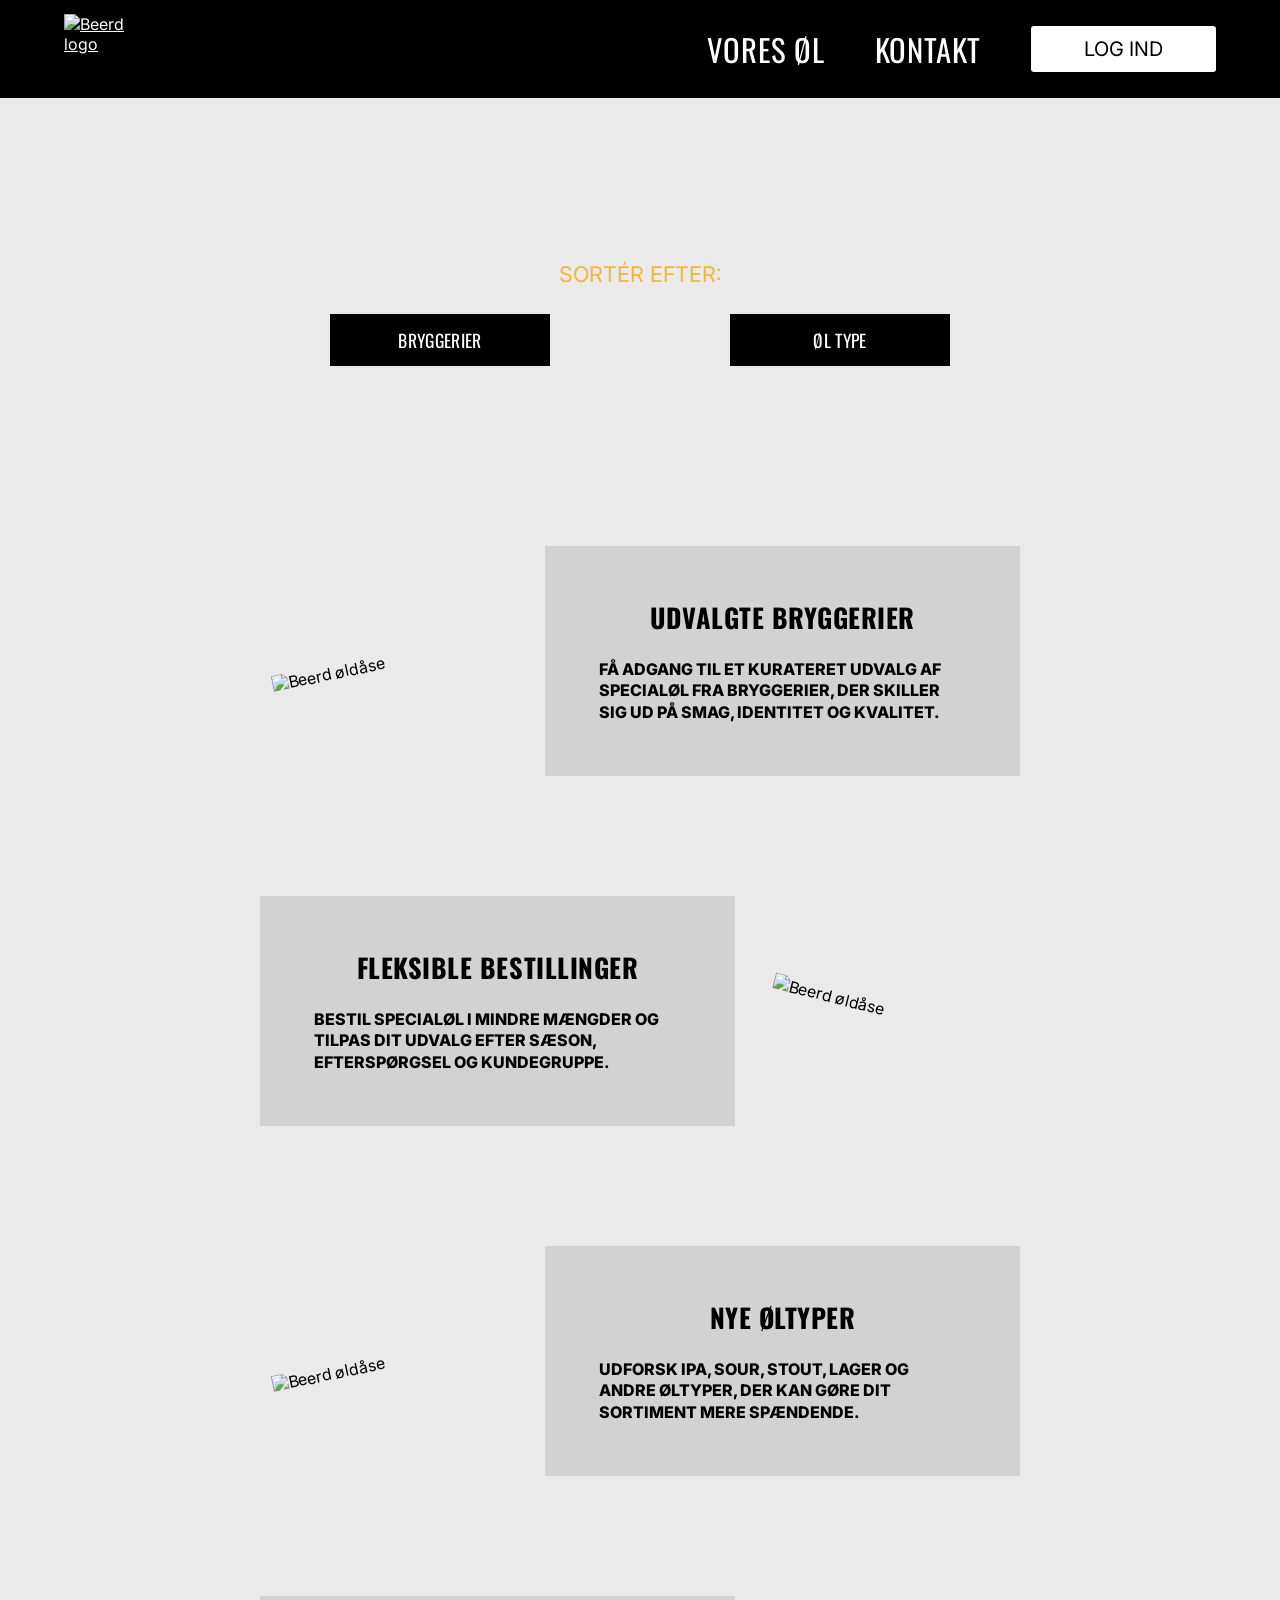
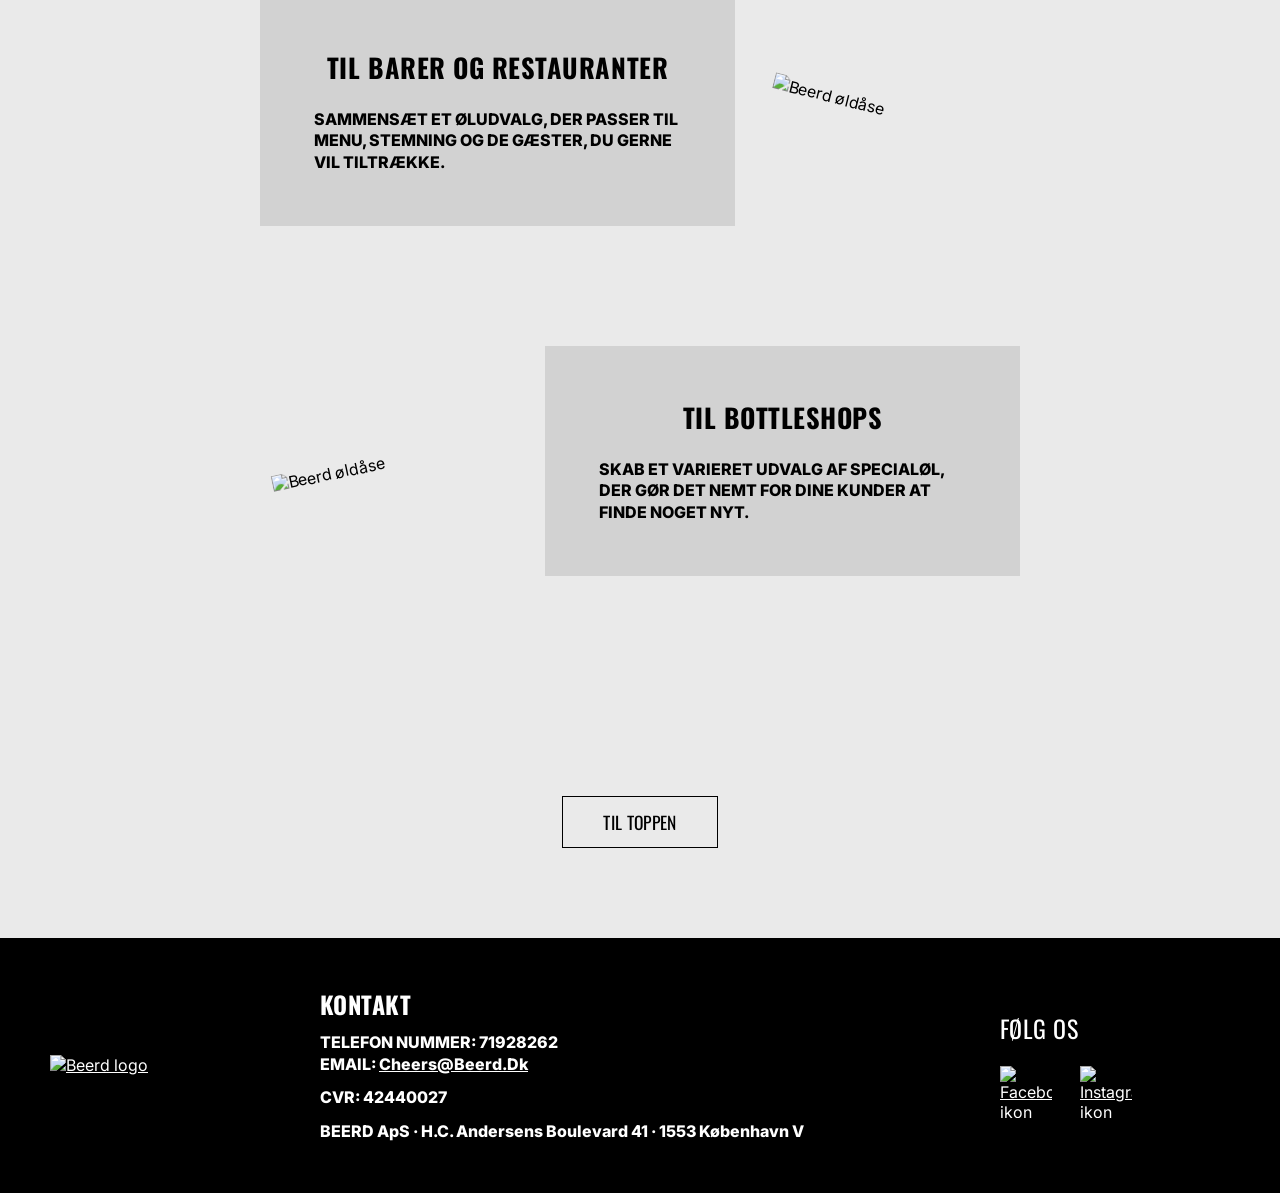
==== bryggerier.html @ 2ac4559f "indhold" ====
<!DOCTYPE html>
<html lang="da">
<head>
  <meta charset="UTF-8">
  <meta name="viewport" content="width=device-width, initial-scale=1.0">
  <title>Beerd.dk | Vores øl</title>
  <meta name="description" content="Se Beerds udvalg af craft beer og specialøl til erhverv.">
  <link rel="stylesheet" href="style.css">
</head>
<body>
  <header class="site-header">
    <div class="header-inner">
      <a href="index.html" class="logo" aria-label="Gå til forsiden"><img src="images/beerd-logo.svg" alt="Beerd logo"></a>
      <button class="burger" aria-label="Åbn menu" aria-expanded="false"><span></span><span></span><span></span></button>
      <nav class="main-nav" aria-label="Hovedmenu">
        <a class="nav-link" href="bryggerier.html">Vores øl</a>
        <a class="nav-link" href="kontakt.html">Kontakt</a>
        <a class="nav-link login-nav" href="login.html">Log ind</a>
      </nav>
    </div>
  </header>
  <main>
    <section class="filter-area" id="top">
      <p class="filter-label">Sortér efter:</p>
      <div class="filter-buttons">
        <button class="btn btn-black" type="button">Bryggerier</button>
        <button class="btn btn-black" type="button">Øl type</button>
      </div>
    </section>

    <section class="section brewery-list">
      <div class="container">
        <article class="brewery-card">
          <img class="brewery-can" src="images/can-green.svg" alt="Beerd øldåse">
          <div class="text-card">
            <h3>Udvalgte bryggerier</h3>
            <p>Få adgang til et kurateret udvalg af specialøl fra bryggerier, der skiller sig ud på smag, identitet og kvalitet.</p>
          </div>
        </article>
        <article class="brewery-card reverse">
          <img class="brewery-can" src="images/can-pink.svg" alt="Beerd øldåse">
          <div class="text-card">
            <h3>Fleksible bestillinger</h3>
            <p>Bestil specialøl i mindre mængder og tilpas dit udvalg efter sæson, efterspørgsel og kundegruppe.</p>
          </div>
        </article>
        <article class="brewery-card">
          <img class="brewery-can" src="images/can-purple.svg" alt="Beerd øldåse">
          <div class="text-card">
            <h3>Nye øltyper</h3>
            <p>Udforsk IPA, sour, stout, lager og andre øltyper, der kan gøre dit sortiment mere spændende.</p>
          </div>
        </article>
        <article class="brewery-card reverse">
          <img class="brewery-can" src="images/can-yellow.svg" alt="Beerd øldåse">
          <div class="text-card">
            <h3>Til barer og restauranter</h3>
            <p>Sammensæt et øludvalg, der passer til menu, stemning og de gæster, du gerne vil tiltrække.</p>
          </div>
        </article>
        <article class="brewery-card">
          <img class="brewery-can" src="images/can-blue.svg" alt="Beerd øldåse">
          <div class="text-card">
            <h3>Til bottleshops</h3>
            <p>Skab et varieret udvalg af specialøl, der gør det nemt for dine kunder at finde noget nyt.</p>
          </div>
        </article>
      </div>
    </section>
    <div class="top-button-wrap"><button class="btn" type="button" data-scroll-top>Til toppen</button></div>
  </main>

  <footer class="site-footer">
    <div class="footer-inner">
      <a class="footer-logo" href="index.html"><img src="images/beerd-logo.svg" alt="Beerd logo"></a>
      <div class="footer-contact">
        <p class="footer-title">Kontakt</p>
        <p>TELEFON NUMMER: 71928262<br>EMAIL: <a href="mailto:Cheers@Beerd.Dk">Cheers@Beerd.Dk</a></p>
        <p>CVR: 42440027</p>
        <p>BEERD ApS · H.C. Andersens Boulevard 41 · 1553 København V</p>
      </div>
      <div class="footer-social">
        <p class="footer-title">Følg os</p>
        <div class="social-icons">
          <a href="#" aria-label="Facebook"><img src="images/facebook.svg" alt="Facebook ikon"></a>
          <a href="#" aria-label="Instagram"><img src="images/instagram.svg" alt="Instagram ikon"></a>
        </div>
      </div>
    </div>
  </footer>
  <script src="script.js"></script>
</body>
</html>
---- style.css ----
@import url('https://fonts.googleapis.com/css2?family=Inter:wght@400;500;700;900&family=Oswald:wght@400;500;600;700&display=swap');

:root {
  --background: #EAEAEA;
  --black: #000000;
  --white: #ffffff;
  --card: #f4ecec;
  --grey-card: #d2d2d2;
  --yellow: #f7b532;
  --max-width: 1180px;
}

* { box-sizing: border-box; }
html { scroll-behavior: smooth; }
body {
  margin: 0;
  background: var(--background);
  color: var(--black);
  font-family: 'Inter', sans-serif;
  overflow-x: hidden;
}
img { max-width: 100%; display: block; }
a { color: inherit; }

h1, h2, h3, .nav-link, .btn, .footer-title, label {
  font-family: 'Oswald', sans-serif;
  text-transform: uppercase;
  letter-spacing: .02em;
}

p { line-height: 1.35; }

.site-header {
  position: sticky;
  top: 0;
  z-index: 1000;
  background: var(--black);
  color: var(--white);
  min-height: 80px;
}
.header-inner {
  width: min(100%, 1280px);
  margin: 0 auto;
  padding: 14px 64px;
  display: flex;
  align-items: center;
  justify-content: space-between;
  gap: 30px;
}
.logo img { width: 70px; height: 70px; object-fit: contain; }
.main-nav {
  display: flex;
  align-items: center;
  gap: 50px;
}
.nav-link {
  text-decoration: none;
  color: var(--white);
  font-size: clamp(1.5rem, 2.4vw, 2.4rem);
  transition: color .25s ease, transform .25s ease;
}
.nav-link:hover { color: var(--yellow); transform: translateY(-2px); }
.login-nav {
  min-width: 185px;
  padding: 11px 28px;
  background: var(--white);
  color: var(--black);
  border-radius: 3px;
  text-align: center;
  font-family: 'Inter', sans-serif;
  font-size: 1.25rem;
  letter-spacing: 0;
}
.login-nav:hover { background: var(--yellow); color: var(--black); }

.burger {
  display: none;
  width: 46px;
  height: 38px;
  border: 0;
  background: transparent;
  cursor: pointer;
}
.burger span {
  display: block;
  width: 100%;
  height: 4px;
  margin: 7px 0;
  background: var(--white);
  transition: .25s ease;
}
.burger.is-active span:nth-child(1) { transform: translateY(11px) rotate(45deg); }
.burger.is-active span:nth-child(2) { opacity: 0; }
.burger.is-active span:nth-child(3) { transform: translateY(-11px) rotate(-45deg); }

.section { padding: 100px 24px; }
.container { width: min(100%, var(--max-width)); margin: 0 auto; }
.btn {
  display: inline-flex;
  align-items: center;
  justify-content: center;
  border: 1.5px solid var(--black);
  padding: 12px 40px;
  min-height: 46px;
  text-decoration: none;
  cursor: pointer;
  background: transparent;
  color: var(--black);
  font-size: 1.1rem;
  transition: background .25s ease, color .25s ease, transform .25s ease, border-color .25s ease;
}
.btn:hover { background: var(--black); color: var(--white); transform: translateY(-2px); }
.btn-yellow { background: var(--yellow); border-color: var(--yellow); color: var(--white); font-family: 'Inter', sans-serif; }
.btn-yellow:hover { background: var(--black); border-color: var(--black); color: var(--white); }
.btn-black { background: var(--black); color: var(--white); border-color: var(--black); }
.btn-black:hover { background: var(--yellow); border-color: var(--yellow); color: var(--black); }

.hero { min-height: 560px; display: flex; align-items: center; }
.hero-inner {
  display: grid;
  grid-template-columns: 1fr 1.2fr;
  align-items: center;
  gap: 80px;
}
.hero-can { width: min(330px, 80%); justify-self: center; transform: rotate(-14deg); }
.hero h1 { font-size: clamp(2.4rem, 4.5vw, 5rem); margin: 0 0 30px; line-height: 1.1; }
.hero p { max-width: 620px; font-size: clamp(1.2rem, 2vw, 1.9rem); font-weight: 700; text-transform: uppercase; }

.newsletter { background: var(--black); color: var(--white); }
.newsletter.light { background: var(--white); color: var(--black); }
.newsletter-inner {
  display: grid;
  grid-template-columns: 1.4fr 220px;
  align-items: center;
  gap: 70px;
}
.newsletter h2 { font-size: clamp(2.1rem, 4vw, 4rem); margin: 0 0 34px; }
.newsletter p { max-width: 760px; font-size: clamp(1rem, 1.7vw, 1.55rem); text-transform: uppercase; margin-bottom: 26px; }
.newsletter-form { display: flex; gap: 16px; margin-top: 40px; max-width: 520px; }
.newsletter-form input {
  flex: 1;
  min-height: 48px;
  border: 1.5px solid var(--black);
  padding: 0 24px;
  text-transform: uppercase;
}
.newsletter:not(.light) .newsletter-form input { border-color: var(--white); }
.news-can { width: 170px; justify-self: center; }

.features { padding-top: 90px; padding-bottom: 90px; }
.feature-row {
  display: grid;
  grid-template-columns: 280px minmax(0, 1fr);
  align-items: center;
  gap: 35px;
  margin: 110px auto;
  max-width: 850px;
}
.feature-row.reverse { grid-template-columns: minmax(0, 1fr) 280px; }
.feature-row.reverse .feature-can { order: 2; }
.feature-can { width: 260px; justify-self: center; transform: rotate(-15deg); }
.feature-row.reverse .feature-can { transform: rotate(15deg); }
.text-card {
  background: var(--grey-card);
  padding: 42px 54px;
  min-height: 230px;
  display: flex;
  flex-direction: column;
  justify-content: center;
}
.text-card h3 { margin: 0 0 22px; text-align: center; font-size: 1.65rem; }
.text-card p { margin: 0; font-weight: 800; font-size: 1rem; text-transform: uppercase; }

.bottom-cta { padding-top: 60px; }
.cta-inner {
  display: grid;
  grid-template-columns: 300px 1fr;
  gap: 70px;
  align-items: center;
}
.cta-visual { position: relative; min-height: 300px; }
.cta-visual .glass { width: 150px; position: absolute; left: 15px; bottom: 0; }
.cta-visual .small-can { width: 150px; position: absolute; left: 120px; bottom: 0; }
.cta-content p { font-family: 'Oswald', sans-serif; font-size: clamp(1.8rem, 3vw, 3rem); font-weight: 700; text-transform: uppercase; line-height: 1.6; max-width: 560px; }

.filter-area { padding: 140px 24px 40px; text-align: center; }
.filter-label { color: var(--yellow); font-size: 1.35rem; margin-bottom: 25px; font-family: 'Inter', sans-serif; text-transform: uppercase; }
.filter-buttons { display: flex; justify-content: center; gap: 180px; }
.filter-buttons .btn { min-width: 220px; }
.brewery-list { padding-top: 20px; }
.brewery-card {
  display: grid;
  grid-template-columns: 260px minmax(0, 1fr);
  align-items: center;
  gap: 25px;
  max-width: 760px;
  margin: 120px auto;
}
.brewery-card.reverse { grid-template-columns: minmax(0, 1fr) 260px; }
.brewery-card.reverse .brewery-can { order: 2; transform: rotate(14deg); }
.brewery-can { width: 240px; transform: rotate(-12deg); justify-self: center; }
.top-button-wrap { text-align: center; padding-bottom: 90px; }

.contact-page { padding: 100px 24px 150px; }
.contact-box {
  max-width: 890px;
  margin: 0 auto;
  background: var(--black);
  color: var(--white);
  padding: 75px 120px 65px;
}
.contact-box h1 { text-align: center; font-size: clamp(2.3rem, 4vw, 4rem); margin: 0 0 70px; }
.contact-box p { font-size: clamp(1.1rem, 2vw, 1.65rem); text-transform: uppercase; }
.contact-details { text-align: center; margin-top: 55px; }
.contact-details h2 { font-size: 1.5rem; margin-bottom: 28px; }
.contact-details p { text-transform: none; margin: 0; }

.login-page { padding: 140px 24px 170px; }
.login-box {
  width: min(100%, 640px);
  margin: 0 auto;
  background: var(--grey-card);
  border-radius: 8px;
  padding: 70px 90px;
  text-align: center;
}
.login-box h1 { font-size: clamp(2.6rem, 4vw, 4.5rem); margin: 0 0 28px; }
.login-intro { text-transform: uppercase; font-size: 1.05rem; font-weight: 700; margin-bottom: 40px; }
.login-form { text-align: left; display: grid; gap: 22px; }
.login-form label { display: grid; gap: 8px; font-size: 1.25rem; text-transform: none; }
.login-form input {
  width: 100%;
  min-height: 54px;
  border: 0;
  padding: 0 24px;
  text-transform: uppercase;
}
.forgot-link { font-size: .95rem; text-transform: uppercase; text-decoration: none; }
.forgot-link:hover, .beer-me-link:hover { color: var(--yellow); }
.login-form .btn { justify-self: center; min-width: 190px; margin-top: 14px; }
.not-company { margin-top: 70px; }
.not-company h2 { font-size: 1.6rem; }
.not-company p { text-transform: uppercase; font-size: 1rem; }
.beer-me-link { color: var(--black); font-weight: 900; text-decoration: underline; }

.site-footer { background: var(--black); color: var(--white); padding: 38px 24px; }
.footer-inner {
  width: min(100%, 1180px);
  margin: 0 auto;
  display: grid;
  grid-template-columns: 180px 1fr 230px;
  gap: 90px;
  align-items: center;
}
.footer-logo img { width: 135px; }
.footer-title { font-size: 1.5rem; margin: 0 0 22px; }
.footer-contact p { margin: 12px 0; font-weight: 800; }
.footer-contact a { color: var(--white); }
.social-icons { display: flex; gap: 28px; align-items: center; }
.social-icons img { width: 52px; height: 52px; transition: transform .25s ease; }
.social-icons a:hover img { transform: scale(1.08) translateY(-2px); }

@media (max-width: 768px) {
  .site-header { min-height: 68px; }
  .header-inner { padding: 10px 20px; }
  .logo img { width: 54px; height: 54px; }
  .burger { display: block; }
  .main-nav {
    position: absolute;
    inset: 68px 0 auto 0;
    display: none;
    flex-direction: column;
    gap: 0;
    background: var(--black);
    border-top: 1px solid rgba(255,255,255,.15);
    padding: 16px 20px 24px;
  }
  .main-nav.is-open { display: flex; }
  .nav-link { width: 100%; text-align: center; padding: 16px; font-size: 1.6rem; }
  .login-nav { min-width: auto; width: min(100%, 260px); }

  .section { padding: 70px 20px; }
  .hero { min-height: auto; }
  .hero-inner, .newsletter-inner, .cta-inner { grid-template-columns: 1fr; text-align: center; gap: 40px; }
  .hero-can { width: 220px; }
  .hero p { margin: 0 auto; }
  .newsletter-form { flex-direction: column; margin: 30px auto 0; }
  .newsletter-form input, .newsletter-form .btn { width: 100%; }
  .news-can { width: 130px; }

  .feature-row, .feature-row.reverse, .brewery-card, .brewery-card.reverse {
    grid-template-columns: 1fr;
    gap: 24px;
    margin: 80px auto;
    width: min(100%, 420px);
  }
  .feature-row.reverse .feature-can, .brewery-card.reverse .brewery-can { order: 0; }
  .feature-can, .feature-row.reverse .feature-can, .brewery-can, .brewery-card.reverse .brewery-can {
    width: 210px;
    transform: rotate(-8deg);
  }
  .text-card { width: 100%; padding: 34px 28px; min-height: auto; }
  .text-card h3 { font-size: 1.45rem; }
  .text-card p { font-size: .9rem; }

  .cta-visual { width: 270px; margin: 0 auto; }
  .cta-content p { line-height: 1.35; }
  .filter-area { padding-top: 85px; }
  .filter-buttons { flex-direction: column; align-items: center; gap: 18px; }
  .filter-buttons .btn { width: min(100%, 260px); }

  .contact-page { padding: 65px 20px 90px; }
  .contact-box { width: 100%; padding: 45px 26px; }
  .contact-box h1 { margin-bottom: 38px; }
  .contact-box p { font-size: 1rem; }
  .login-page { padding: 70px 20px 100px; }
  .login-box { padding: 48px 24px; width: min(100%, 92vw); }

  .footer-inner { grid-template-columns: 1fr; gap: 35px; text-align: center; }
  .footer-logo img { margin: 0 auto; width: 115px; }
  .social-icons { justify-content: center; }
}
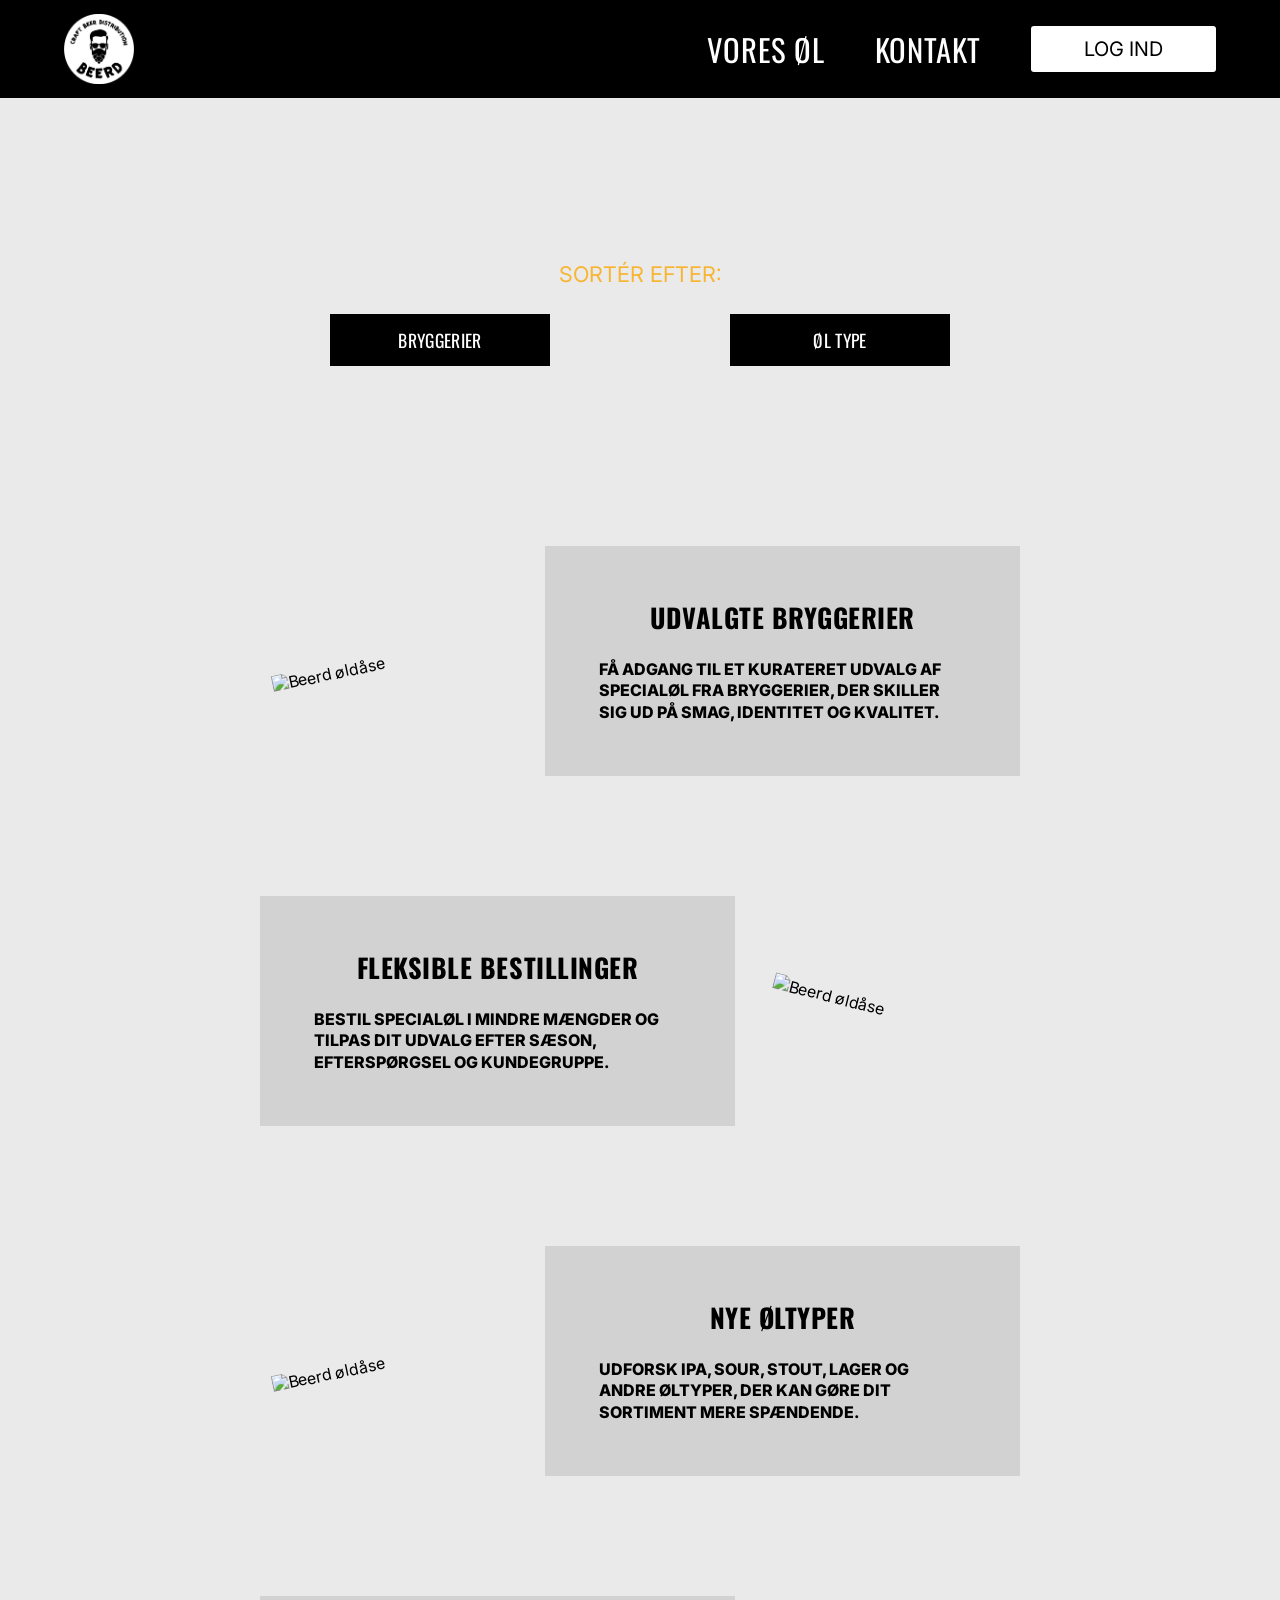
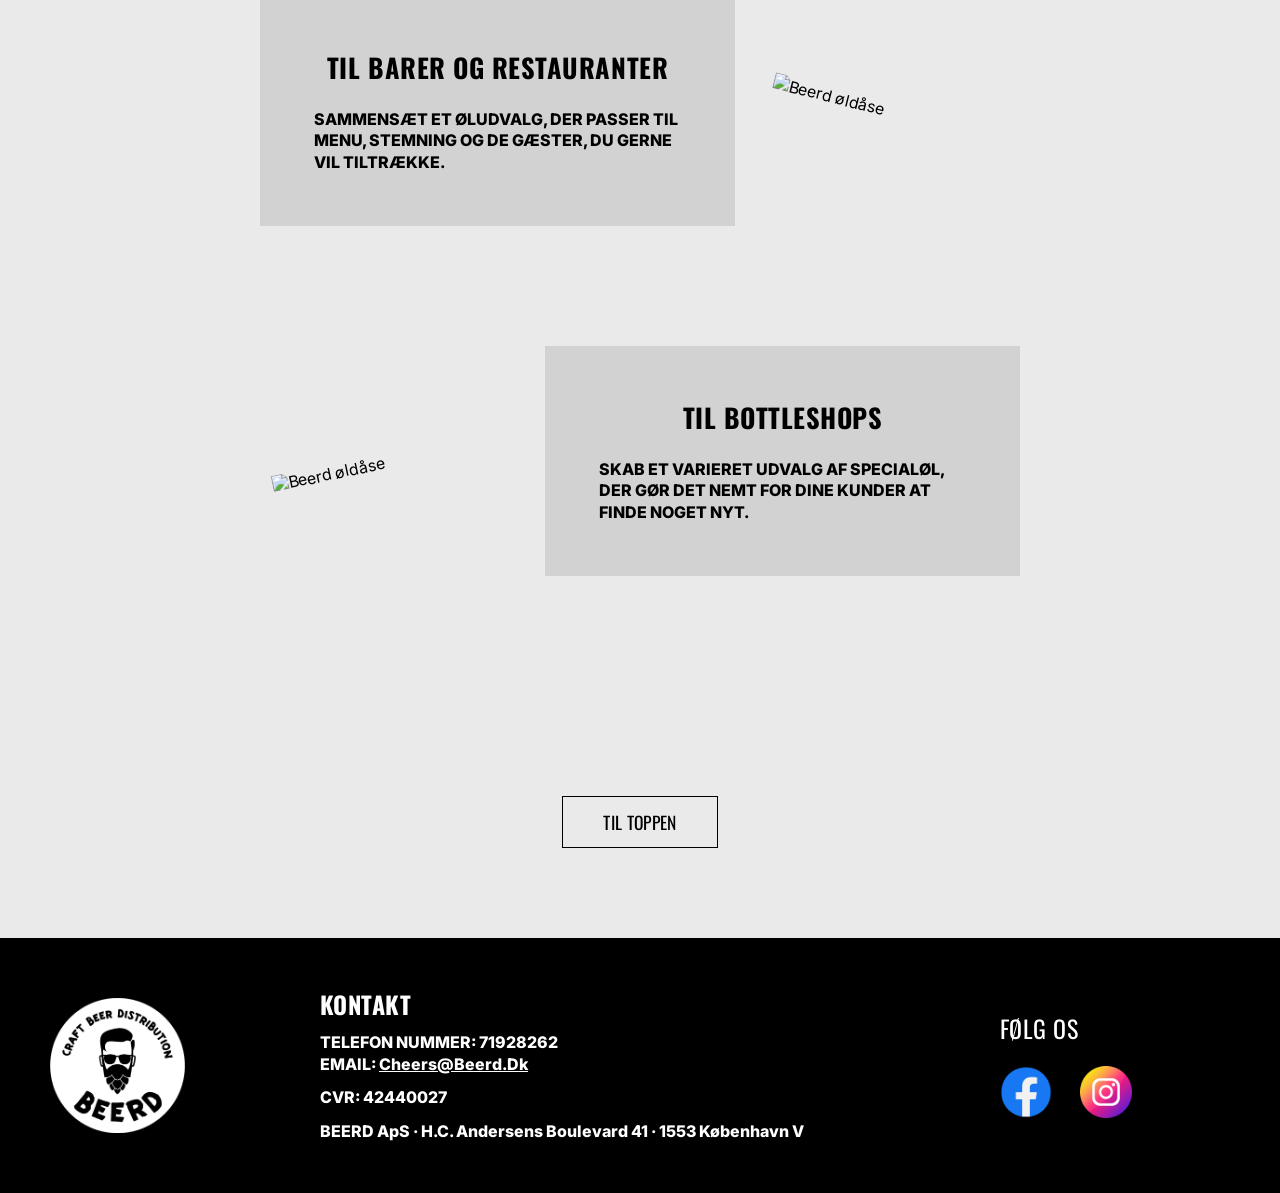
==== commit 791f2cc7: "m" ====
--- a/bryggerier.html
+++ b/bryggerier.html
@@ -1,93 +1,147 @@
 <!DOCTYPE html>
 <html lang="da">
-<head>
-  <meta charset="UTF-8">
-  <meta name="viewport" content="width=device-width, initial-scale=1.0">
-  <title>Beerd.dk | Vores øl</title>
-  <meta name="description" content="Se Beerds udvalg af craft beer og specialøl til erhverv.">
-  <link rel="stylesheet" href="style.css">
-</head>
-<body>
-  <header class="site-header">
-    <div class="header-inner">
-      <a href="index.html" class="logo" aria-label="Gå til forsiden"><img src="images/beerd-logo.svg" alt="Beerd logo"></a>
-      <button class="burger" aria-label="Åbn menu" aria-expanded="false"><span></span><span></span><span></span></button>
-      <nav class="main-nav" aria-label="Hovedmenu">
-        <a class="nav-link" href="bryggerier.html">Vores øl</a>
-        <a class="nav-link" href="kontakt.html">Kontakt</a>
-        <a class="nav-link login-nav" href="login.html">Log ind</a>
-      </nav>
-    </div>
-  </header>
-  <main>
-    <section class="filter-area" id="top">
-      <p class="filter-label">Sortér efter:</p>
-      <div class="filter-buttons">
-        <button class="btn btn-black" type="button">Bryggerier</button>
-        <button class="btn btn-black" type="button">Øl type</button>
+  <head>
+    <meta charset="UTF-8" />
+    <meta name="viewport" content="width=device-width, initial-scale=1.0" />
+    <meta name="robots" content="noindex" />
+    <title>Beerd.dk | Vores øl</title>
+    <meta
+      name="description"
+      content="Se Beerds udvalg af craft beer og specialøl til erhverv."
+    />
+    <link rel="stylesheet" href="style.css" />
+  </head>
+  <body>
+    <header class="site-header">
+      <div class="header-inner">
+        <a href="index.html" class="logo" aria-label="Gå til forsiden"
+          ><img src="images/beerd-logo.png" alt="Beerd logo"
+        /></a>
+        <button class="burger" aria-label="Åbn menu" aria-expanded="false">
+          <span></span><span></span><span></span>
+        </button>
+        <nav class="main-nav" aria-label="Hovedmenu">
+          <a class="nav-link" href="bryggerier.html">Vores øl</a>
+          <a class="nav-link" href="kontakt.html">Kontakt</a>
+          <a class="nav-link login-nav" href="login.html">Log ind</a>
+        </nav>
       </div>
-    </section>
+    </header>
+    <main>
+      <section class="filter-area" id="top">
+        <p class="filter-label">Sortér efter:</p>
+        <div class="filter-buttons">
+          <button class="btn btn-black" type="button">Bryggerier</button>
+          <button class="btn btn-black" type="button">Øl type</button>
+        </div>
+      </section>
 
-    <section class="section brewery-list">
-      <div class="container">
-        <article class="brewery-card">
-          <img class="brewery-can" src="images/can-green.svg" alt="Beerd øldåse">
-          <div class="text-card">
-            <h3>Udvalgte bryggerier</h3>
-            <p>Få adgang til et kurateret udvalg af specialøl fra bryggerier, der skiller sig ud på smag, identitet og kvalitet.</p>
+      <section class="section brewery-list">
+        <div class="container">
+          <article class="brewery-card">
+            <img
+              class="brewery-can"
+              src="images/can-green.svg"
+              alt="Beerd øldåse"
+            />
+            <div class="text-card">
+              <h3>Udvalgte bryggerier</h3>
+              <p>
+                Få adgang til et kurateret udvalg af specialøl fra bryggerier,
+                der skiller sig ud på smag, identitet og kvalitet.
+              </p>
+            </div>
+          </article>
+          <article class="brewery-card reverse">
+            <img
+              class="brewery-can"
+              src="images/can-pink.svg"
+              alt="Beerd øldåse"
+            />
+            <div class="text-card">
+              <h3>Fleksible bestillinger</h3>
+              <p>
+                Bestil specialøl i mindre mængder og tilpas dit udvalg efter
+                sæson, efterspørgsel og kundegruppe.
+              </p>
+            </div>
+          </article>
+          <article class="brewery-card">
+            <img
+              class="brewery-can"
+              src="images/can-purple.svg"
+              alt="Beerd øldåse"
+            />
+            <div class="text-card">
+              <h3>Nye øltyper</h3>
+              <p>
+                Udforsk IPA, sour, stout, lager og andre øltyper, der kan gøre
+                dit sortiment mere spændende.
+              </p>
+            </div>
+          </article>
+          <article class="brewery-card reverse">
+            <img
+              class="brewery-can"
+              src="images/can-yellow.svg"
+              alt="Beerd øldåse"
+            />
+            <div class="text-card">
+              <h3>Til barer og restauranter</h3>
+              <p>
+                Sammensæt et øludvalg, der passer til menu, stemning og de
+                gæster, du gerne vil tiltrække.
+              </p>
+            </div>
+          </article>
+          <article class="brewery-card">
+            <img
+              class="brewery-can"
+              src="images/can-blue.svg"
+              alt="Beerd øldåse"
+            />
+            <div class="text-card">
+              <h3>Til bottleshops</h3>
+              <p>
+                Skab et varieret udvalg af specialøl, der gør det nemt for dine
+                kunder at finde noget nyt.
+              </p>
+            </div>
+          </article>
+        </div>
+      </section>
+      <div class="top-button-wrap">
+        <button class="btn" type="button" data-scroll-top>Til toppen</button>
+      </div>
+    </main>
+
+    <footer class="site-footer">
+      <div class="footer-inner">
+        <a class="footer-logo" href="index.html"
+          ><img src="images/beerd-logo.png" alt="Beerd logo"
+        /></a>
+        <div class="footer-contact">
+          <p class="footer-title">Kontakt</p>
+          <p>
+            TELEFON NUMMER: 71928262<br />EMAIL:
+            <a href="mailto:Cheers@Beerd.Dk">Cheers@Beerd.Dk</a>
+          </p>
+          <p>CVR: 42440027</p>
+          <p>BEERD ApS · H.C. Andersens Boulevard 41 · 1553 København V</p>
+        </div>
+        <div class="footer-social">
+          <p class="footer-title">Følg os</p>
+          <div class="social-icons">
+            <a href="#" aria-label="Facebook"
+              ><img src="images/facebook_logo.png" alt="Facebook ikon"
+            /></a>
+            <a href="#" aria-label="Instagram"
+              ><img src="images/instagram_logo.png" alt="Instagram ikon"
+            /></a>
           </div>
-        </article>
-        <article class="brewery-card reverse">
-          <img class="brewery-can" src="images/can-pink.svg" alt="Beerd øldåse">
-          <div class="text-card">
-            <h3>Fleksible bestillinger</h3>
-            <p>Bestil specialøl i mindre mængder og tilpas dit udvalg efter sæson, efterspørgsel og kundegruppe.</p>
-          </div>
-        </article>
-        <article class="brewery-card">
-          <img class="brewery-can" src="images/can-purple.svg" alt="Beerd øldåse">
-          <div class="text-card">
-            <h3>Nye øltyper</h3>
-            <p>Udforsk IPA, sour, stout, lager og andre øltyper, der kan gøre dit sortiment mere spændende.</p>
-          </div>
-        </article>
-        <article class="brewery-card reverse">
-          <img class="brewery-can" src="images/can-yellow.svg" alt="Beerd øldåse">
-          <div class="text-card">
-            <h3>Til barer og restauranter</h3>
-            <p>Sammensæt et øludvalg, der passer til menu, stemning og de gæster, du gerne vil tiltrække.</p>
-          </div>
-        </article>
-        <article class="brewery-card">
-          <img class="brewery-can" src="images/can-blue.svg" alt="Beerd øldåse">
-          <div class="text-card">
-            <h3>Til bottleshops</h3>
-            <p>Skab et varieret udvalg af specialøl, der gør det nemt for dine kunder at finde noget nyt.</p>
-          </div>
-        </article>
-      </div>
-    </section>
-    <div class="top-button-wrap"><button class="btn" type="button" data-scroll-top>Til toppen</button></div>
-  </main>
-
-  <footer class="site-footer">
-    <div class="footer-inner">
-      <a class="footer-logo" href="index.html"><img src="images/beerd-logo.svg" alt="Beerd logo"></a>
-      <div class="footer-contact">
-        <p class="footer-title">Kontakt</p>
-        <p>TELEFON NUMMER: 71928262<br>EMAIL: <a href="mailto:Cheers@Beerd.Dk">Cheers@Beerd.Dk</a></p>
-        <p>CVR: 42440027</p>
-        <p>BEERD ApS · H.C. Andersens Boulevard 41 · 1553 København V</p>
-      </div>
-      <div class="footer-social">
-        <p class="footer-title">Følg os</p>
-        <div class="social-icons">
-          <a href="#" aria-label="Facebook"><img src="images/facebook.svg" alt="Facebook ikon"></a>
-          <a href="#" aria-label="Instagram"><img src="images/instagram.svg" alt="Instagram ikon"></a>
         </div>
       </div>
-    </div>
-  </footer>
-  <script src="script.js"></script>
-</body>
+    </footer>
+    <script src="script.js"></script>
+  </body>
 </html>
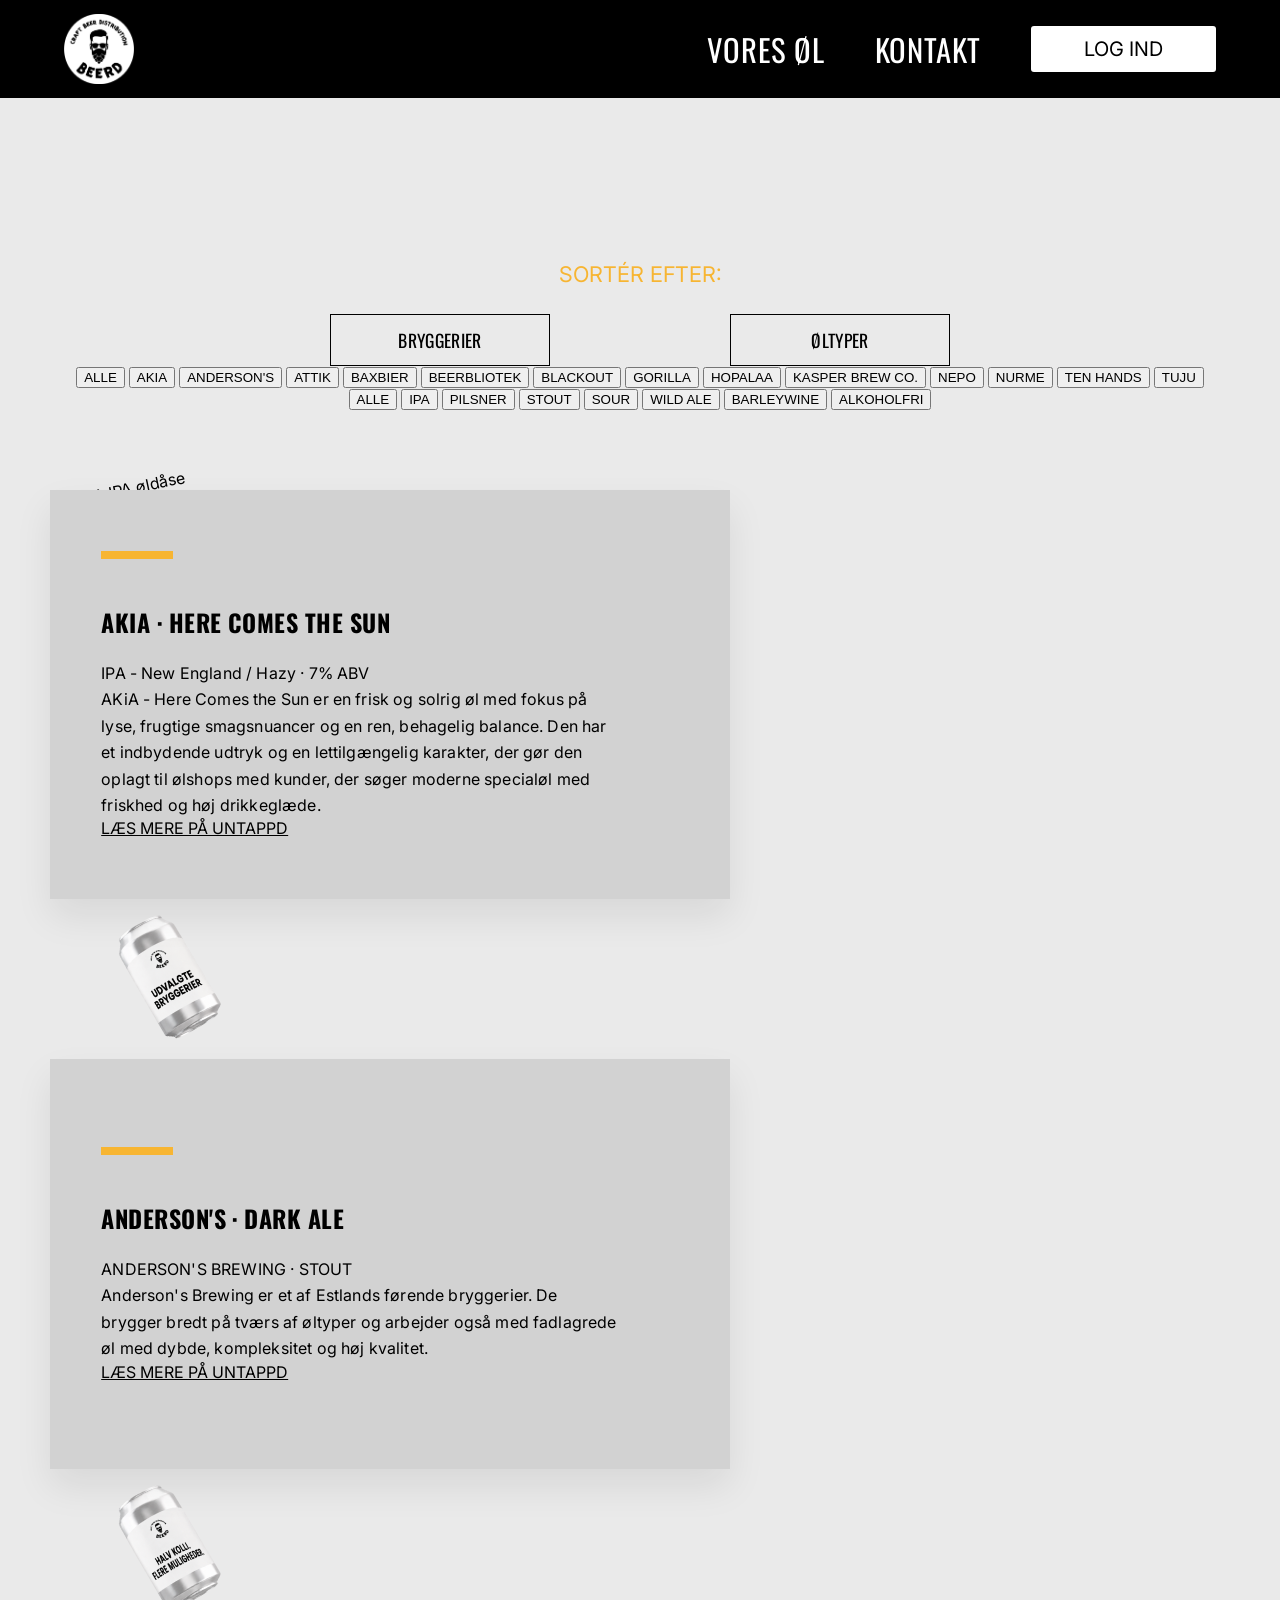
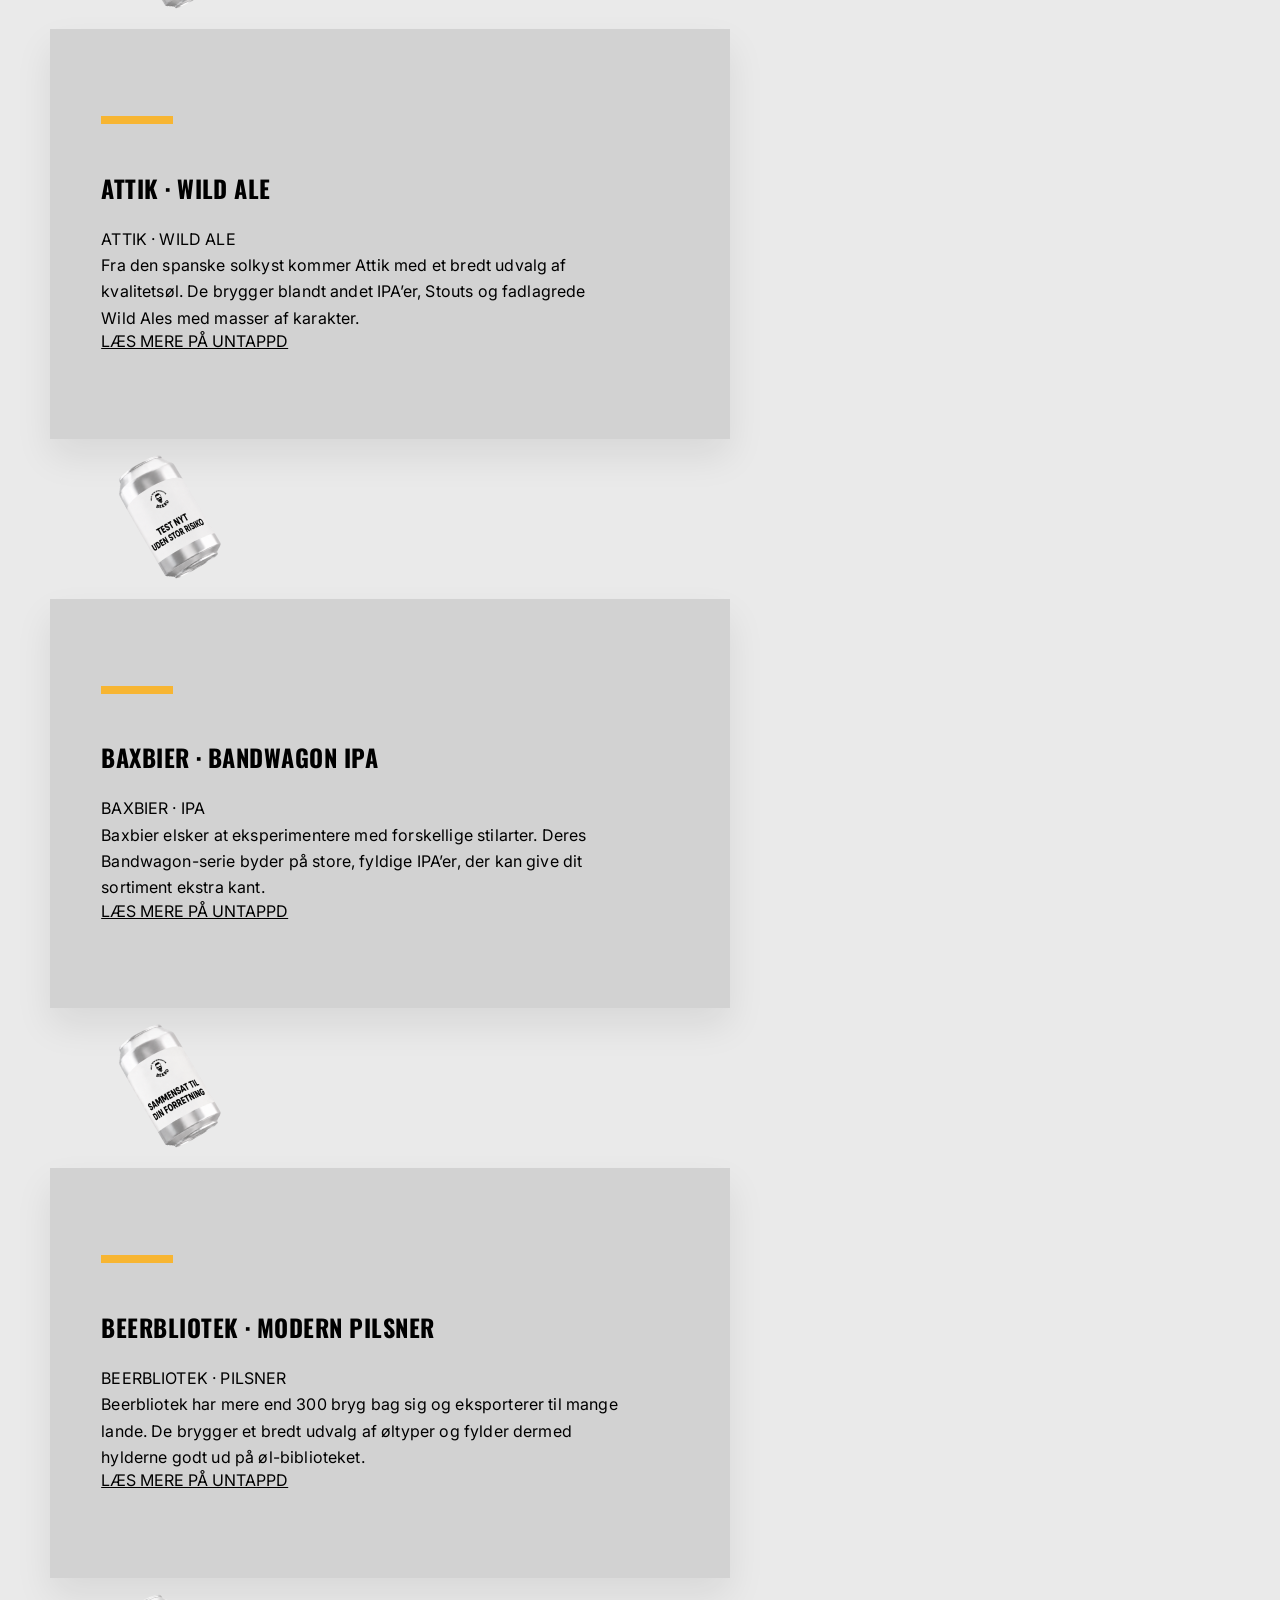
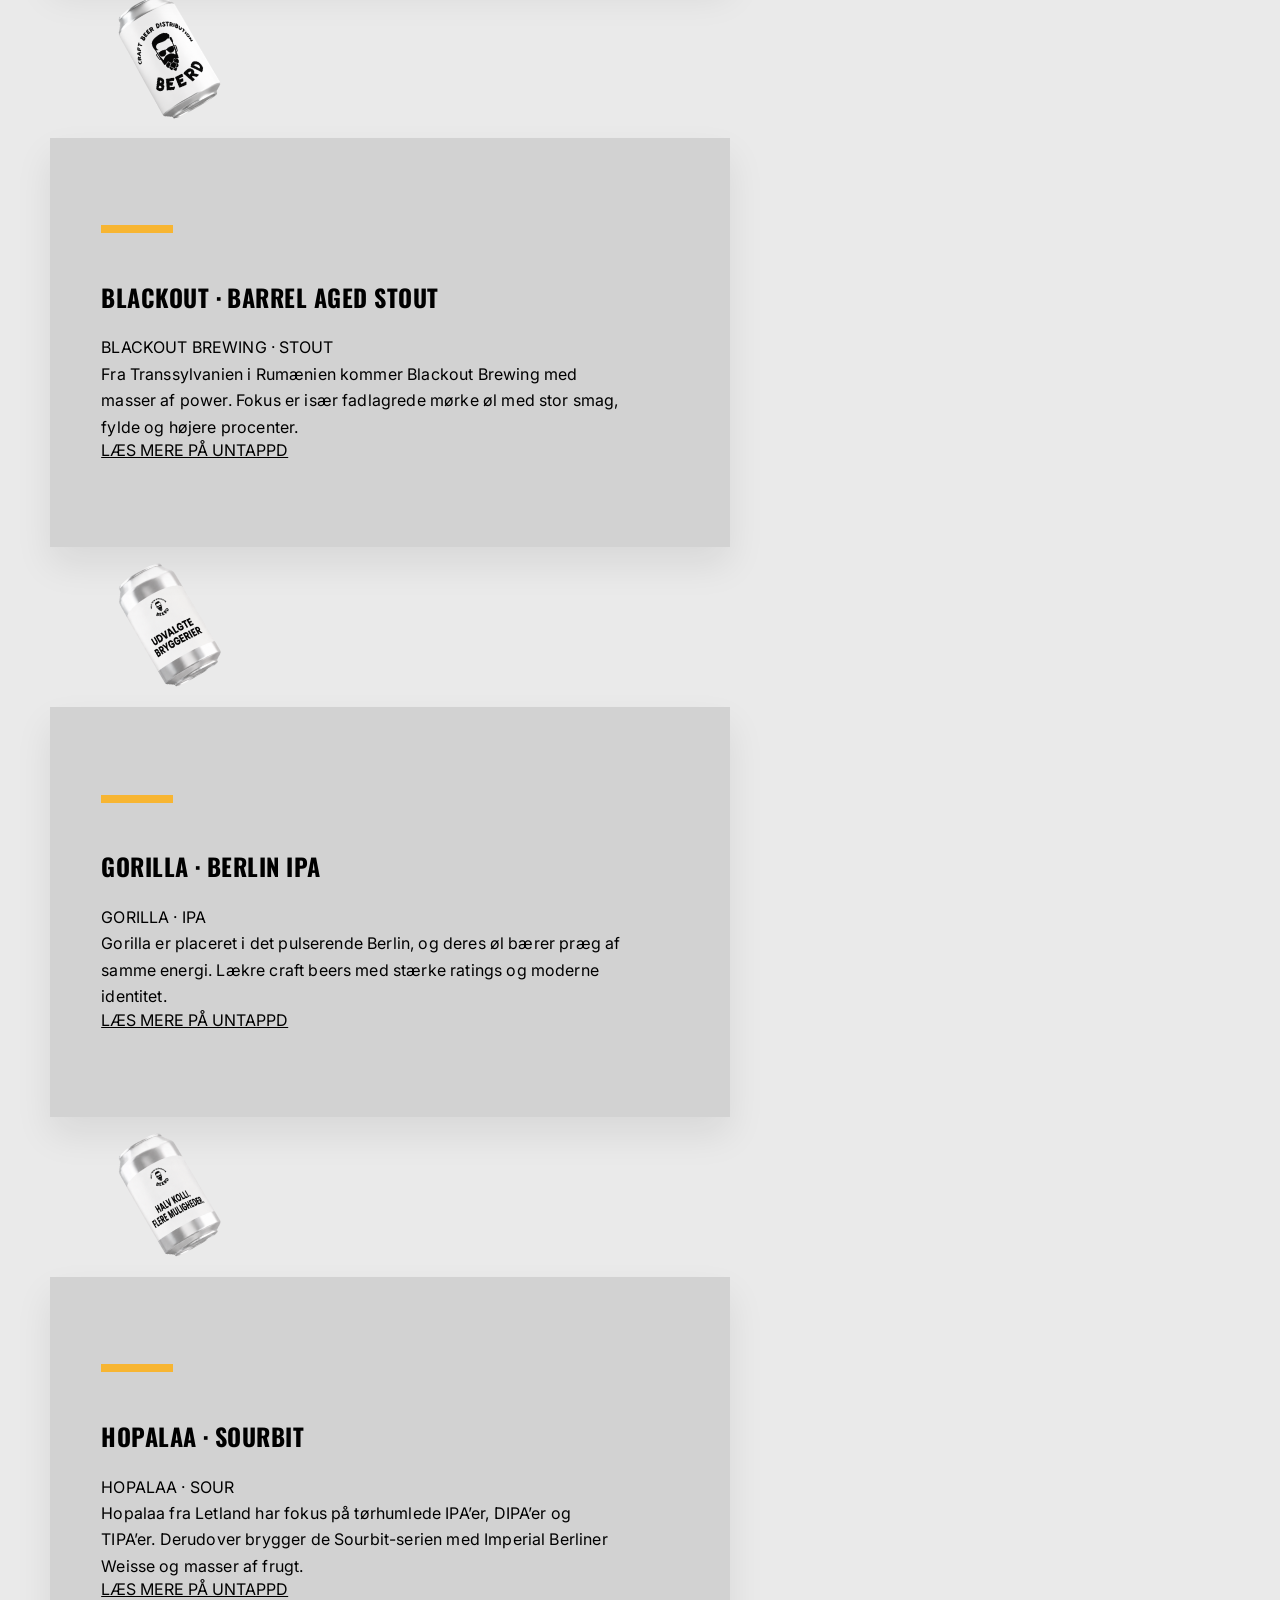
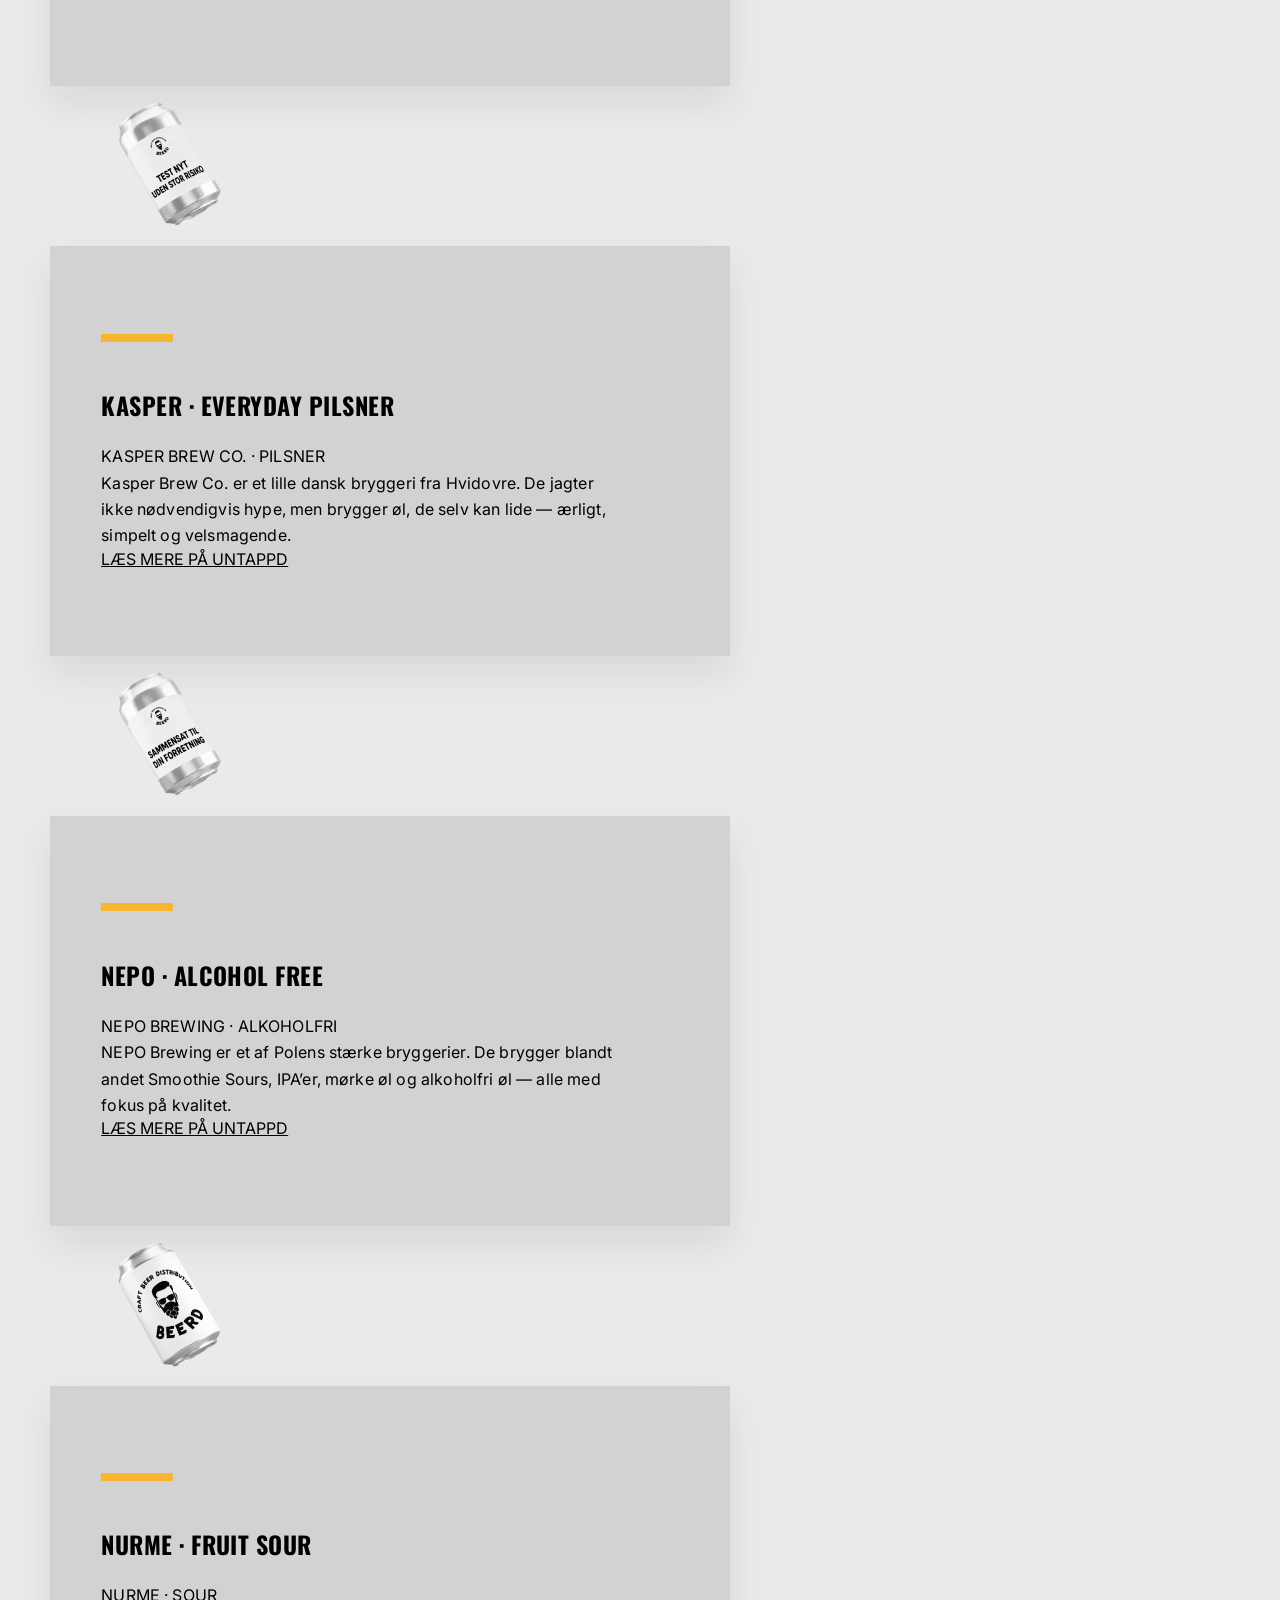
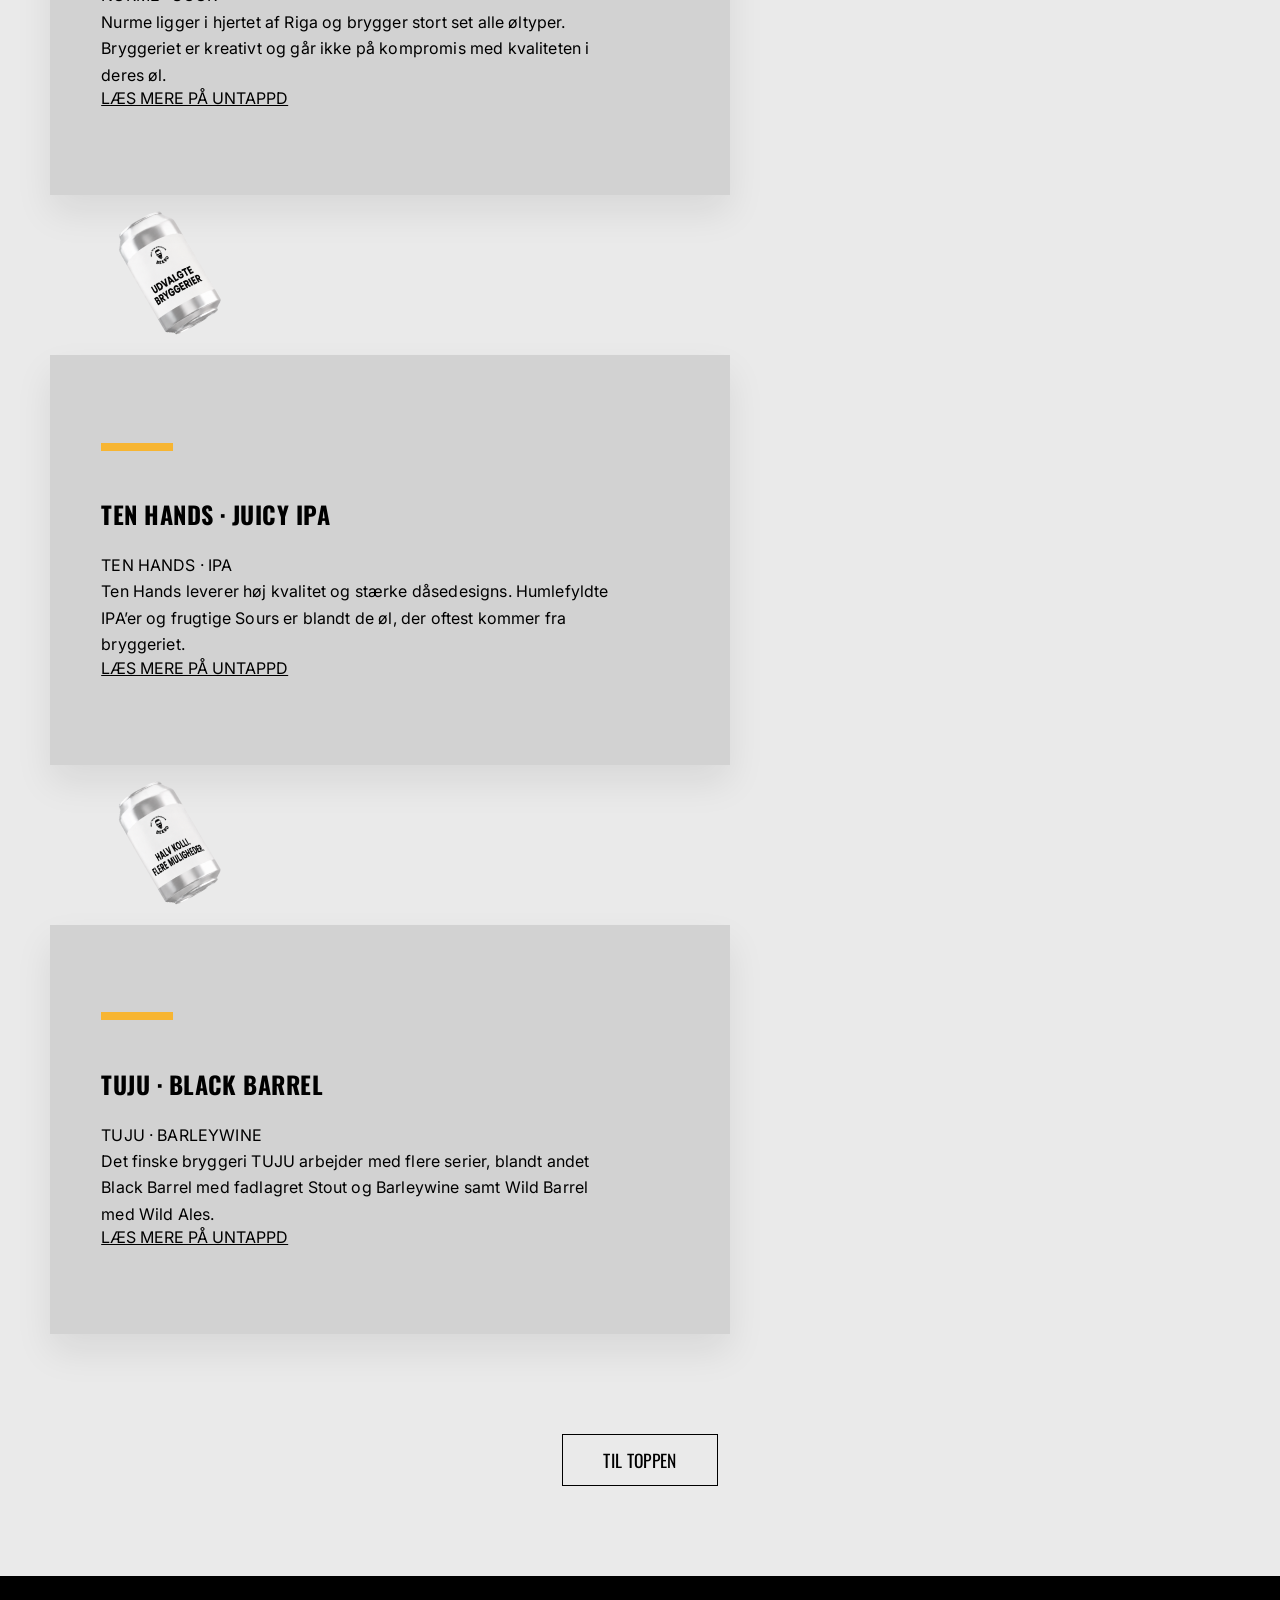
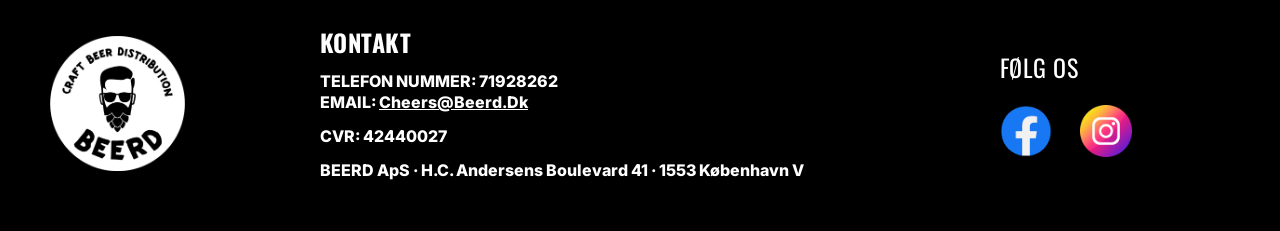
==== commit 86b1479f: "billeder" ====
--- a/bryggerier.html
+++ b/bryggerier.html
@@ -28,90 +28,552 @@
       </div>
     </header>
     <main>
-      <section class="filter-area" id="top">
-        <p class="filter-label">Sortér efter:</p>
+      <section class="filter-area">
+        <p class="filter-label">SORTÉR EFTER:</p>
+
         <div class="filter-buttons">
-          <button class="btn btn-black" type="button">Bryggerier</button>
-          <button class="btn btn-black" type="button">Øl type</button>
+          <button
+            class="btn filter-main-btn active"
+            type="button"
+            data-panel="brewery"
+          >
+            BRYGGERIER
+          </button>
+
+          <button class="btn filter-main-btn" type="button" data-panel="type">
+            ØLTYPER
+          </button>
+        </div>
+
+        <div class="filter-subpanels">
+          <div class="filter-subpanel active" data-subpanel="brewery">
+            <button
+              class="filter-sub-btn active"
+              type="button"
+              data-filter-group="brewery"
+              data-filter="all"
+            >
+              ALLE
+            </button>
+            <button
+              class="filter-sub-btn"
+              type="button"
+              data-filter-group="brewery"
+              data-filter="akia"
+            >
+              AKIA
+            </button>
+            <button
+              class="filter-sub-btn"
+              type="button"
+              data-filter-group="brewery"
+              data-filter="andersons-brewing"
+            >
+              ANDERSON'S
+            </button>
+            <button
+              class="filter-sub-btn"
+              type="button"
+              data-filter-group="brewery"
+              data-filter="attik"
+            >
+              ATTIK
+            </button>
+            <button
+              class="filter-sub-btn"
+              type="button"
+              data-filter-group="brewery"
+              data-filter="baxbier"
+            >
+              BAXBIER
+            </button>
+            <button
+              class="filter-sub-btn"
+              type="button"
+              data-filter-group="brewery"
+              data-filter="beerbliotek"
+            >
+              BEERBLIOTEK
+            </button>
+            <button
+              class="filter-sub-btn"
+              type="button"
+              data-filter-group="brewery"
+              data-filter="blackout-brewing"
+            >
+              BLACKOUT
+            </button>
+            <button
+              class="filter-sub-btn"
+              type="button"
+              data-filter-group="brewery"
+              data-filter="gorilla"
+            >
+              GORILLA
+            </button>
+            <button
+              class="filter-sub-btn"
+              type="button"
+              data-filter-group="brewery"
+              data-filter="hopalaa"
+            >
+              HOPALAA
+            </button>
+            <button
+              class="filter-sub-btn"
+              type="button"
+              data-filter-group="brewery"
+              data-filter="kasper-brew-co"
+            >
+              KASPER BREW CO.
+            </button>
+            <button
+              class="filter-sub-btn"
+              type="button"
+              data-filter-group="brewery"
+              data-filter="nepo-brewing"
+            >
+              NEPO
+            </button>
+            <button
+              class="filter-sub-btn"
+              type="button"
+              data-filter-group="brewery"
+              data-filter="nurme"
+            >
+              NURME
+            </button>
+            <button
+              class="filter-sub-btn"
+              type="button"
+              data-filter-group="brewery"
+              data-filter="ten-hands"
+            >
+              TEN HANDS
+            </button>
+            <button
+              class="filter-sub-btn"
+              type="button"
+              data-filter-group="brewery"
+              data-filter="tuju"
+            >
+              TUJU
+            </button>
+          </div>
+
+          <div class="filter-subpanel" data-subpanel="type">
+            <button
+              class="filter-sub-btn active"
+              type="button"
+              data-filter-group="type"
+              data-filter="all"
+            >
+              ALLE
+            </button>
+            <button
+              class="filter-sub-btn"
+              type="button"
+              data-filter-group="type"
+              data-filter="ipa"
+            >
+              IPA
+            </button>
+            <button
+              class="filter-sub-btn"
+              type="button"
+              data-filter-group="type"
+              data-filter="pilsner"
+            >
+              PILSNER
+            </button>
+            <button
+              class="filter-sub-btn"
+              type="button"
+              data-filter-group="type"
+              data-filter="stout"
+            >
+              STOUT
+            </button>
+            <button
+              class="filter-sub-btn"
+              type="button"
+              data-filter-group="type"
+              data-filter="sour"
+            >
+              SOUR
+            </button>
+            <button
+              class="filter-sub-btn"
+              type="button"
+              data-filter-group="type"
+              data-filter="wild-ale"
+            >
+              WILD ALE
+            </button>
+            <button
+              class="filter-sub-btn"
+              type="button"
+              data-filter-group="type"
+              data-filter="barleywine"
+            >
+              BARLEYWINE
+            </button>
+            <button
+              class="filter-sub-btn"
+              type="button"
+              data-filter-group="type"
+              data-filter="alkoholfri"
+            >
+              ALKOHOLFRI
+            </button>
+          </div>
         </div>
       </section>
 
       <section class="section brewery-list">
-        <div class="container">
-          <article class="brewery-card">
-            <img
-              class="brewery-can"
-              src="images/can-green.svg"
-              alt="Beerd øldåse"
-            />
-            <div class="text-card">
-              <h3>Udvalgte bryggerier</h3>
-              <p>
-                Få adgang til et kurateret udvalg af specialøl fra bryggerier,
-                der skiller sig ud på smag, identitet og kvalitet.
-              </p>
-            </div>
-          </article>
-          <article class="brewery-card reverse">
-            <img
-              class="brewery-can"
-              src="images/can-pink.svg"
-              alt="Beerd øldåse"
-            />
-            <div class="text-card">
-              <h3>Fleksible bestillinger</h3>
-              <p>
-                Bestil specialøl i mindre mængder og tilpas dit udvalg efter
-                sæson, efterspørgsel og kundegruppe.
-              </p>
-            </div>
-          </article>
-          <article class="brewery-card">
-            <img
-              class="brewery-can"
-              src="images/can-purple.svg"
-              alt="Beerd øldåse"
-            />
-            <div class="text-card">
-              <h3>Nye øltyper</h3>
-              <p>
-                Udforsk IPA, sour, stout, lager og andre øltyper, der kan gøre
-                dit sortiment mere spændende.
-              </p>
-            </div>
-          </article>
-          <article class="brewery-card reverse">
-            <img
-              class="brewery-can"
-              src="images/can-yellow.svg"
-              alt="Beerd øldåse"
-            />
-            <div class="text-card">
-              <h3>Til barer og restauranter</h3>
-              <p>
-                Sammensæt et øludvalg, der passer til menu, stemning og de
-                gæster, du gerne vil tiltrække.
-              </p>
-            </div>
-          </article>
-          <article class="brewery-card">
-            <img
-              class="brewery-can"
-              src="images/can-blue.svg"
-              alt="Beerd øldåse"
-            />
-            <div class="text-card">
-              <h3>Til bottleshops</h3>
-              <p>
-                Skab et varieret udvalg af specialøl, der gør det nemt for dine
-                kunder at finde noget nyt.
-              </p>
+        <div class="container beer-card-list">
+          <article class="beer-card" data-brewery="akia" data-type="ipa">
+            <div class="beer-image-wrap">
+              <img
+                class="brewery-can"
+                src="images/akia.png"
+                alt="AKIA IPA øldåse"
+              />
+            </div>
+
+            <div class="beer-card-content text-card">
+              <h2>AKIA · HERE COMES THE SUN</h2>
+              <p class="beer-meta">IPA - New England / Hazy · 7% ABV</p>
+              <p>
+                AKiA - Here Comes the Sun er en frisk og solrig øl med fokus på
+                lyse, frugtige smagsnuancer og en ren, behagelig balance. Den
+                har et indbydende udtryk og en lettilgængelig karakter, der gør
+                den oplagt til ølshops med kunder, der søger moderne specialøl
+                med friskhed og høj drikkeglæde.
+              </p>
+              <a
+                href="https://untappd.com/b/akia-brygghus-here-comes-the-sun/4309945"
+                class="untappd-btn"
+                target="_blank"
+                rel="noopener"
+              >
+                LÆS MERE PÅ UNTAPPD
+              </a>
+            </div>
+          </article>
+
+          <article
+            class="beer-card reverse"
+            data-brewery="andersons-brewing"
+            data-type="stout"
+          >
+            <div class="beer-image-wrap">
+              <img
+                class="brewery-can"
+                src="images/beer_text1.png"
+                alt="Anderson's Brewing stout øldåse"
+              />
+            </div>
+
+            <div class="beer-card-content text-card">
+              <h2>ANDERSON'S · DARK ALE</h2>
+              <p class="beer-meta">ANDERSON'S BREWING · STOUT</p>
+              <p>
+                Anderson's Brewing er et af Estlands førende bryggerier. De
+                brygger bredt på tværs af øltyper og arbejder også med
+                fadlagrede øl med dybde, kompleksitet og høj kvalitet.
+              </p>
+              <a href="#" class="untappd-btn" target="_blank" rel="noopener">
+                LÆS MERE PÅ UNTAPPD
+              </a>
+            </div>
+          </article>
+
+          <article class="beer-card" data-brewery="attik" data-type="wild-ale">
+            <div class="beer-image-wrap">
+              <img
+                class="brewery-can"
+                src="images/beer_text2.png"
+                alt="Attik Wild Ale øldåse"
+              />
+            </div>
+
+            <div class="beer-card-content text-card">
+              <h2>ATTIK · WILD ALE</h2>
+              <p class="beer-meta">ATTIK · WILD ALE</p>
+              <p>
+                Fra den spanske solkyst kommer Attik med et bredt udvalg af
+                kvalitetsøl. De brygger blandt andet IPA’er, Stouts og
+                fadlagrede Wild Ales med masser af karakter.
+              </p>
+              <a href="#" class="untappd-btn" target="_blank" rel="noopener">
+                LÆS MERE PÅ UNTAPPD
+              </a>
+            </div>
+          </article>
+
+          <article
+            class="beer-card reverse"
+            data-brewery="baxbier"
+            data-type="ipa"
+          >
+            <div class="beer-image-wrap">
+              <img
+                class="brewery-can"
+                src="images/beer_text3.png"
+                alt="Baxbier IPA øldåse"
+              />
+            </div>
+
+            <div class="beer-card-content text-card">
+              <h2>BAXBIER · BANDWAGON IPA</h2>
+              <p class="beer-meta">BAXBIER · IPA</p>
+              <p>
+                Baxbier elsker at eksperimentere med forskellige stilarter.
+                Deres Bandwagon-serie byder på store, fyldige IPA’er, der kan
+                give dit sortiment ekstra kant.
+              </p>
+              <a href="#" class="untappd-btn" target="_blank" rel="noopener">
+                LÆS MERE PÅ UNTAPPD
+              </a>
+            </div>
+          </article>
+
+          <article
+            class="beer-card"
+            data-brewery="beerbliotek"
+            data-type="pilsner"
+          >
+            <div class="beer-image-wrap">
+              <img
+                class="brewery-can"
+                src="images/beer_text4.png"
+                alt="Beerbliotek øldåse"
+              />
+            </div>
+
+            <div class="beer-card-content text-card">
+              <h2>BEERBLIOTEK · MODERN PILSNER</h2>
+              <p class="beer-meta">BEERBLIOTEK · PILSNER</p>
+              <p>
+                Beerbliotek har mere end 300 bryg bag sig og eksporterer til
+                mange lande. De brygger et bredt udvalg af øltyper og fylder
+                dermed hylderne godt ud på øl-biblioteket.
+              </p>
+              <a href="#" class="untappd-btn" target="_blank" rel="noopener">
+                LÆS MERE PÅ UNTAPPD
+              </a>
+            </div>
+          </article>
+
+          <article
+            class="beer-card reverse"
+            data-brewery="blackout-brewing"
+            data-type="stout"
+          >
+            <div class="beer-image-wrap">
+              <img
+                class="brewery-can"
+                src="images/beer_logo.png"
+                alt="Blackout Brewing stout øldåse"
+              />
+            </div>
+
+            <div class="beer-card-content text-card">
+              <h2>BLACKOUT · BARREL AGED STOUT</h2>
+              <p class="beer-meta">BLACKOUT BREWING · STOUT</p>
+              <p>
+                Fra Transsylvanien i Rumænien kommer Blackout Brewing med masser
+                af power. Fokus er især fadlagrede mørke øl med stor smag, fylde
+                og højere procenter.
+              </p>
+              <a href="#" class="untappd-btn" target="_blank" rel="noopener">
+                LÆS MERE PÅ UNTAPPD
+              </a>
+            </div>
+          </article>
+
+          <article class="beer-card" data-brewery="gorilla" data-type="ipa">
+            <div class="beer-image-wrap">
+              <img
+                class="brewery-can"
+                src="images/beer_text1.png"
+                alt="Gorilla IPA øldåse"
+              />
+            </div>
+
+            <div class="beer-card-content text-card">
+              <h2>GORILLA · BERLIN IPA</h2>
+              <p class="beer-meta">GORILLA · IPA</p>
+              <p>
+                Gorilla er placeret i det pulserende Berlin, og deres øl bærer
+                præg af samme energi. Lækre craft beers med stærke ratings og
+                moderne identitet.
+              </p>
+              <a href="#" class="untappd-btn" target="_blank" rel="noopener">
+                LÆS MERE PÅ UNTAPPD
+              </a>
+            </div>
+          </article>
+
+          <article
+            class="beer-card reverse"
+            data-brewery="hopalaa"
+            data-type="sour"
+          >
+            <div class="beer-image-wrap">
+              <img
+                class="brewery-can"
+                src="images/beer_text2.png"
+                alt="Hopalaa Sour øldåse"
+              />
+            </div>
+
+            <div class="beer-card-content text-card">
+              <h2>HOPALAA · SOURBIT</h2>
+              <p class="beer-meta">HOPALAA · SOUR</p>
+              <p>
+                Hopalaa fra Letland har fokus på tørhumlede IPA’er, DIPA’er og
+                TIPA’er. Derudover brygger de Sourbit-serien med Imperial
+                Berliner Weisse og masser af frugt.
+              </p>
+              <a href="#" class="untappd-btn" target="_blank" rel="noopener">
+                LÆS MERE PÅ UNTAPPD
+              </a>
+            </div>
+          </article>
+
+          <article
+            class="beer-card"
+            data-brewery="kasper-brew-co"
+            data-type="pilsner"
+          >
+            <div class="beer-image-wrap">
+              <img
+                class="brewery-can"
+                src="images/beer_text3.png"
+                alt="Kasper Brew Co øldåse"
+              />
+            </div>
+
+            <div class="beer-card-content text-card">
+              <h2>KASPER · EVERYDAY PILSNER</h2>
+              <p class="beer-meta">KASPER BREW CO. · PILSNER</p>
+              <p>
+                Kasper Brew Co. er et lille dansk bryggeri fra Hvidovre. De
+                jagter ikke nødvendigvis hype, men brygger øl, de selv kan lide
+                — ærligt, simpelt og velsmagende.
+              </p>
+              <a href="#" class="untappd-btn" target="_blank" rel="noopener">
+                LÆS MERE PÅ UNTAPPD
+              </a>
+            </div>
+          </article>
+
+          <article
+            class="beer-card reverse"
+            data-brewery="nepo-brewing"
+            data-type="alkoholfri"
+          >
+            <div class="beer-image-wrap">
+              <img
+                class="brewery-can"
+                src="images/beer_text4.png"
+                alt="NEPO Brewing alkoholfri øldåse"
+              />
+            </div>
+
+            <div class="beer-card-content text-card">
+              <h2>NEPO · ALCOHOL FREE</h2>
+              <p class="beer-meta">NEPO BREWING · ALKOHOLFRI</p>
+              <p>
+                NEPO Brewing er et af Polens stærke bryggerier. De brygger
+                blandt andet Smoothie Sours, IPA’er, mørke øl og alkoholfri øl —
+                alle med fokus på kvalitet.
+              </p>
+              <a href="#" class="untappd-btn" target="_blank" rel="noopener">
+                LÆS MERE PÅ UNTAPPD
+              </a>
+            </div>
+          </article>
+
+          <article class="beer-card" data-brewery="nurme" data-type="sour">
+            <div class="beer-image-wrap">
+              <img
+                class="brewery-can"
+                src="images/beer_logo.png"
+                alt="Nurme Sour øldåse"
+              />
+            </div>
+
+            <div class="beer-card-content text-card">
+              <h2>NURME · FRUIT SOUR</h2>
+              <p class="beer-meta">NURME · SOUR</p>
+              <p>
+                Nurme ligger i hjertet af Riga og brygger stort set alle
+                øltyper. Bryggeriet er kreativt og går ikke på kompromis med
+                kvaliteten i deres øl.
+              </p>
+              <a href="#" class="untappd-btn" target="_blank" rel="noopener">
+                LÆS MERE PÅ UNTAPPD
+              </a>
+            </div>
+          </article>
+
+          <article
+            class="beer-card reverse"
+            data-brewery="ten-hands"
+            data-type="ipa"
+          >
+            <div class="beer-image-wrap">
+              <img
+                class="brewery-can"
+                src="images/beer_text1.png"
+                alt="Ten Hands IPA øldåse"
+              />
+            </div>
+
+            <div class="beer-card-content text-card">
+              <h2>TEN HANDS · JUICY IPA</h2>
+              <p class="beer-meta">TEN HANDS · IPA</p>
+              <p>
+                Ten Hands leverer høj kvalitet og stærke dåsedesigns.
+                Humlefyldte IPA’er og frugtige Sours er blandt de øl, der oftest
+                kommer fra bryggeriet.
+              </p>
+              <a href="#" class="untappd-btn" target="_blank" rel="noopener">
+                LÆS MERE PÅ UNTAPPD
+              </a>
+            </div>
+          </article>
+
+          <article class="beer-card" data-brewery="tuju" data-type="barleywine">
+            <div class="beer-image-wrap">
+              <img
+                class="brewery-can"
+                src="images/beer_text2.png"
+                alt="TUJU Barleywine øldåse"
+              />
+            </div>
+
+            <div class="beer-card-content text-card">
+              <h2>TUJU · BLACK BARREL</h2>
+              <p class="beer-meta">TUJU · BARLEYWINE</p>
+              <p>
+                Det finske bryggeri TUJU arbejder med flere serier, blandt andet
+                Black Barrel med fadlagret Stout og Barleywine samt Wild Barrel
+                med Wild Ales.
+              </p>
+              <a href="#" class="untappd-btn" target="_blank" rel="noopener">
+                LÆS MERE PÅ UNTAPPD
+              </a>
             </div>
           </article>
         </div>
       </section>
+
       <div class="top-button-wrap">
-        <button class="btn" type="button" data-scroll-top>Til toppen</button>
+        <button class="btn to-top" type="button">TIL TOPPEN</button>
       </div>
     </main>
 
--- a/style.css
+++ b/style.css
@@ -1,7 +1,7 @@
-@import url('https://fonts.googleapis.com/css2?family=Inter:wght@400;500;700;900&family=Oswald:wght@400;500;600;700&display=swap');
+@import url("https://fonts.googleapis.com/css2?family=Inter:wght@400;500;700;900&family=Oswald:wght@400;500;600;700&display=swap");
 
 :root {
-  --background: #EAEAEA;
+  --background: #eaeaea;
   --black: #000000;
   --white: #ffffff;
   --card: #f4ecec;
@@ -10,34 +10,124 @@
   --max-width: 1180px;
 }
 
-* { box-sizing: border-box; }
-html { scroll-behavior: smooth; }
+/* ============================= */
+/* Base */
+/* ============================= */
+
+* {
+  box-sizing: border-box;
+}
+
+html {
+  scroll-behavior: smooth;
+}
+
 body {
   margin: 0;
   background: var(--background);
   color: var(--black);
-  font-family: 'Inter', sans-serif;
+  font-family: "Inter", sans-serif;
   overflow-x: hidden;
 }
-img { max-width: 100%; display: block; }
-a { color: inherit; }
-
-h1, h2, h3, .nav-link, .btn, .footer-title, label {
-  font-family: 'Oswald', sans-serif;
-  text-transform: uppercase;
-  letter-spacing: .02em;
-}
-
-p { line-height: 1.35; }
+
+img {
+  max-width: 100%;
+  display: block;
+}
+
+a {
+  color: inherit;
+}
+
+p {
+  line-height: 1.35;
+}
+
+h1,
+h2,
+h3,
+.nav-link,
+.btn,
+.footer-title,
+label {
+  font-family: "Oswald", sans-serif;
+  text-transform: uppercase;
+  letter-spacing: 0.02em;
+}
+
+.section {
+  padding: 100px 24px;
+}
+
+.container {
+  width: min(100%, var(--max-width));
+  margin: 0 auto;
+}
+
+/* ============================= */
+/* Buttons */
+/* ============================= */
+
+.btn {
+  display: inline-flex;
+  align-items: center;
+  justify-content: center;
+  min-height: 46px;
+  padding: 12px 40px;
+  border: 1.5px solid var(--black);
+  background: transparent;
+  color: var(--black);
+  text-decoration: none;
+  cursor: pointer;
+  font-size: 1.1rem;
+  transition: background 0.25s ease, color 0.25s ease, transform 0.25s ease,
+    border-color 0.25s ease;
+}
+
+.btn:hover {
+  background: var(--black);
+  color: var(--white);
+  transform: translateY(-2px);
+}
+
+.btn-yellow {
+  background: var(--yellow);
+  border-color: var(--yellow);
+  color: var(--white);
+  font-family: "Inter", sans-serif;
+}
+
+.btn-yellow:hover {
+  background: var(--black);
+  border-color: var(--black);
+  color: var(--white);
+}
+
+.btn-black {
+  background: var(--black);
+  border-color: var(--black);
+  color: var(--white);
+}
+
+.btn-black:hover {
+  background: var(--yellow);
+  border-color: var(--yellow);
+  color: var(--black);
+}
+
+/* ============================= */
+/* Header */
+/* ============================= */
 
 .site-header {
   position: sticky;
   top: 0;
   z-index: 1000;
+  min-height: 80px;
   background: var(--black);
   color: var(--white);
-  min-height: 80px;
-}
+}
+
 .header-inner {
   width: min(100%, 1280px);
   margin: 0 auto;
@@ -47,19 +137,31 @@
   justify-content: space-between;
   gap: 30px;
 }
-.logo img { width: 70px; height: 70px; object-fit: contain; }
+
+.logo img {
+  width: 70px;
+  height: 70px;
+  object-fit: contain;
+}
+
 .main-nav {
   display: flex;
   align-items: center;
   gap: 50px;
 }
+
 .nav-link {
+  color: var(--white);
   text-decoration: none;
-  color: var(--white);
   font-size: clamp(1.5rem, 2.4vw, 2.4rem);
-  transition: color .25s ease, transform .25s ease;
-}
-.nav-link:hover { color: var(--yellow); transform: translateY(-2px); }
+  transition: color 0.25s ease, transform 0.25s ease;
+}
+
+.nav-link:hover {
+  color: var(--yellow);
+  transform: translateY(-2px);
+}
+
 .login-nav {
   min-width: 185px;
   padding: 11px 28px;
@@ -67,11 +169,15 @@
   color: var(--black);
   border-radius: 3px;
   text-align: center;
-  font-family: 'Inter', sans-serif;
+  font-family: "Inter", sans-serif;
   font-size: 1.25rem;
   letter-spacing: 0;
 }
-.login-nav:hover { background: var(--yellow); color: var(--black); }
+
+.login-nav:hover {
+  background: var(--yellow);
+  color: var(--black);
+}
 
 .burger {
   display: none;
@@ -81,113 +187,397 @@
   background: transparent;
   cursor: pointer;
 }
+
 .burger span {
   display: block;
   width: 100%;
   height: 4px;
   margin: 7px 0;
   background: var(--white);
-  transition: .25s ease;
-}
-.burger.is-active span:nth-child(1) { transform: translateY(11px) rotate(45deg); }
-.burger.is-active span:nth-child(2) { opacity: 0; }
-.burger.is-active span:nth-child(3) { transform: translateY(-11px) rotate(-45deg); }
-
-.section { padding: 100px 24px; }
-.container { width: min(100%, var(--max-width)); margin: 0 auto; }
-.btn {
-  display: inline-flex;
-  align-items: center;
-  justify-content: center;
-  border: 1.5px solid var(--black);
-  padding: 12px 40px;
-  min-height: 46px;
-  text-decoration: none;
-  cursor: pointer;
-  background: transparent;
-  color: var(--black);
-  font-size: 1.1rem;
-  transition: background .25s ease, color .25s ease, transform .25s ease, border-color .25s ease;
-}
-.btn:hover { background: var(--black); color: var(--white); transform: translateY(-2px); }
-.btn-yellow { background: var(--yellow); border-color: var(--yellow); color: var(--white); font-family: 'Inter', sans-serif; }
-.btn-yellow:hover { background: var(--black); border-color: var(--black); color: var(--white); }
-.btn-black { background: var(--black); color: var(--white); border-color: var(--black); }
-.btn-black:hover { background: var(--yellow); border-color: var(--yellow); color: var(--black); }
-
-.hero { min-height: 560px; display: flex; align-items: center; }
+  transition: 0.25s ease;
+}
+
+.burger.is-active span:nth-child(1) {
+  transform: translateY(11px) rotate(45deg);
+}
+
+.burger.is-active span:nth-child(2) {
+  opacity: 0;
+}
+
+.burger.is-active span:nth-child(3) {
+  transform: translateY(-11px) rotate(-45deg);
+}
+
+/* ============================= */
+/* Frontpage: Hero */
+/* ============================= */
+
+.hero {
+  min-height: calc(100vh - 90px);
+  display: flex;
+  align-items: center;
+}
+
 .hero-inner {
   display: grid;
-  grid-template-columns: 1fr 1.2fr;
-  align-items: center;
-  gap: 80px;
-}
-.hero-can { width: min(330px, 80%); justify-self: center; transform: rotate(-14deg); }
-.hero h1 { font-size: clamp(2.4rem, 4.5vw, 5rem); margin: 0 0 30px; line-height: 1.1; }
-.hero p { max-width: 620px; font-size: clamp(1.2rem, 2vw, 1.9rem); font-weight: 700; text-transform: uppercase; }
-
-.newsletter { background: var(--black); color: var(--white); }
-.newsletter.light { background: var(--white); color: var(--black); }
+  grid-template-columns: 0.9fr 1.1fr;
+  align-items: center;
+  gap: clamp(3rem, 7vw, 7rem);
+}
+
+.hero-can {
+  width: clamp(260px, 31vw, 500px);
+  justify-self: center;
+  transform: rotate(-10deg);
+  filter: drop-shadow(0 24px 28px rgba(0, 0, 0, 0.18));
+}
+
+.hero-text {
+  max-width: 620px;
+}
+
+.hero h1 {
+  margin: 0 0 30px;
+  font-size: clamp(2.4rem, 4.5vw, 5rem);
+  line-height: 1.1;
+}
+
+.hero p {
+  max-width: 620px;
+  font-size: clamp(1.2rem, 2vw, 1.9rem);
+  font-weight: 700;
+  text-transform: uppercase;
+}
+
+/* ============================= */
+/* Newsletter */
+/* ============================= */
+
+.newsletter {
+  overflow: hidden;
+  background: var(--black);
+  color: var(--white);
+}
+
+.newsletter.light {
+  background: var(--white);
+  color: var(--black);
+}
+
 .newsletter-inner {
   display: grid;
   grid-template-columns: 1.4fr 220px;
   align-items: center;
   gap: 70px;
 }
-.newsletter h2 { font-size: clamp(2.1rem, 4vw, 4rem); margin: 0 0 34px; }
-.newsletter p { max-width: 760px; font-size: clamp(1rem, 1.7vw, 1.55rem); text-transform: uppercase; margin-bottom: 26px; }
-.newsletter-form { display: flex; gap: 16px; margin-top: 40px; max-width: 520px; }
+
+.newsletter h2 {
+  margin: 0 0 34px;
+  font-size: clamp(2.1rem, 4vw, 4rem);
+}
+
+.newsletter p {
+  max-width: 760px;
+  margin-bottom: 26px;
+  font-size: clamp(1rem, 1.7vw, 1.55rem);
+  text-transform: uppercase;
+}
+
+.newsletter-form {
+  display: flex;
+  gap: 16px;
+  max-width: 520px;
+  margin-top: 40px;
+}
+
 .newsletter-form input {
   flex: 1;
   min-height: 48px;
+  padding: 0 24px;
   border: 1.5px solid var(--black);
-  padding: 0 24px;
-  text-transform: uppercase;
-}
-.newsletter:not(.light) .newsletter-form input { border-color: var(--white); }
-.news-can { width: 170px; justify-self: center; }
-
-.features { padding-top: 90px; padding-bottom: 90px; }
+  text-transform: uppercase;
+}
+
+.newsletter:not(.light) .newsletter-form input {
+  border-color: var(--white);
+}
+
+.news-can {
+  width: 170px;
+  justify-self: center;
+  filter: drop-shadow(0 18px 22px rgba(0, 0, 0, 0.2));
+}
+
+/* ============================= */
+/* Frontpage: Soft sticky feature cards */
+/* ============================= */
+
+.features {
+  padding-block: clamp(4rem, 8vw, 8rem);
+  overflow: visible;
+}
+
+.features-inner {
+  display: flex;
+  flex-direction: column;
+  gap: clamp(3rem, 5vw, 5rem);
+}
+
 .feature-row {
   display: grid;
-  grid-template-columns: 280px minmax(0, 1fr);
-  align-items: center;
-  gap: 35px;
-  margin: 110px auto;
-  max-width: 850px;
-}
-.feature-row.reverse { grid-template-columns: minmax(0, 1fr) 280px; }
-.feature-row.reverse .feature-can { order: 2; }
-.feature-can { width: 260px; justify-self: center; transform: rotate(-15deg); }
-.feature-row.reverse .feature-can { transform: rotate(15deg); }
+  align-items: center;
+  position: relative;
+  overflow: visible;
+}
+
+.feature-row.reverse .feature-image-wrap {
+  order: 2;
+}
+
+.feature-row.reverse .text-card {
+  order: 1;
+}
+
+.feature-image-wrap {
+  display: flex;
+  justify-content: center;
+  align-items: center;
+  z-index: 3;
+}
+
+.feature-can {
+  object-fit: contain;
+  transform: rotate(5deg);
+  filter: drop-shadow(0 24px 28px rgba(0, 0, 0, 0.18));
+  transition: transform 0.35s ease, filter 0.35s ease;
+}
+
+.feature-can.tilt-left {
+  transform: rotate(-6deg);
+}
+
+.feature-row:hover .feature-can {
+  transform: rotate(2deg) scale(1.035);
+  filter: drop-shadow(0 30px 34px rgba(0, 0, 0, 0.22));
+}
+
+.feature-row:hover .feature-can.tilt-left {
+  transform: rotate(-3deg) scale(1.035);
+}
+
 .text-card {
+  z-index: 2;
+  width: 100%;
   background: var(--grey-card);
-  padding: 42px 54px;
-  min-height: 230px;
   display: flex;
   flex-direction: column;
   justify-content: center;
-}
-.text-card h3 { margin: 0 0 22px; text-align: center; font-size: 1.65rem; }
-.text-card p { margin: 0; font-weight: 800; font-size: 1rem; text-transform: uppercase; }
-
-.bottom-cta { padding-top: 60px; }
+  box-shadow: 0 18px 35px rgba(0, 0, 0, 0.08);
+}
+
+.text-card::before {
+  content: "";
+  width: 72px;
+  height: 8px;
+  margin-bottom: clamp(1.4rem, 2vw, 2rem);
+  background: var(--yellow);
+  display: block;
+}
+
+.text-card h3 {
+  margin: 0 0 clamp(1.2rem, 2vw, 1.8rem);
+  font-family: "Oswald", sans-serif;
+  font-size: clamp(2.4rem, 4vw, 4.7rem);
+  line-height: 0.95;
+  letter-spacing: -0.03em;
+  text-transform: uppercase;
+  font-weight: 600;
+}
+
+.text-card p {
+  max-width: 520px;
+  margin: 0;
+  font-family: "Inter", sans-serif;
+  font-size: clamp(1rem, 1.25vw, 1.25rem);
+  line-height: 1.65;
+  font-weight: 400;
+  letter-spacing: 0.01em;
+  text-transform: none;
+}
+
+@media (min-width: 769px) {
+  .feature-row {
+    grid-template-columns: minmax(320px, 0.9fr) minmax(520px, 1.1fr);
+    gap: clamp(2rem, 4vw, 5rem);
+    min-height: 100vh;
+  }
+
+  .feature-row.reverse {
+    grid-template-columns: minmax(520px, 1.1fr) minmax(320px, 0.9fr);
+  }
+
+  .feature-image-wrap {
+    position: sticky;
+    top: 18vh;
+    min-height: clamp(360px, 32vw, 460px);
+  }
+
+  .text-card {
+    position: sticky;
+    top: 20vh;
+    max-width: 680px;
+    min-height: clamp(360px, 32vw, 460px);
+    padding: clamp(2.5rem, 4vw, 4.5rem);
+  }
+
+  .feature-can {
+    height: clamp(360px, 34vw, 500px);
+    width: auto;
+    max-width: none;
+  }
+
+  .feature-row:not(.reverse) .feature-image-wrap {
+    margin-right: -2.5rem;
+  }
+
+  .feature-row.reverse .feature-image-wrap {
+    margin-left: -2.5rem;
+  }
+
+  .feature-row:not(.reverse) .text-card {
+    margin-left: -1rem;
+  }
+
+  .feature-row.reverse .text-card {
+    margin-right: -1rem;
+  }
+}
+
+/* ============================= */
+/* Frontpage: Bottom CTA */
+/* ============================= */
+
+.bottom-cta {
+  overflow: hidden;
+  padding-block: clamp(5rem, 8vw, 8rem);
+}
+
 .cta-inner {
   display: grid;
-  grid-template-columns: 300px 1fr;
-  gap: 70px;
-  align-items: center;
-}
-.cta-visual { position: relative; min-height: 300px; }
-.cta-visual .glass { width: 150px; position: absolute; left: 15px; bottom: 0; }
-.cta-visual .small-can { width: 150px; position: absolute; left: 120px; bottom: 0; }
-.cta-content p { font-family: 'Oswald', sans-serif; font-size: clamp(1.8rem, 3vw, 3rem); font-weight: 700; text-transform: uppercase; line-height: 1.6; max-width: 560px; }
-
-.filter-area { padding: 140px 24px 40px; text-align: center; }
-.filter-label { color: var(--yellow); font-size: 1.35rem; margin-bottom: 25px; font-family: 'Inter', sans-serif; text-transform: uppercase; }
-.filter-buttons { display: flex; justify-content: center; gap: 180px; }
-.filter-buttons .btn { min-width: 220px; }
-.brewery-list { padding-top: 20px; }
+  grid-template-columns: 1fr 1fr;
+  align-items: center;
+  gap: clamp(2rem, 5vw, 5rem);
+}
+
+.cta-visual {
+  position: relative;
+  min-height: clamp(420px, 38vw, 620px);
+  display: flex;
+  align-items: center;
+  justify-content: center;
+}
+
+.cta-visual .glass {
+  width: clamp(220px, 24vw, 390px);
+  position: relative;
+  z-index: 1;
+  filter: drop-shadow(0 22px 26px rgba(0, 0, 0, 0.18));
+}
+
+.cta-visual .small-can {
+  width: clamp(240px, 25vw, 430px);
+  position: absolute;
+  right: clamp(0rem, 2vw, 3rem);
+  bottom: clamp(1rem, 4vw, 4rem);
+  z-index: 2;
+  transform: rotate(6deg);
+  filter: drop-shadow(0 24px 28px rgba(0, 0, 0, 0.22));
+}
+
+.cta-content {
+  max-width: 520px;
+}
+
+.cta-content p {
+  max-width: 520px;
+  margin-bottom: 2rem;
+  font-family: "Oswald", sans-serif;
+  font-size: clamp(1.6rem, 2.6vw, 3rem);
+  line-height: 1.05;
+  text-transform: uppercase;
+}
+
+/* ============================= */
+/* Reveal effect */
+/* ============================= */
+
+.reveal-left,
+.reveal-right,
+.reveal-up {
+  opacity: 0;
+  will-change: opacity, transform;
+  transition: opacity 0.75s ease, transform 0.75s cubic-bezier(0.22, 1, 0.36, 1);
+}
+
+.reveal-left {
+  transform: translate3d(-55px, 25px, 0);
+}
+
+.reveal-right {
+  transform: translate3d(55px, 25px, 0);
+}
+
+.reveal-up {
+  transform: translate3d(0, 45px, 0);
+}
+
+.reveal-left.is-visible,
+.reveal-right.is-visible,
+.reveal-up.is-visible {
+  opacity: 1;
+  transform: translate3d(0, 0, 0);
+}
+
+.reveal-section .reveal-right {
+  transition-delay: 0.12s;
+}
+
+.reveal-section.reverse .reveal-left {
+  transition-delay: 0.12s;
+}
+
+/* ============================= */
+/* Bryggerier page */
+/* ============================= */
+
+.filter-area {
+  padding: 140px 24px 40px;
+  text-align: center;
+}
+
+.filter-label {
+  margin-bottom: 25px;
+  color: var(--yellow);
+  font-family: "Inter", sans-serif;
+  font-size: 1.35rem;
+  text-transform: uppercase;
+}
+
+.filter-buttons {
+  display: flex;
+  justify-content: center;
+  gap: 180px;
+}
+
+.filter-buttons .btn {
+  min-width: 220px;
+}
+
+.brewery-list {
+  padding-top: 20px;
+}
+
 .brewery-card {
   display: grid;
   grid-template-columns: 260px minmax(0, 1fr);
@@ -196,54 +586,165 @@
   max-width: 760px;
   margin: 120px auto;
 }
-.brewery-card.reverse { grid-template-columns: minmax(0, 1fr) 260px; }
-.brewery-card.reverse .brewery-can { order: 2; transform: rotate(14deg); }
-.brewery-can { width: 240px; transform: rotate(-12deg); justify-self: center; }
-.top-button-wrap { text-align: center; padding-bottom: 90px; }
-
-.contact-page { padding: 100px 24px 150px; }
+
+.brewery-card.reverse {
+  grid-template-columns: minmax(0, 1fr) 260px;
+}
+
+.brewery-card.reverse .brewery-can {
+  order: 2;
+  transform: rotate(14deg);
+}
+
+.brewery-can {
+  width: 240px;
+  justify-self: center;
+  transform: rotate(-12deg);
+}
+
+.top-button-wrap {
+  text-align: center;
+  padding-bottom: 90px;
+}
+
+/* ============================= */
+/* Kontakt page */
+/* ============================= */
+
+.contact-page {
+  padding: 100px 24px 150px;
+}
+
 .contact-box {
   max-width: 890px;
   margin: 0 auto;
+  padding: 75px 120px 65px;
   background: var(--black);
   color: var(--white);
-  padding: 75px 120px 65px;
-}
-.contact-box h1 { text-align: center; font-size: clamp(2.3rem, 4vw, 4rem); margin: 0 0 70px; }
-.contact-box p { font-size: clamp(1.1rem, 2vw, 1.65rem); text-transform: uppercase; }
-.contact-details { text-align: center; margin-top: 55px; }
-.contact-details h2 { font-size: 1.5rem; margin-bottom: 28px; }
-.contact-details p { text-transform: none; margin: 0; }
-
-.login-page { padding: 140px 24px 170px; }
+}
+
+.contact-box h1 {
+  margin: 0 0 70px;
+  text-align: center;
+  font-size: clamp(2.3rem, 4vw, 4rem);
+}
+
+.contact-box p {
+  font-size: clamp(1.1rem, 2vw, 1.65rem);
+  text-transform: uppercase;
+}
+
+.contact-details {
+  margin-top: 55px;
+  text-align: center;
+}
+
+.contact-details h2 {
+  margin-bottom: 28px;
+  font-size: 1.5rem;
+}
+
+.contact-details p {
+  margin: 0;
+  text-transform: none;
+}
+
+/* ============================= */
+/* Login page */
+/* ============================= */
+
+.login-page {
+  padding: 140px 24px 170px;
+}
+
 .login-box {
   width: min(100%, 640px);
   margin: 0 auto;
+  padding: 70px 90px;
   background: var(--grey-card);
   border-radius: 8px;
-  padding: 70px 90px;
   text-align: center;
 }
-.login-box h1 { font-size: clamp(2.6rem, 4vw, 4.5rem); margin: 0 0 28px; }
-.login-intro { text-transform: uppercase; font-size: 1.05rem; font-weight: 700; margin-bottom: 40px; }
-.login-form { text-align: left; display: grid; gap: 22px; }
-.login-form label { display: grid; gap: 8px; font-size: 1.25rem; text-transform: none; }
+
+.login-box h1 {
+  margin: 0 0 28px;
+  font-size: clamp(2.6rem, 4vw, 4.5rem);
+}
+
+.login-intro {
+  margin-bottom: 40px;
+  font-size: 1.05rem;
+  font-weight: 700;
+  text-transform: uppercase;
+}
+
+.login-form {
+  display: grid;
+  gap: 22px;
+  text-align: left;
+}
+
+.login-form label {
+  display: grid;
+  gap: 8px;
+  font-size: 1.25rem;
+  text-transform: none;
+}
+
 .login-form input {
   width: 100%;
   min-height: 54px;
+  padding: 0 24px;
   border: 0;
-  padding: 0 24px;
-  text-transform: uppercase;
-}
-.forgot-link { font-size: .95rem; text-transform: uppercase; text-decoration: none; }
-.forgot-link:hover, .beer-me-link:hover { color: var(--yellow); }
-.login-form .btn { justify-self: center; min-width: 190px; margin-top: 14px; }
-.not-company { margin-top: 70px; }
-.not-company h2 { font-size: 1.6rem; }
-.not-company p { text-transform: uppercase; font-size: 1rem; }
-.beer-me-link { color: var(--black); font-weight: 900; text-decoration: underline; }
-
-.site-footer { background: var(--black); color: var(--white); padding: 38px 24px; }
+  text-transform: uppercase;
+}
+
+.login-form .btn {
+  justify-self: center;
+  min-width: 190px;
+  margin-top: 14px;
+}
+
+.forgot-link {
+  font-size: 0.95rem;
+  text-transform: uppercase;
+  text-decoration: none;
+}
+
+.forgot-link:hover,
+.beer-me-link:hover {
+  color: var(--yellow);
+}
+
+.not-company {
+  margin-top: 70px;
+}
+
+.not-company h2 {
+  font-size: 1.6rem;
+}
+
+.not-company p {
+  font-size: 1rem;
+  text-transform: uppercase;
+}
+
+.beer-me-link {
+  color: var(--black);
+  font-weight: 900;
+  text-decoration: underline;
+}
+
+/* ============================= */
+/* Footer */
+/* ============================= */
+
+.site-footer {
+  padding: 38px 24px;
+  background: var(--black);
+  color: var(--white);
+}
+
 .footer-inner {
   width: min(100%, 1180px);
   margin: 0 auto;
@@ -252,71 +753,329 @@
   gap: 90px;
   align-items: center;
 }
-.footer-logo img { width: 135px; }
-.footer-title { font-size: 1.5rem; margin: 0 0 22px; }
-.footer-contact p { margin: 12px 0; font-weight: 800; }
-.footer-contact a { color: var(--white); }
-.social-icons { display: flex; gap: 28px; align-items: center; }
-.social-icons img { width: 52px; height: 52px; transition: transform .25s ease; }
-.social-icons a:hover img { transform: scale(1.08) translateY(-2px); }
+
+.footer-logo img {
+  width: 135px;
+}
+
+.footer-title {
+  margin: 0 0 22px;
+  font-size: 1.5rem;
+}
+
+.footer-contact p {
+  margin: 12px 0;
+  font-weight: 800;
+}
+
+.footer-contact a {
+  color: var(--white);
+}
+
+.social-icons {
+  display: flex;
+  gap: 28px;
+  align-items: center;
+}
+
+.social-icons img {
+  width: 52px;
+  height: 52px;
+  transition: transform 0.25s ease;
+}
+
+.social-icons a:hover img {
+  transform: scale(1.08) translateY(-2px);
+}
+
+/* ============================= */
+/* Mobile */
+/* ============================= */
 
 @media (max-width: 768px) {
-  .site-header { min-height: 68px; }
-  .header-inner { padding: 10px 20px; }
-  .logo img { width: 54px; height: 54px; }
-  .burger { display: block; }
+  .site-header {
+    min-height: 68px;
+  }
+
+  .header-inner {
+    padding: 10px 20px;
+  }
+
+  .logo img {
+    width: 54px;
+    height: 54px;
+  }
+
+  .burger {
+    display: block;
+  }
+
   .main-nav {
     position: absolute;
     inset: 68px 0 auto 0;
     display: none;
     flex-direction: column;
     gap: 0;
+    padding: 16px 20px 24px;
     background: var(--black);
-    border-top: 1px solid rgba(255,255,255,.15);
-    padding: 16px 20px 24px;
-  }
-  .main-nav.is-open { display: flex; }
-  .nav-link { width: 100%; text-align: center; padding: 16px; font-size: 1.6rem; }
-  .login-nav { min-width: auto; width: min(100%, 260px); }
-
-  .section { padding: 70px 20px; }
-  .hero { min-height: auto; }
-  .hero-inner, .newsletter-inner, .cta-inner { grid-template-columns: 1fr; text-align: center; gap: 40px; }
-  .hero-can { width: 220px; }
-  .hero p { margin: 0 auto; }
-  .newsletter-form { flex-direction: column; margin: 30px auto 0; }
-  .newsletter-form input, .newsletter-form .btn { width: 100%; }
-  .news-can { width: 130px; }
-
-  .feature-row, .feature-row.reverse, .brewery-card, .brewery-card.reverse {
+    border-top: 1px solid rgba(255, 255, 255, 0.15);
+  }
+
+  .main-nav.is-open {
+    display: flex;
+  }
+
+  .nav-link {
+    width: 100%;
+    padding: 16px;
+    text-align: center;
+    font-size: 1.6rem;
+  }
+
+  .login-nav {
+    min-width: auto;
+    width: min(100%, 260px);
+  }
+
+  .section {
+    padding: 70px 20px;
+  }
+
+  .hero {
+    min-height: auto;
+  }
+
+  .hero-inner,
+  .newsletter-inner,
+  .cta-inner {
+    grid-template-columns: 1fr;
+    text-align: center;
+    gap: 40px;
+  }
+
+  .hero-can {
+    width: min(78vw, 330px);
+  }
+
+  .hero-text,
+  .hero p {
+    margin-inline: auto;
+  }
+
+  .newsletter-form {
+    flex-direction: column;
+    margin: 30px auto 0;
+  }
+
+  .newsletter-form input,
+  .newsletter-form .btn {
+    width: 100%;
+  }
+
+  .news-can {
+    width: 130px;
+  }
+
+  .features {
+    padding-block: 3.5rem;
+    overflow: hidden;
+  }
+
+  .features-inner {
+    gap: 4rem;
+  }
+
+  .feature-row,
+  .feature-row.reverse {
+    grid-template-columns: 1fr;
+    gap: 1.5rem;
+    min-height: auto;
+    text-align: center;
+  }
+
+  .feature-row.reverse .feature-image-wrap,
+  .feature-row.reverse .text-card {
+    order: initial;
+  }
+
+  .feature-image-wrap {
+    position: static;
+    min-height: auto;
+    margin: 0 !important;
+  }
+
+  .feature-can,
+  .feature-can.tilt-left {
+    width: min(82vw, 340px);
+    height: auto;
+    max-width: 100%;
+    transform: rotate(0deg);
+  }
+
+  .feature-can.tilt-left {
+    width: min(95vw, 400px);
+  }
+
+  .feature-row:hover .feature-can,
+  .feature-row:hover .feature-can.tilt-left {
+    transform: none;
+  }
+
+  .text-card {
+    position: static;
+    max-width: 90%;
+    min-height: auto;
+    margin-inline: auto !important;
+    padding: 2rem;
+  }
+
+  .text-card h3 {
+    font-size: clamp(2rem, 10vw, 3.2rem);
+    line-height: 1;
+  }
+
+  .text-card p {
+    font-size: 1rem;
+    line-height: 1.6;
+  }
+
+  .text-card::before {
+    width: 56px;
+    height: 6px;
+    margin-inline: auto;
+  }
+
+  .bottom-cta {
+    padding-block: 4rem;
+  }
+
+  .cta-visual {
+    min-height: 360px;
+    order: 1;
+  }
+
+  .cta-content {
+    order: 2;
+    margin-inline: auto;
+  }
+
+  .cta-content p {
+    font-size: clamp(1.5rem, 8vw, 2.5rem);
+  }
+
+  .cta-visual .glass {
+    width: min(48vw, 210px);
+  }
+
+  .cta-visual .small-can {
+    width: min(58vw, 250px);
+    right: 8%;
+    bottom: 2rem;
+    transform: rotate(5deg);
+  }
+
+  .filter-area {
+    padding-top: 85px;
+  }
+
+  .filter-buttons {
+    flex-direction: column;
+    align-items: center;
+    gap: 18px;
+  }
+
+  .filter-buttons .btn {
+    width: min(100%, 260px);
+  }
+
+  .brewery-card,
+  .brewery-card.reverse {
     grid-template-columns: 1fr;
     gap: 24px;
+    width: min(100%, 420px);
     margin: 80px auto;
-    width: min(100%, 420px);
-  }
-  .feature-row.reverse .feature-can, .brewery-card.reverse .brewery-can { order: 0; }
-  .feature-can, .feature-row.reverse .feature-can, .brewery-can, .brewery-card.reverse .brewery-can {
+  }
+
+  .brewery-card.reverse .brewery-can {
+    order: 0;
+  }
+
+  .brewery-can,
+  .brewery-card.reverse .brewery-can {
     width: 210px;
     transform: rotate(-8deg);
   }
-  .text-card { width: 100%; padding: 34px 28px; min-height: auto; }
-  .text-card h3 { font-size: 1.45rem; }
-  .text-card p { font-size: .9rem; }
-
-  .cta-visual { width: 270px; margin: 0 auto; }
-  .cta-content p { line-height: 1.35; }
-  .filter-area { padding-top: 85px; }
-  .filter-buttons { flex-direction: column; align-items: center; gap: 18px; }
-  .filter-buttons .btn { width: min(100%, 260px); }
-
-  .contact-page { padding: 65px 20px 90px; }
-  .contact-box { width: 100%; padding: 45px 26px; }
-  .contact-box h1 { margin-bottom: 38px; }
-  .contact-box p { font-size: 1rem; }
-  .login-page { padding: 70px 20px 100px; }
-  .login-box { padding: 48px 24px; width: min(100%, 92vw); }
-
-  .footer-inner { grid-template-columns: 1fr; gap: 35px; text-align: center; }
-  .footer-logo img { margin: 0 auto; width: 115px; }
-  .social-icons { justify-content: center; }
-}
+
+  .contact-page {
+    padding: 65px 20px 90px;
+  }
+
+  .contact-box {
+    width: 100%;
+    padding: 45px 26px;
+  }
+
+  .contact-box h1 {
+    margin-bottom: 38px;
+  }
+
+  .contact-box p {
+    font-size: 1rem;
+  }
+
+  .login-page {
+    padding: 70px 20px 100px;
+  }
+
+  .login-box {
+    width: min(100%, 92vw);
+    padding: 48px 24px;
+  }
+
+  .footer-inner {
+    grid-template-columns: 1fr;
+    gap: 35px;
+    text-align: center;
+  }
+
+  .footer-logo img {
+    width: 115px;
+    margin: 0 auto;
+  }
+
+  .social-icons {
+    justify-content: center;
+  }
+
+  .reveal-left,
+  .reveal-right,
+  .reveal-up {
+    opacity: 1;
+    transform: none;
+    transition: none;
+  }
+}
+
+/* ============================= */
+/* Reduced motion */
+/* ============================= */
+
+@media (prefers-reduced-motion: reduce) {
+  .reveal-left,
+  .reveal-right,
+  .reveal-up {
+    opacity: 1;
+    transform: none;
+    transition: none;
+  }
+
+  .feature-image-wrap,
+  .text-card {
+    position: static;
+  }
+
+  .feature-can,
+  .feature-can.tilt-left {
+    transition: none;
+  }
+}
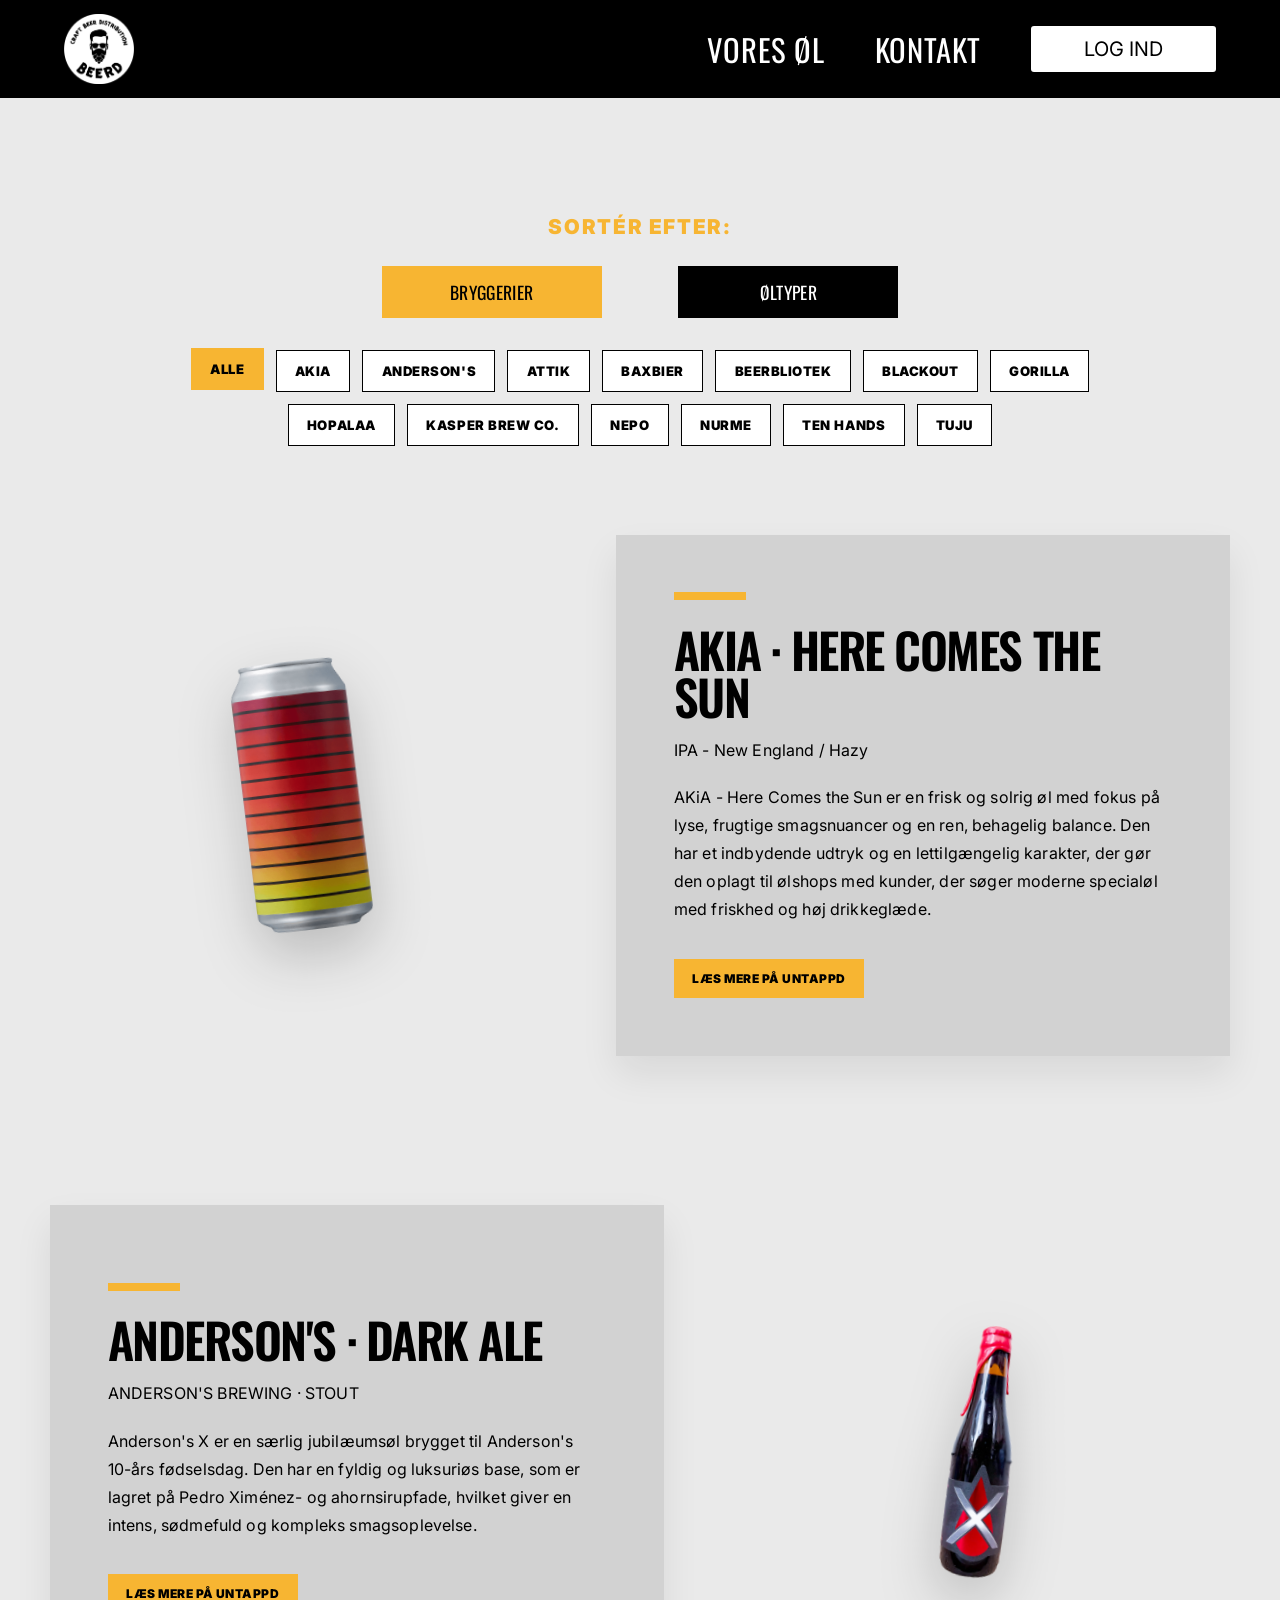
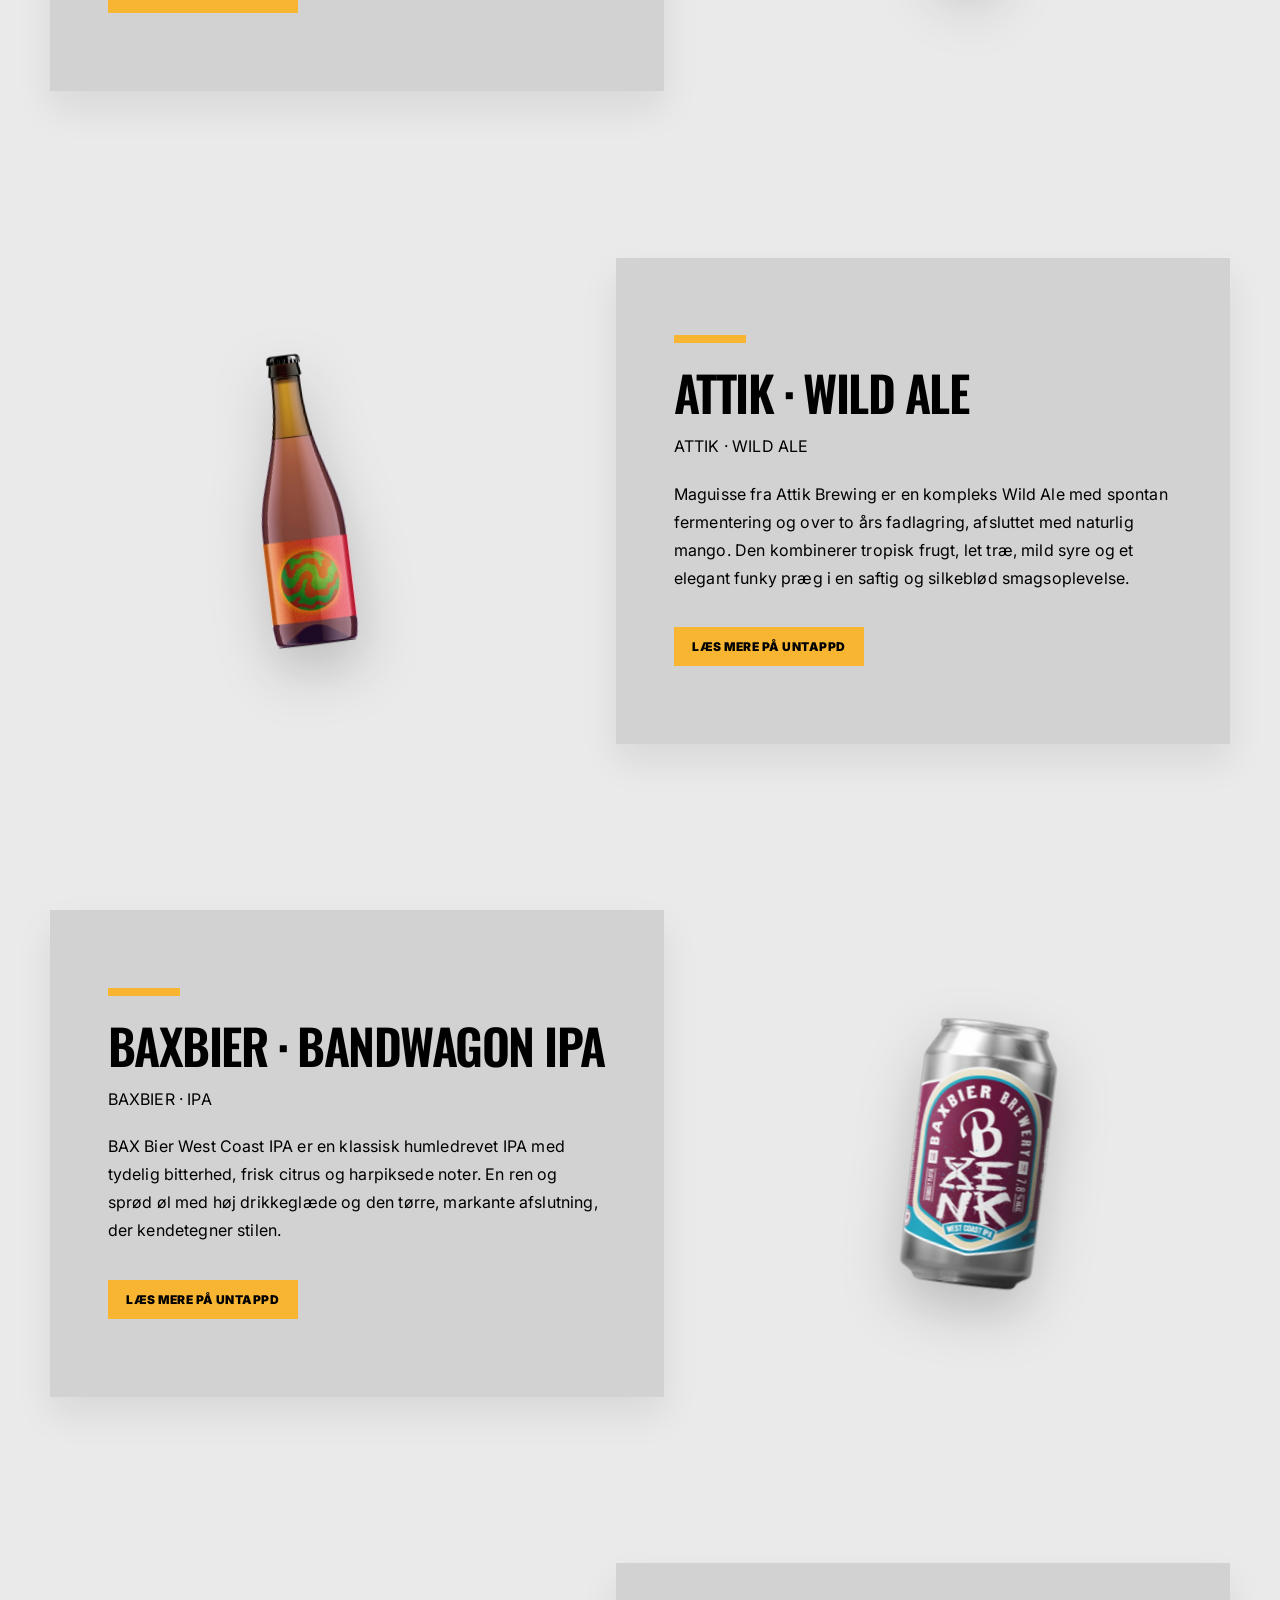
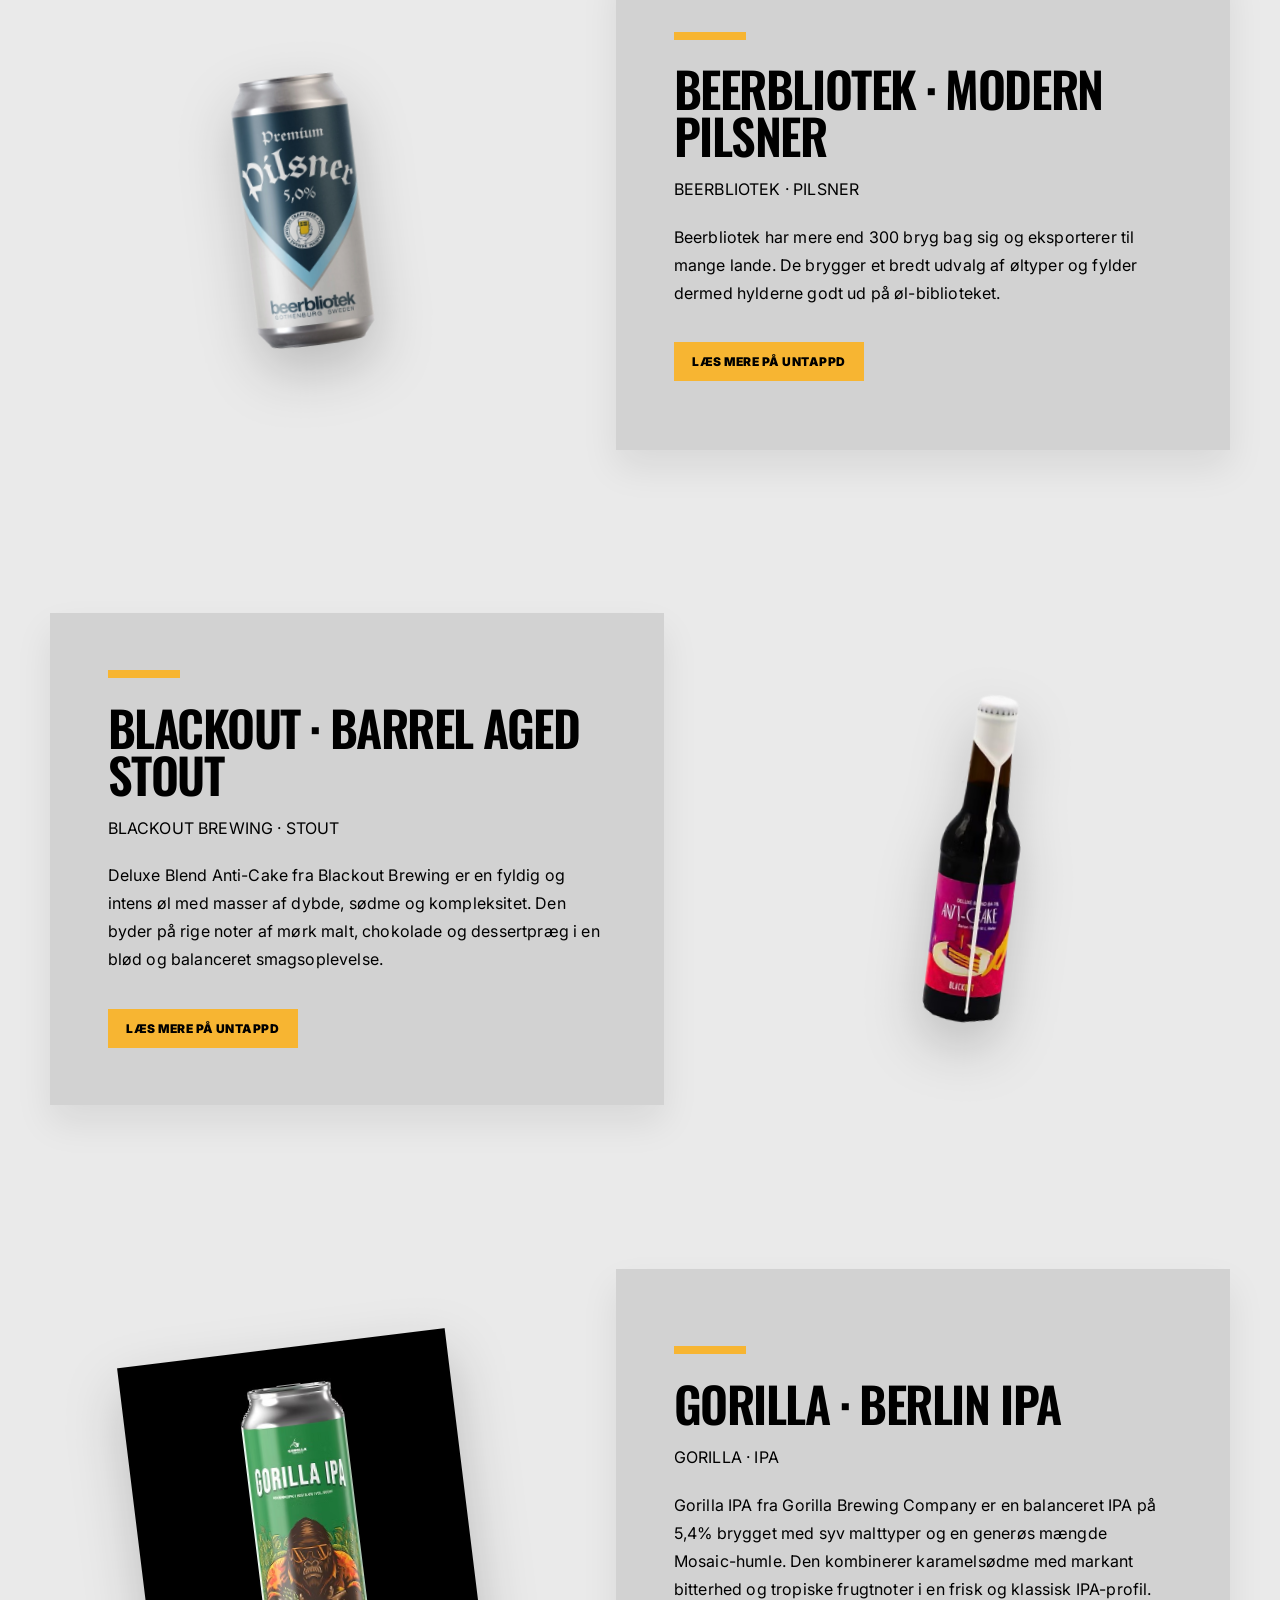
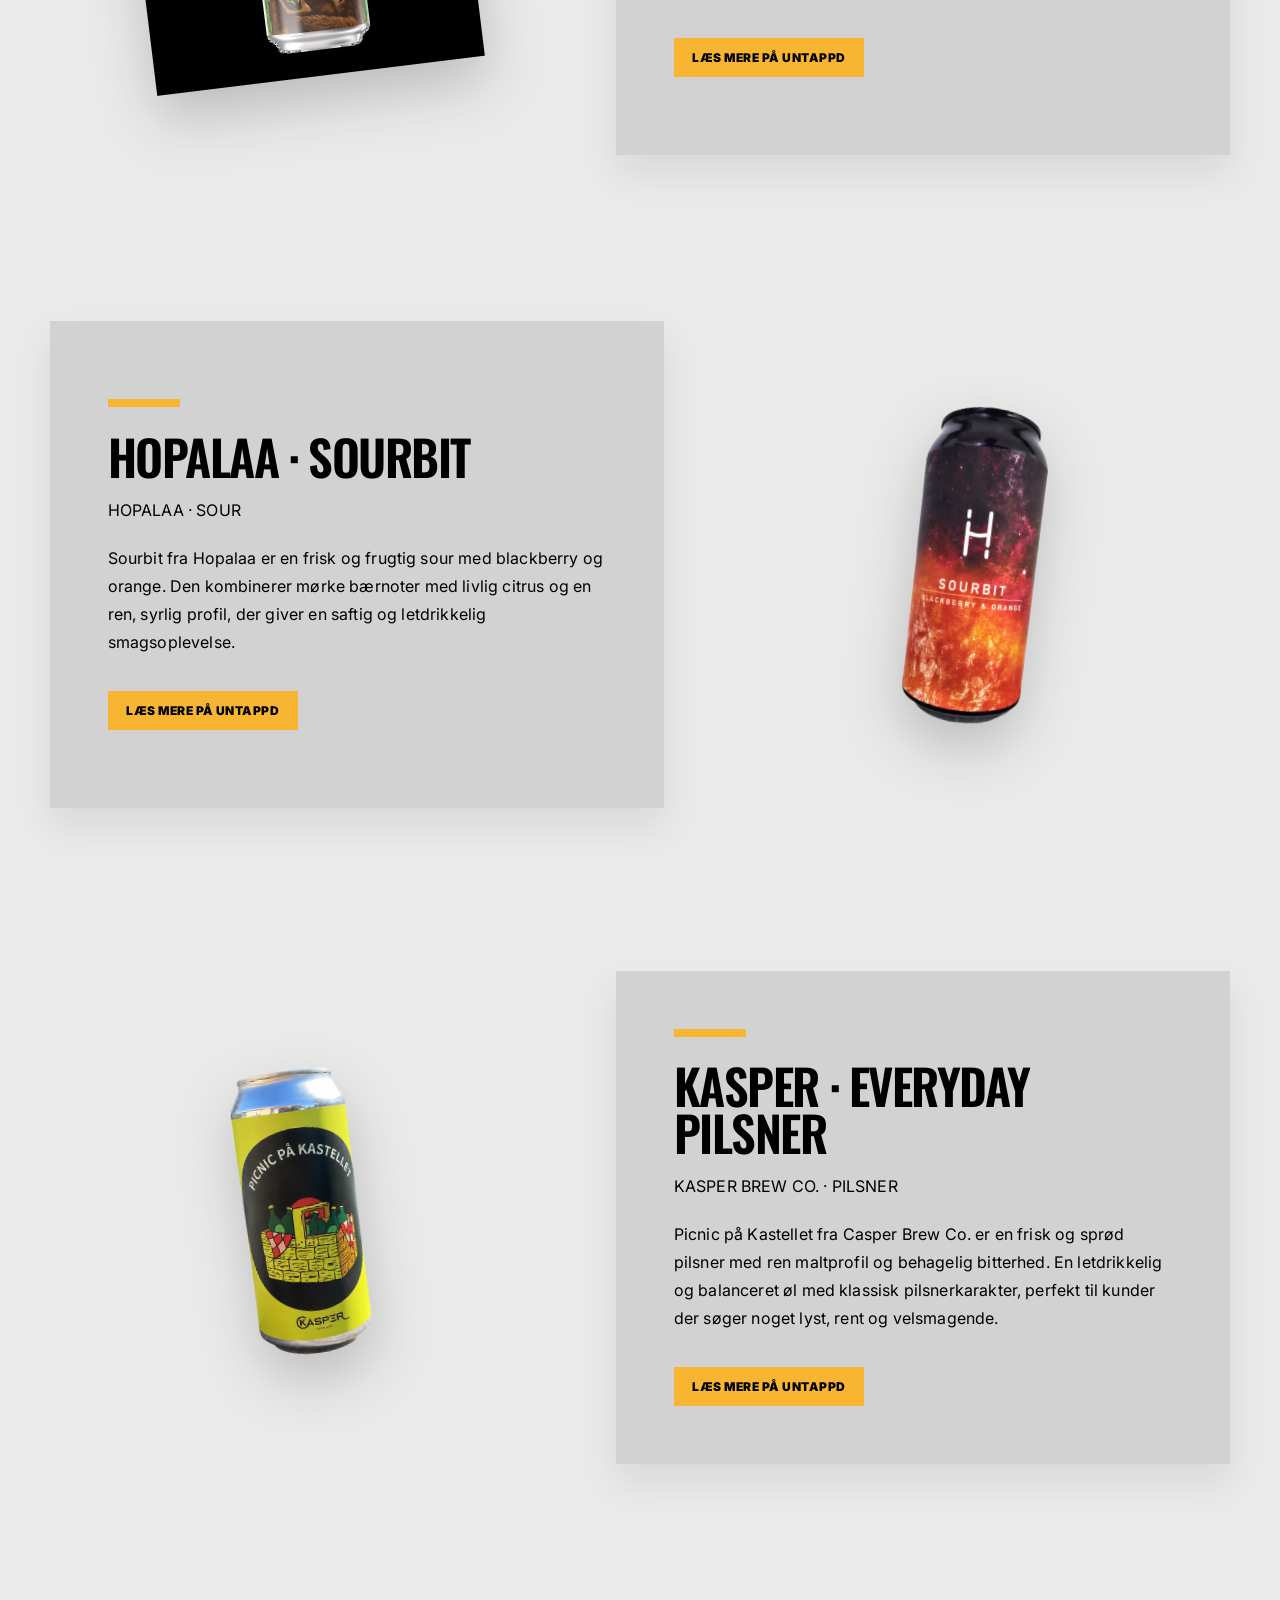
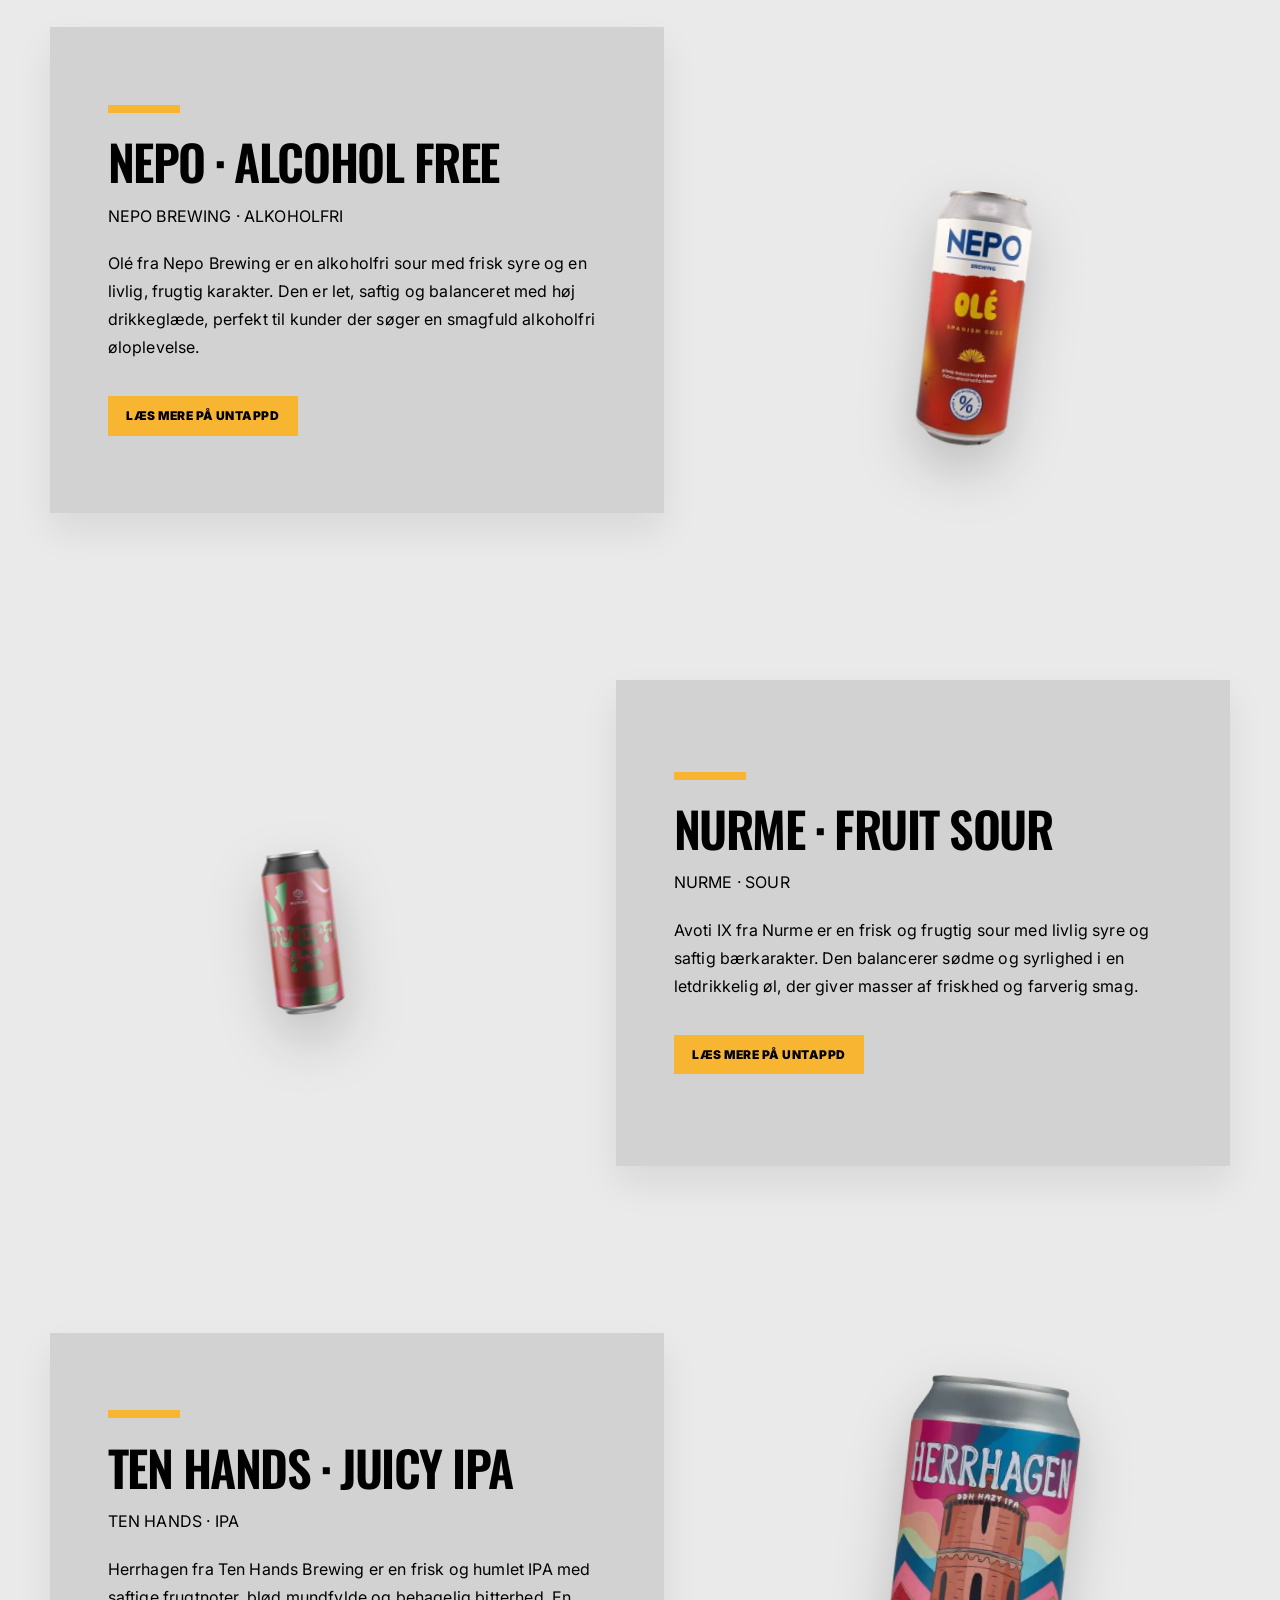
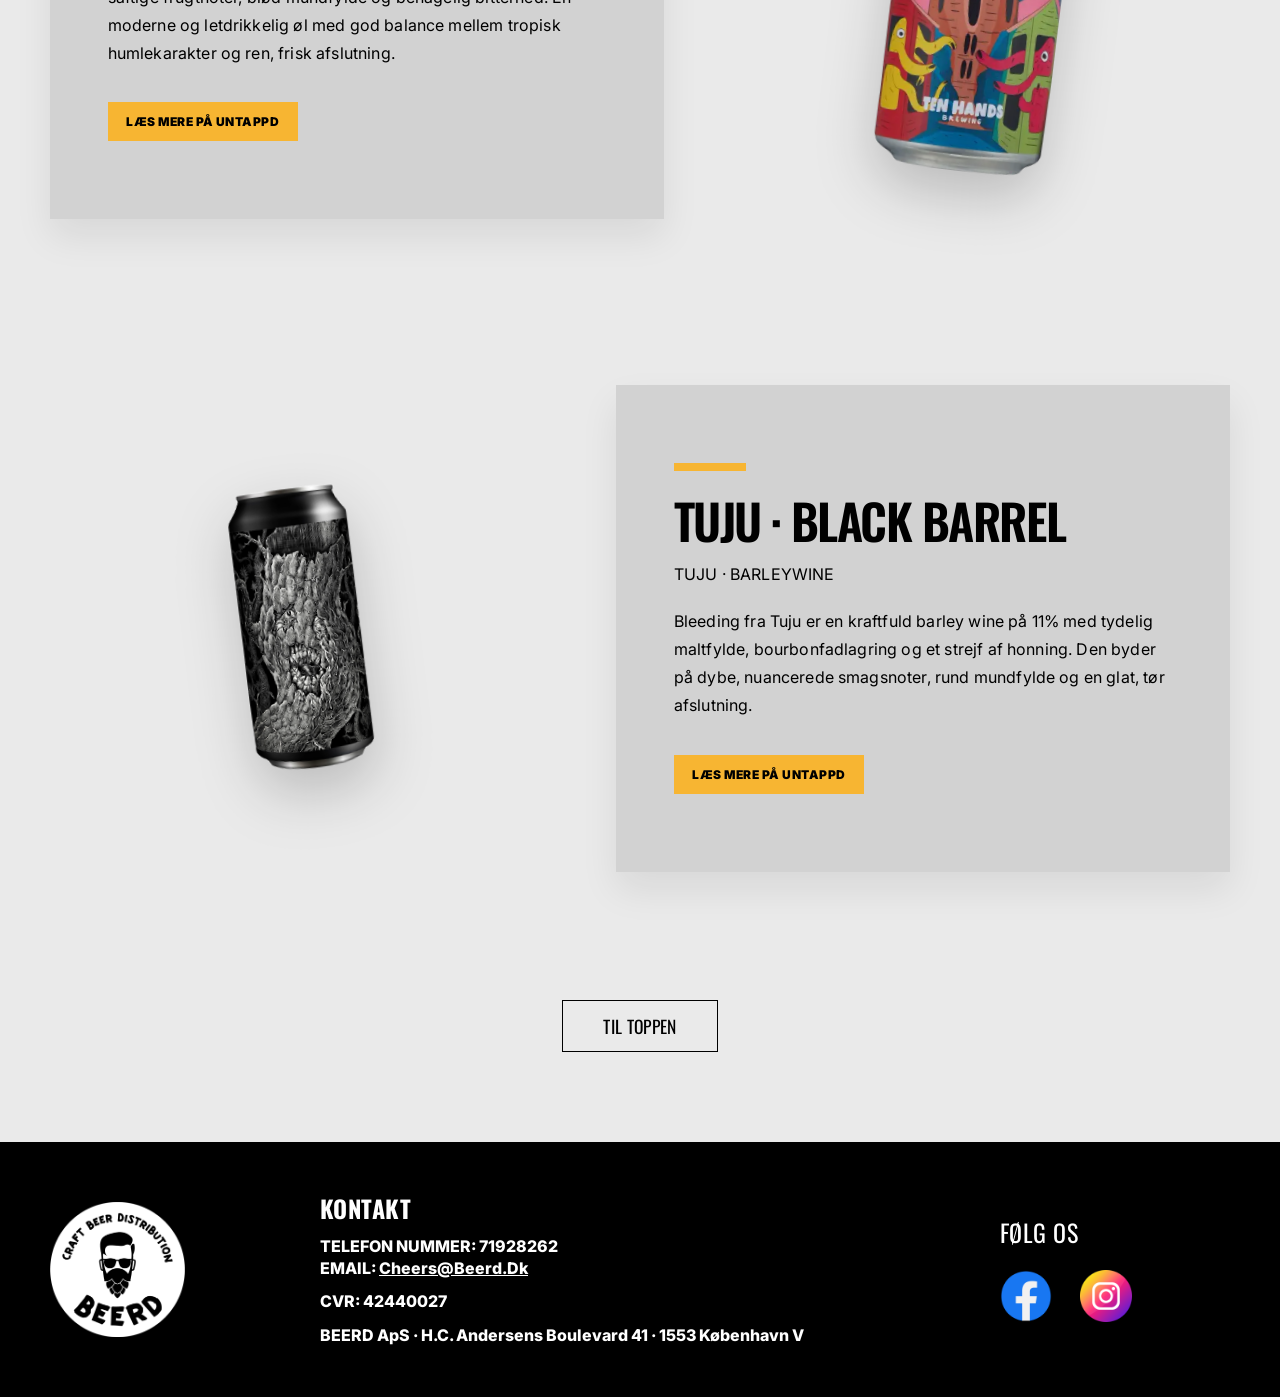
==== commit b75fe283: "bryggeri cards" ====
--- a/bryggerier.html
+++ b/bryggerier.html
@@ -243,7 +243,8 @@
 
             <div class="beer-card-content text-card">
               <h2>AKIA · HERE COMES THE SUN</h2>
-              <p class="beer-meta">IPA - New England / Hazy · 7% ABV</p>
+              <p class="beer-meta">IPA - New England / Hazy</p>
+              <br />
               <p>
                 AKiA - Here Comes the Sun er en frisk og solrig øl med fokus på
                 lyse, frugtige smagsnuancer og en ren, behagelig balance. Den
@@ -270,7 +271,7 @@
             <div class="beer-image-wrap">
               <img
                 class="brewery-can"
-                src="images/beer_text1.png"
+                src="images/anderson.png"
                 alt="Anderson's Brewing stout øldåse"
               />
             </div>
@@ -278,10 +279,12 @@
             <div class="beer-card-content text-card">
               <h2>ANDERSON'S · DARK ALE</h2>
               <p class="beer-meta">ANDERSON'S BREWING · STOUT</p>
-              <p>
-                Anderson's Brewing er et af Estlands førende bryggerier. De
-                brygger bredt på tværs af øltyper og arbejder også med
-                fadlagrede øl med dybde, kompleksitet og høj kvalitet.
+              <br />
+              <p>
+                Anderson's X er en særlig jubilæumsøl brygget til Anderson's
+                10-års fødselsdag. Den har en fyldig og luksuriøs base, som er
+                lagret på Pedro Ximénez- og ahornsirupfade, hvilket giver en
+                intens, sødmefuld og kompleks smagsoplevelse.
               </p>
               <a href="#" class="untappd-btn" target="_blank" rel="noopener">
                 LÆS MERE PÅ UNTAPPD
@@ -293,7 +296,7 @@
             <div class="beer-image-wrap">
               <img
                 class="brewery-can"
-                src="images/beer_text2.png"
+                src="images/atik.png"
                 alt="Attik Wild Ale øldåse"
               />
             </div>
@@ -301,10 +304,12 @@
             <div class="beer-card-content text-card">
               <h2>ATTIK · WILD ALE</h2>
               <p class="beer-meta">ATTIK · WILD ALE</p>
-              <p>
-                Fra den spanske solkyst kommer Attik med et bredt udvalg af
-                kvalitetsøl. De brygger blandt andet IPA’er, Stouts og
-                fadlagrede Wild Ales med masser af karakter.
+              <br />
+              <p>
+                Maguisse fra Attik Brewing er en kompleks Wild Ale med spontan
+                fermentering og over to års fadlagring, afsluttet med naturlig
+                mango. Den kombinerer tropisk frugt, let træ, mild syre og et
+                elegant funky præg i en saftig og silkeblød smagsoplevelse.
               </p>
               <a href="#" class="untappd-btn" target="_blank" rel="noopener">
                 LÆS MERE PÅ UNTAPPD
@@ -320,7 +325,7 @@
             <div class="beer-image-wrap">
               <img
                 class="brewery-can"
-                src="images/beer_text3.png"
+                src="images/baxbier.png"
                 alt="Baxbier IPA øldåse"
               />
             </div>
@@ -328,10 +333,12 @@
             <div class="beer-card-content text-card">
               <h2>BAXBIER · BANDWAGON IPA</h2>
               <p class="beer-meta">BAXBIER · IPA</p>
-              <p>
-                Baxbier elsker at eksperimentere med forskellige stilarter.
-                Deres Bandwagon-serie byder på store, fyldige IPA’er, der kan
-                give dit sortiment ekstra kant.
+              <br />
+              <p>
+                BAX Bier West Coast IPA er en klassisk humledrevet IPA med
+                tydelig bitterhed, frisk citrus og harpiksede noter. En ren og
+                sprød øl med høj drikkeglæde og den tørre, markante afslutning,
+                der kendetegner stilen.
               </p>
               <a href="#" class="untappd-btn" target="_blank" rel="noopener">
                 LÆS MERE PÅ UNTAPPD
@@ -347,7 +354,7 @@
             <div class="beer-image-wrap">
               <img
                 class="brewery-can"
-                src="images/beer_text4.png"
+                src="images/beerbliotek.png"
                 alt="Beerbliotek øldåse"
               />
             </div>
@@ -355,6 +362,7 @@
             <div class="beer-card-content text-card">
               <h2>BEERBLIOTEK · MODERN PILSNER</h2>
               <p class="beer-meta">BEERBLIOTEK · PILSNER</p>
+              <br />
               <p>
                 Beerbliotek har mere end 300 bryg bag sig og eksporterer til
                 mange lande. De brygger et bredt udvalg af øltyper og fylder
@@ -374,7 +382,7 @@
             <div class="beer-image-wrap">
               <img
                 class="brewery-can"
-                src="images/beer_logo.png"
+                src="images/blackout.png"
                 alt="Blackout Brewing stout øldåse"
               />
             </div>
@@ -382,10 +390,12 @@
             <div class="beer-card-content text-card">
               <h2>BLACKOUT · BARREL AGED STOUT</h2>
               <p class="beer-meta">BLACKOUT BREWING · STOUT</p>
-              <p>
-                Fra Transsylvanien i Rumænien kommer Blackout Brewing med masser
-                af power. Fokus er især fadlagrede mørke øl med stor smag, fylde
-                og højere procenter.
+              <br />
+              <p>
+                Deluxe Blend Anti-Cake fra Blackout Brewing er en fyldig og
+                intens øl med masser af dybde, sødme og kompleksitet. Den byder
+                på rige noter af mørk malt, chokolade og dessertpræg i en blød
+                og balanceret smagsoplevelse.
               </p>
               <a href="#" class="untappd-btn" target="_blank" rel="noopener">
                 LÆS MERE PÅ UNTAPPD
@@ -397,7 +407,7 @@
             <div class="beer-image-wrap">
               <img
                 class="brewery-can"
-                src="images/beer_text1.png"
+                src="images/gorilla.PNG"
                 alt="Gorilla IPA øldåse"
               />
             </div>
@@ -405,10 +415,12 @@
             <div class="beer-card-content text-card">
               <h2>GORILLA · BERLIN IPA</h2>
               <p class="beer-meta">GORILLA · IPA</p>
-              <p>
-                Gorilla er placeret i det pulserende Berlin, og deres øl bærer
-                præg af samme energi. Lækre craft beers med stærke ratings og
-                moderne identitet.
+              <br />
+              <p>
+                Gorilla IPA fra Gorilla Brewing Company er en balanceret IPA på
+                5,4% brygget med syv malttyper og en generøs mængde
+                Mosaic-humle. Den kombinerer karamelsødme med markant bitterhed
+                og tropiske frugtnoter i en frisk og klassisk IPA-profil.
               </p>
               <a href="#" class="untappd-btn" target="_blank" rel="noopener">
                 LÆS MERE PÅ UNTAPPD
@@ -424,7 +436,7 @@
             <div class="beer-image-wrap">
               <img
                 class="brewery-can"
-                src="images/beer_text2.png"
+                src="images/hopalaa.png"
                 alt="Hopalaa Sour øldåse"
               />
             </div>
@@ -432,10 +444,12 @@
             <div class="beer-card-content text-card">
               <h2>HOPALAA · SOURBIT</h2>
               <p class="beer-meta">HOPALAA · SOUR</p>
-              <p>
-                Hopalaa fra Letland har fokus på tørhumlede IPA’er, DIPA’er og
-                TIPA’er. Derudover brygger de Sourbit-serien med Imperial
-                Berliner Weisse og masser af frugt.
+              <br />
+              <p>
+                Sourbit fra Hopalaa er en frisk og frugtig sour med blackberry
+                og orange. Den kombinerer mørke bærnoter med livlig citrus og en
+                ren, syrlig profil, der giver en saftig og letdrikkelig
+                smagsoplevelse.
               </p>
               <a href="#" class="untappd-btn" target="_blank" rel="noopener">
                 LÆS MERE PÅ UNTAPPD
@@ -451,7 +465,7 @@
             <div class="beer-image-wrap">
               <img
                 class="brewery-can"
-                src="images/beer_text3.png"
+                src="images/kasper.png"
                 alt="Kasper Brew Co øldåse"
               />
             </div>
@@ -459,10 +473,12 @@
             <div class="beer-card-content text-card">
               <h2>KASPER · EVERYDAY PILSNER</h2>
               <p class="beer-meta">KASPER BREW CO. · PILSNER</p>
-              <p>
-                Kasper Brew Co. er et lille dansk bryggeri fra Hvidovre. De
-                jagter ikke nødvendigvis hype, men brygger øl, de selv kan lide
-                — ærligt, simpelt og velsmagende.
+              <br />
+              <p>
+                Picnic på Kastellet fra Casper Brew Co. er en frisk og sprød
+                pilsner med ren maltprofil og behagelig bitterhed. En
+                letdrikkelig og balanceret øl med klassisk pilsnerkarakter,
+                perfekt til kunder der søger noget lyst, rent og velsmagende.
               </p>
               <a href="#" class="untappd-btn" target="_blank" rel="noopener">
                 LÆS MERE PÅ UNTAPPD
@@ -478,7 +494,7 @@
             <div class="beer-image-wrap">
               <img
                 class="brewery-can"
-                src="images/beer_text4.png"
+                src="images/nepo.png"
                 alt="NEPO Brewing alkoholfri øldåse"
               />
             </div>
@@ -486,10 +502,12 @@
             <div class="beer-card-content text-card">
               <h2>NEPO · ALCOHOL FREE</h2>
               <p class="beer-meta">NEPO BREWING · ALKOHOLFRI</p>
-              <p>
-                NEPO Brewing er et af Polens stærke bryggerier. De brygger
-                blandt andet Smoothie Sours, IPA’er, mørke øl og alkoholfri øl —
-                alle med fokus på kvalitet.
+              <br />
+              <p>
+                Olé fra Nepo Brewing er en alkoholfri sour med frisk syre og en
+                livlig, frugtig karakter. Den er let, saftig og balanceret med
+                høj drikkeglæde, perfekt til kunder der søger en smagfuld
+                alkoholfri øloplevelse.
               </p>
               <a href="#" class="untappd-btn" target="_blank" rel="noopener">
                 LÆS MERE PÅ UNTAPPD
@@ -501,7 +519,7 @@
             <div class="beer-image-wrap">
               <img
                 class="brewery-can"
-                src="images/beer_logo.png"
+                src="images/nurme.png"
                 alt="Nurme Sour øldåse"
               />
             </div>
@@ -509,10 +527,11 @@
             <div class="beer-card-content text-card">
               <h2>NURME · FRUIT SOUR</h2>
               <p class="beer-meta">NURME · SOUR</p>
-              <p>
-                Nurme ligger i hjertet af Riga og brygger stort set alle
-                øltyper. Bryggeriet er kreativt og går ikke på kompromis med
-                kvaliteten i deres øl.
+              <br />
+              <p>
+                Avoti IX fra Nurme er en frisk og frugtig sour med livlig syre
+                og saftig bærkarakter. Den balancerer sødme og syrlighed i en
+                letdrikkelig øl, der giver masser af friskhed og farverig smag.
               </p>
               <a href="#" class="untappd-btn" target="_blank" rel="noopener">
                 LÆS MERE PÅ UNTAPPD
@@ -528,7 +547,7 @@
             <div class="beer-image-wrap">
               <img
                 class="brewery-can"
-                src="images/beer_text1.png"
+                src="images/tenhands.png"
                 alt="Ten Hands IPA øldåse"
               />
             </div>
@@ -536,10 +555,12 @@
             <div class="beer-card-content text-card">
               <h2>TEN HANDS · JUICY IPA</h2>
               <p class="beer-meta">TEN HANDS · IPA</p>
-              <p>
-                Ten Hands leverer høj kvalitet og stærke dåsedesigns.
-                Humlefyldte IPA’er og frugtige Sours er blandt de øl, der oftest
-                kommer fra bryggeriet.
+              <br />
+              <p>
+                Herrhagen fra Ten Hands Brewing er en frisk og humlet IPA med
+                saftige frugtnoter, blød mundfylde og behagelig bitterhed. En
+                moderne og letdrikkelig øl med god balance mellem tropisk
+                humlekarakter og ren, frisk afslutning.
               </p>
               <a href="#" class="untappd-btn" target="_blank" rel="noopener">
                 LÆS MERE PÅ UNTAPPD
@@ -551,7 +572,7 @@
             <div class="beer-image-wrap">
               <img
                 class="brewery-can"
-                src="images/beer_text2.png"
+                src="images/tuju.png"
                 alt="TUJU Barleywine øldåse"
               />
             </div>
@@ -559,10 +580,12 @@
             <div class="beer-card-content text-card">
               <h2>TUJU · BLACK BARREL</h2>
               <p class="beer-meta">TUJU · BARLEYWINE</p>
-              <p>
-                Det finske bryggeri TUJU arbejder med flere serier, blandt andet
-                Black Barrel med fadlagret Stout og Barleywine samt Wild Barrel
-                med Wild Ales.
+              <br />
+              <p>
+                Bleeding fra Tuju er en kraftfuld barley wine på 11% med tydelig
+                maltfylde, bourbonfadlagring og et strejf af honning. Den byder
+                på dybe, nuancerede smagsnoter, rund mundfylde og en glat, tør
+                afslutning.
               </p>
               <a href="#" class="untappd-btn" target="_blank" rel="noopener">
                 LÆS MERE PÅ UNTAPPD
--- a/style.css
+++ b/style.css
@@ -210,30 +210,57 @@
 }
 
 /* ============================= */
-/* Frontpage: Hero */
+/* Forside: Hero */
 /* ============================= */
 
 .hero {
+  position: relative;
+  overflow: hidden;
   min-height: calc(100vh - 90px);
   display: flex;
   align-items: center;
+  background: radial-gradient(
+      circle at top right,
+      rgba(255, 255, 255, 0.98) 0%,
+      rgba(255, 255, 255, 0.9) 22%,
+      rgba(255, 255, 255, 0.45) 45%,
+      rgba(255, 255, 255, 0) 65%
+    ),
+    radial-gradient(
+      ellipse at 18% 115%,
+      rgba(247, 181, 50, 0.42) 0%,
+      rgba(247, 181, 50, 0.28) 30%,
+      rgba(247, 181, 50, 0.12) 55%,
+      rgba(247, 181, 50, 0) 78%
+    ),
+    linear-gradient(
+      135deg,
+      #f7f7f7 0%,
+      var(--background) 45%,
+      #efe6cf 76%,
+      rgba(247, 181, 50, 0.42) 100%
+    );
 }
 
 .hero-inner {
   display: grid;
-  grid-template-columns: 0.9fr 1.1fr;
-  align-items: center;
-  gap: clamp(3rem, 7vw, 7rem);
+  grid-template-columns: 1.15fr 0.85fr;
+  align-items: center;
+  gap: clamp(1rem, 3vw, 3rem);
 }
 
 .hero-can {
-  width: clamp(260px, 31vw, 500px);
+  width: clamp(460px, 56vw, 920px);
+  max-width: none;
+  margin-left: clamp(-3rem, -4vw, -1rem);
   justify-self: center;
   transform: rotate(-10deg);
-  filter: drop-shadow(0 24px 28px rgba(0, 0, 0, 0.18));
+  filter: drop-shadow(0 32px 38px rgba(0, 0, 0, 0.2));
 }
 
 .hero-text {
+  position: relative;
+  z-index: 2;
   max-width: 620px;
 }
 
@@ -306,11 +333,11 @@
 .news-can {
   width: 170px;
   justify-self: center;
-  filter: drop-shadow(0 18px 22px rgba(0, 0, 0, 0.2));
-}
-
-/* ============================= */
-/* Frontpage: Soft sticky feature cards */
+  filter: drop-shadow(0 18px 22px rgba(0, 0, 0, 0.22));
+}
+
+/* ============================= */
+/* Forside: Feature cards */
 /* ============================= */
 
 .features {
@@ -349,7 +376,7 @@
 .feature-can {
   object-fit: contain;
   transform: rotate(5deg);
-  filter: drop-shadow(0 24px 28px rgba(0, 0, 0, 0.18));
+  filter: drop-shadow(0 24px 28px rgba(0, 0, 0, 0.2));
   transition: transform 0.35s ease, filter 0.35s ease;
 }
 
@@ -359,7 +386,7 @@
 
 .feature-row:hover .feature-can {
   transform: rotate(2deg) scale(1.035);
-  filter: drop-shadow(0 30px 34px rgba(0, 0, 0, 0.22));
+  filter: drop-shadow(0 30px 34px rgba(0, 0, 0, 0.25));
 }
 
 .feature-row:hover .feature-can.tilt-left {
@@ -387,11 +414,9 @@
 
 .text-card h3 {
   margin: 0 0 clamp(1.2rem, 2vw, 1.8rem);
-  font-family: "Oswald", sans-serif;
   font-size: clamp(2.4rem, 4vw, 4.7rem);
   line-height: 0.95;
   letter-spacing: -0.03em;
-  text-transform: uppercase;
   font-weight: 600;
 }
 
@@ -455,7 +480,7 @@
 }
 
 /* ============================= */
-/* Frontpage: Bottom CTA */
+/* Forside: Bottom CTA */
 /* ============================= */
 
 .bottom-cta {
@@ -548,58 +573,248 @@
 }
 
 /* ============================= */
-/* Bryggerier page */
+/* Bryggerier: Filter */
 /* ============================= */
 
 .filter-area {
-  padding: 140px 24px 40px;
+  padding: clamp(5rem, 9vw, 8rem) 24px 3rem;
   text-align: center;
 }
 
 .filter-label {
-  margin-bottom: 25px;
+  margin: 0 0 1.6rem;
   color: var(--yellow);
   font-family: "Inter", sans-serif;
-  font-size: 1.35rem;
+  font-size: clamp(1rem, 1.6vw, 1.35rem);
+  font-weight: 900;
+  letter-spacing: 0.08em;
   text-transform: uppercase;
 }
 
 .filter-buttons {
   display: flex;
   justify-content: center;
-  gap: 180px;
-}
-
-.filter-buttons .btn {
+  gap: clamp(1rem, 6vw, 6rem);
+  margin-bottom: 2rem;
+}
+
+.filter-main-btn {
   min-width: 220px;
-}
+  background: var(--black);
+  color: var(--white);
+  border-color: var(--black);
+}
+
+.filter-main-btn:hover,
+.filter-main-btn.active {
+  background: var(--yellow);
+  border-color: var(--yellow);
+  color: var(--black);
+}
+
+.filter-subpanels {
+  width: min(100%, 980px);
+  margin: 0 auto;
+}
+
+.filter-subpanel {
+  display: none;
+  flex-wrap: wrap;
+  justify-content: center;
+  gap: 0.75rem;
+}
+
+.filter-subpanel.active {
+  display: flex;
+}
+
+.filter-sub-btn {
+  min-height: 42px;
+  padding: 0.65rem 1.15rem;
+  border: 1.5px solid var(--black);
+  background: var(--white);
+  color: var(--black);
+  font-family: "Inter", sans-serif;
+  font-size: 0.82rem;
+  font-weight: 900;
+  letter-spacing: 0.04em;
+  text-transform: uppercase;
+  cursor: pointer;
+  transition: background 0.25s ease, color 0.25s ease, border-color 0.25s ease,
+    transform 0.25s ease;
+}
+
+.filter-sub-btn:hover,
+.filter-sub-btn.active {
+  background: var(--yellow);
+  border-color: var(--yellow);
+  color: var(--black);
+  transform: translateY(-2px);
+}
+
+/* ============================= */
+/* Bryggerier: Beer cards */
+/* ============================= */
 
 .brewery-list {
-  padding-top: 20px;
-}
-
-.brewery-card {
+  padding-top: 2rem;
+  padding-bottom: clamp(4rem, 8vw, 7rem);
+}
+
+.beer-card-list {
+  display: flex;
+  flex-direction: column;
+  gap: clamp(5rem, 9vw, 8rem);
+}
+
+.beer-card {
   display: grid;
-  grid-template-columns: 260px minmax(0, 1fr);
-  align-items: center;
-  gap: 25px;
-  max-width: 760px;
-  margin: 120px auto;
-}
-
-.brewery-card.reverse {
-  grid-template-columns: minmax(0, 1fr) 260px;
-}
-
-.brewery-card.reverse .brewery-can {
+  grid-template-columns: minmax(300px, 0.9fr) minmax(520px, 1.1fr);
+  align-items: center;
+  gap: clamp(2rem, 5vw, 5rem);
+  min-height: clamp(440px, 42vw, 560px);
+  transition: opacity 0.35s ease, transform 0.35s ease;
+}
+
+.beer-card.reverse {
+  grid-template-columns: minmax(520px, 1.1fr) minmax(300px, 0.9fr);
+}
+
+.beer-card.reverse .beer-image-wrap {
   order: 2;
-  transform: rotate(14deg);
-}
-
-.brewery-can {
-  width: 240px;
-  justify-self: center;
-  transform: rotate(-12deg);
+}
+
+.beer-card.reverse .beer-card-content {
+  order: 1;
+}
+
+.beer-card.is-hidden {
+  display: none;
+}
+
+.beer-card.is-filtering {
+  opacity: 0;
+  transform: translateY(18px);
+}
+
+.beer-image-wrap {
+  height: clamp(380px, 38vw, 520px);
+  display: flex;
+  align-items: center;
+  justify-content: center;
+  padding: clamp(1rem, 2vw, 2rem);
+  position: relative;
+}
+
+.beer-card .brewery-can {
+  width: auto;
+  height: 100%;
+  max-height: clamp(320px, 31vw, 440px);
+  max-width: min(100%, 330px);
+  object-fit: contain;
+  transform: rotate(-7deg);
+  filter: drop-shadow(0 24px 28px rgba(0, 0, 0, 0.2));
+  transition: transform 0.35s ease, filter 0.35s ease;
+}
+
+/* AKIA og Baxbier har mindre transparent kant i filen og skal derfor være mindre */
+.beer-card .brewery-can[src*="akia"],
+.beer-card .brewery-can[src*="baxbier"] {
+  max-height: clamp(210px, 21vw, 300px);
+  max-width: min(100%, 230px);
+}
+
+.beer-card.reverse .brewery-can {
+  transform: rotate(7deg);
+}
+
+.beer-card:hover .brewery-can {
+  transform: rotate(-3deg) scale(1.035);
+  filter: drop-shadow(0 30px 34px rgba(0, 0, 0, 0.26));
+}
+
+.beer-card.reverse:hover .brewery-can {
+  transform: rotate(3deg) scale(1.035);
+}
+
+.beer-card-content {
+  min-height: clamp(380px, 38vw, 520px);
+  max-width: 720px;
+  width: 100%;
+  padding: clamp(2.5rem, 4.5vw, 4.8rem);
+  background: var(--grey-card);
+  display: flex;
+  flex-direction: column;
+  justify-content: center;
+  box-shadow: 0 18px 35px rgba(0, 0, 0, 0.08);
+}
+
+.beer-card-content::before {
+  content: "";
+  width: 72px;
+  height: 8px;
+  margin-bottom: clamp(1.4rem, 2vw, 2rem);
+  background: var(--yellow);
+  display: block;
+}
+
+.beer-card-content h2 {
+  margin: 0 0 1.1rem;
+  font-family: "Oswald", sans-serif;
+  font-size: clamp(2.2rem, 3.8vw, 4.4rem);
+  line-height: 0.96;
+  letter-spacing: -0.03em;
+  text-transform: uppercase;
+  font-weight: 600;
+}
+
+.beer-meta {
+  margin: 0 0 2rem;
+  color: var(--black);
+  font-family: "Inter", sans-serif;
+  font-size: clamp(0.82rem, 1vw, 0.95rem);
+  line-height: 1.4;
+  font-weight: 900;
+  letter-spacing: 0.08em;
+  text-transform: uppercase;
+}
+
+.beer-card-content p:not(.beer-meta) {
+  max-width: 560px;
+  margin: 0 0 2.2rem;
+  font-family: "Inter", sans-serif;
+  font-size: clamp(1rem, 1.18vw, 1.16rem);
+  line-height: 1.75;
+  font-weight: 400;
+  letter-spacing: 0.01em;
+  text-transform: none;
+}
+
+.untappd-btn {
+  width: fit-content;
+  display: inline-flex;
+  align-items: center;
+  justify-content: center;
+  min-height: 38px;
+  padding: 0.7rem 1.1rem;
+  background: var(--yellow);
+  color: var(--black);
+  border: 1.5px solid var(--yellow);
+  font-family: "Inter", sans-serif;
+  font-size: 0.75rem;
+  font-weight: 900;
+  letter-spacing: 0.04em;
+  text-decoration: none;
+  text-transform: uppercase;
+  transition: background 0.25s ease, color 0.25s ease, border-color 0.25s ease,
+    transform 0.25s ease;
+}
+
+.untappd-btn:hover {
+  background: var(--black);
+  border-color: var(--black);
+  color: var(--white);
+  transform: translateY(-2px);
 }
 
 .top-button-wrap {
@@ -854,7 +1069,9 @@
   }
 
   .hero-can {
-    width: min(78vw, 330px);
+    width: min(115vw, 520px);
+    max-width: none;
+    margin-left: 0;
   }
 
   .hero-text,
@@ -975,35 +1192,109 @@
   }
 
   .filter-area {
-    padding-top: 85px;
+    padding: 85px 20px 35px;
   }
 
   .filter-buttons {
-    flex-direction: column;
-    align-items: center;
-    gap: 18px;
-  }
-
-  .filter-buttons .btn {
-    width: min(100%, 260px);
-  }
-
-  .brewery-card,
-  .brewery-card.reverse {
+    gap: 12px;
+    margin-bottom: 1.5rem;
+  }
+
+  .filter-main-btn {
+    min-width: 0;
+    width: 50%;
+    padding-inline: 12px;
+  }
+
+  .filter-subpanel {
+    gap: 10px;
+  }
+
+  .filter-sub-btn {
+    padding: 0.6rem 0.85rem;
+    font-size: 0.76rem;
+  }
+
+  .brewery-list {
+    padding-top: 1rem;
+  }
+
+  .beer-card-list {
+    gap: 4.5rem;
+  }
+
+  .beer-card,
+  .beer-card.reverse {
     grid-template-columns: 1fr;
-    gap: 24px;
-    width: min(100%, 420px);
-    margin: 80px auto;
-  }
-
-  .brewery-card.reverse .brewery-can {
-    order: 0;
-  }
-
-  .brewery-can,
-  .brewery-card.reverse .brewery-can {
-    width: 210px;
-    transform: rotate(-8deg);
+    gap: 1.4rem;
+    min-height: auto;
+    text-align: center;
+  }
+
+  .beer-card.reverse .beer-image-wrap,
+  .beer-card.reverse .beer-card-content {
+    order: initial;
+  }
+
+  .beer-image-wrap {
+    height: 310px;
+    padding: 0;
+  }
+
+  .beer-card .brewery-can,
+  .beer-card.reverse .brewery-can {
+    width: auto;
+    height: 100%;
+    max-width: 82vw;
+    max-height: 285px;
+    transform: rotate(0deg);
+  }
+
+  .beer-card .brewery-can[src*="akia"],
+  .beer-card .brewery-can[src*="baxbier"] {
+    max-height: 190px;
+    max-width: 62vw;
+  }
+
+  .beer-card:hover .brewery-can,
+  .beer-card.reverse:hover .brewery-can {
+    transform: none;
+  }
+
+  .beer-card-content {
+    min-height: auto;
+    max-width: 92%;
+    margin-inline: auto;
+    padding: 2.1rem;
+  }
+
+  .beer-card-content::before {
+    width: 56px;
+    height: 6px;
+    margin-inline: auto;
+    margin-bottom: 1.4rem;
+  }
+
+  .beer-card-content h2 {
+    font-size: clamp(2rem, 9vw, 3rem);
+    line-height: 1;
+  }
+
+  .beer-meta {
+    margin-bottom: 1.5rem;
+    font-size: 0.78rem;
+  }
+
+  .beer-card-content p:not(.beer-meta) {
+    margin-bottom: 1.8rem;
+    font-size: 0.98rem;
+    line-height: 1.65;
+  }
+
+  .untappd-btn {
+    width: 100%;
+    max-width: 260px;
+    margin-inline: auto;
   }
 
   .contact-page {
@@ -1075,7 +1366,8 @@
   }
 
   .feature-can,
-  .feature-can.tilt-left {
+  .feature-can.tilt-left,
+  .brewery-can {
     transition: none;
   }
 }
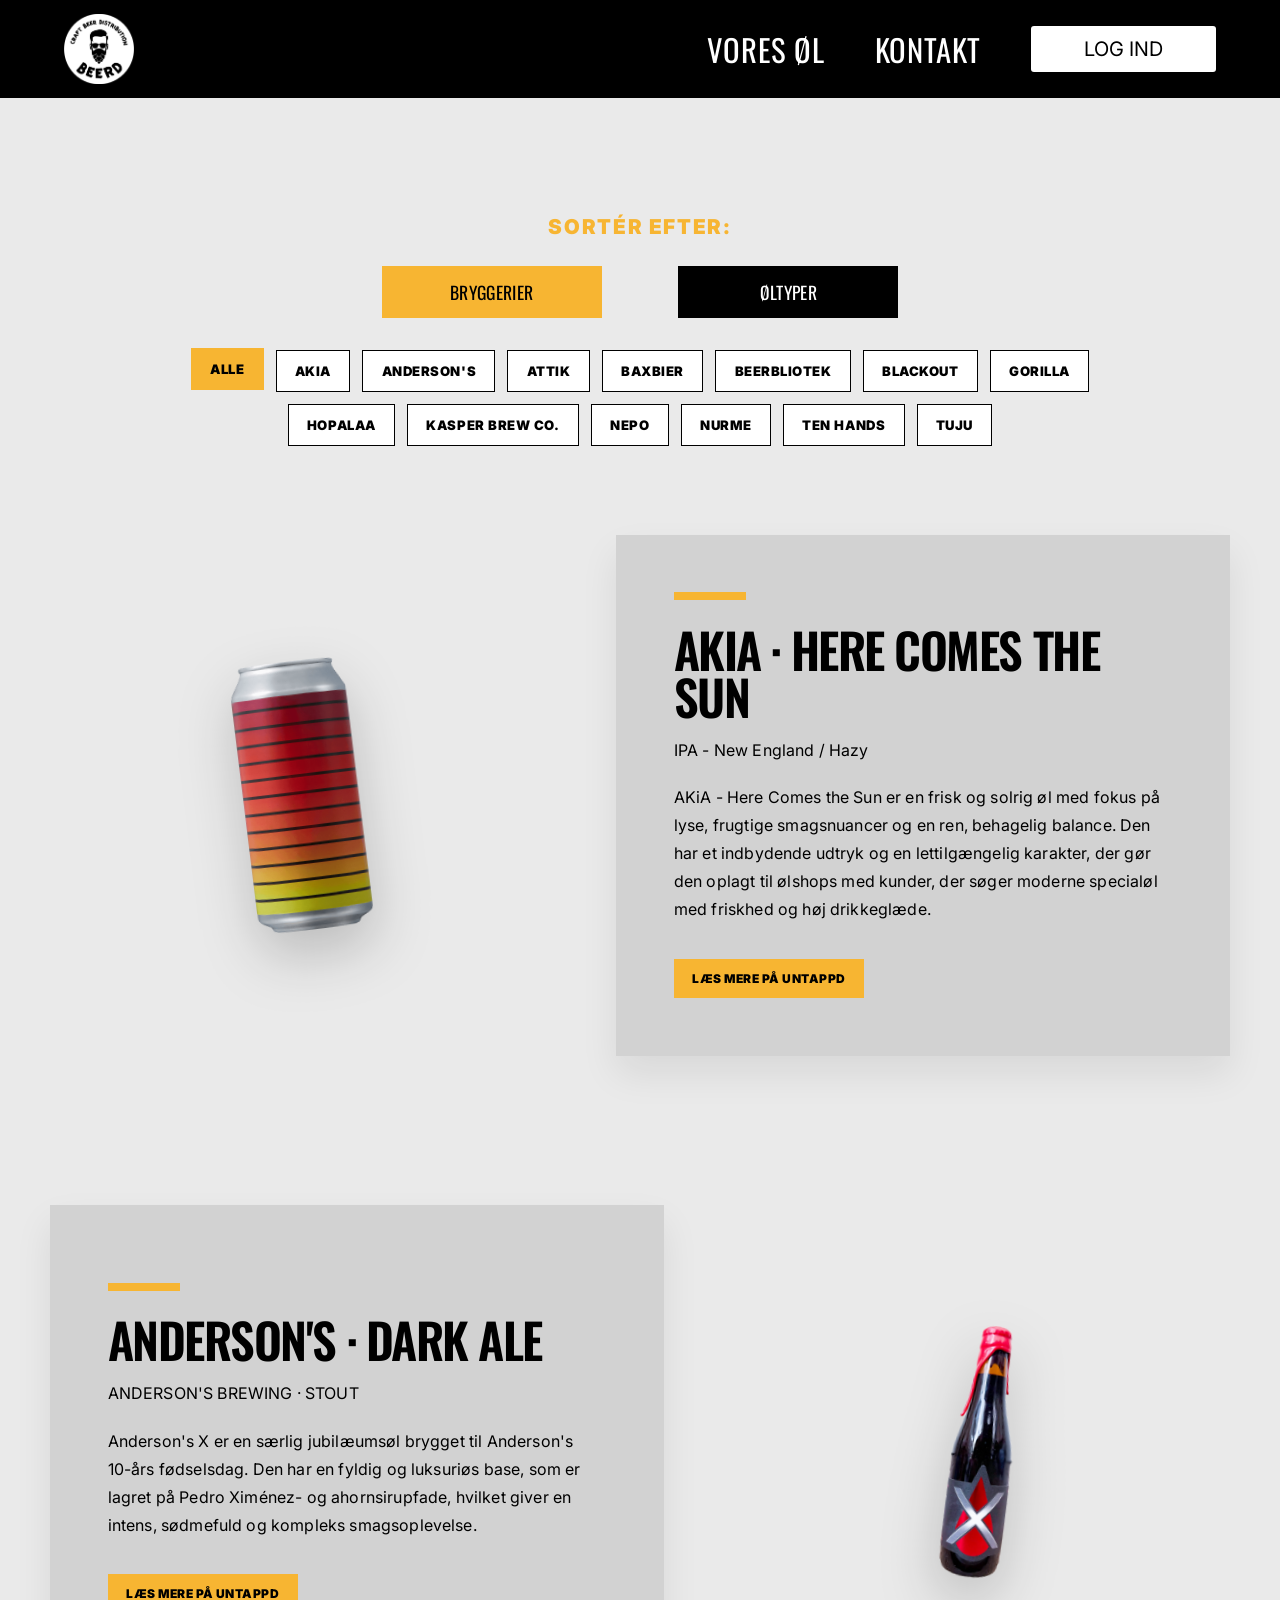
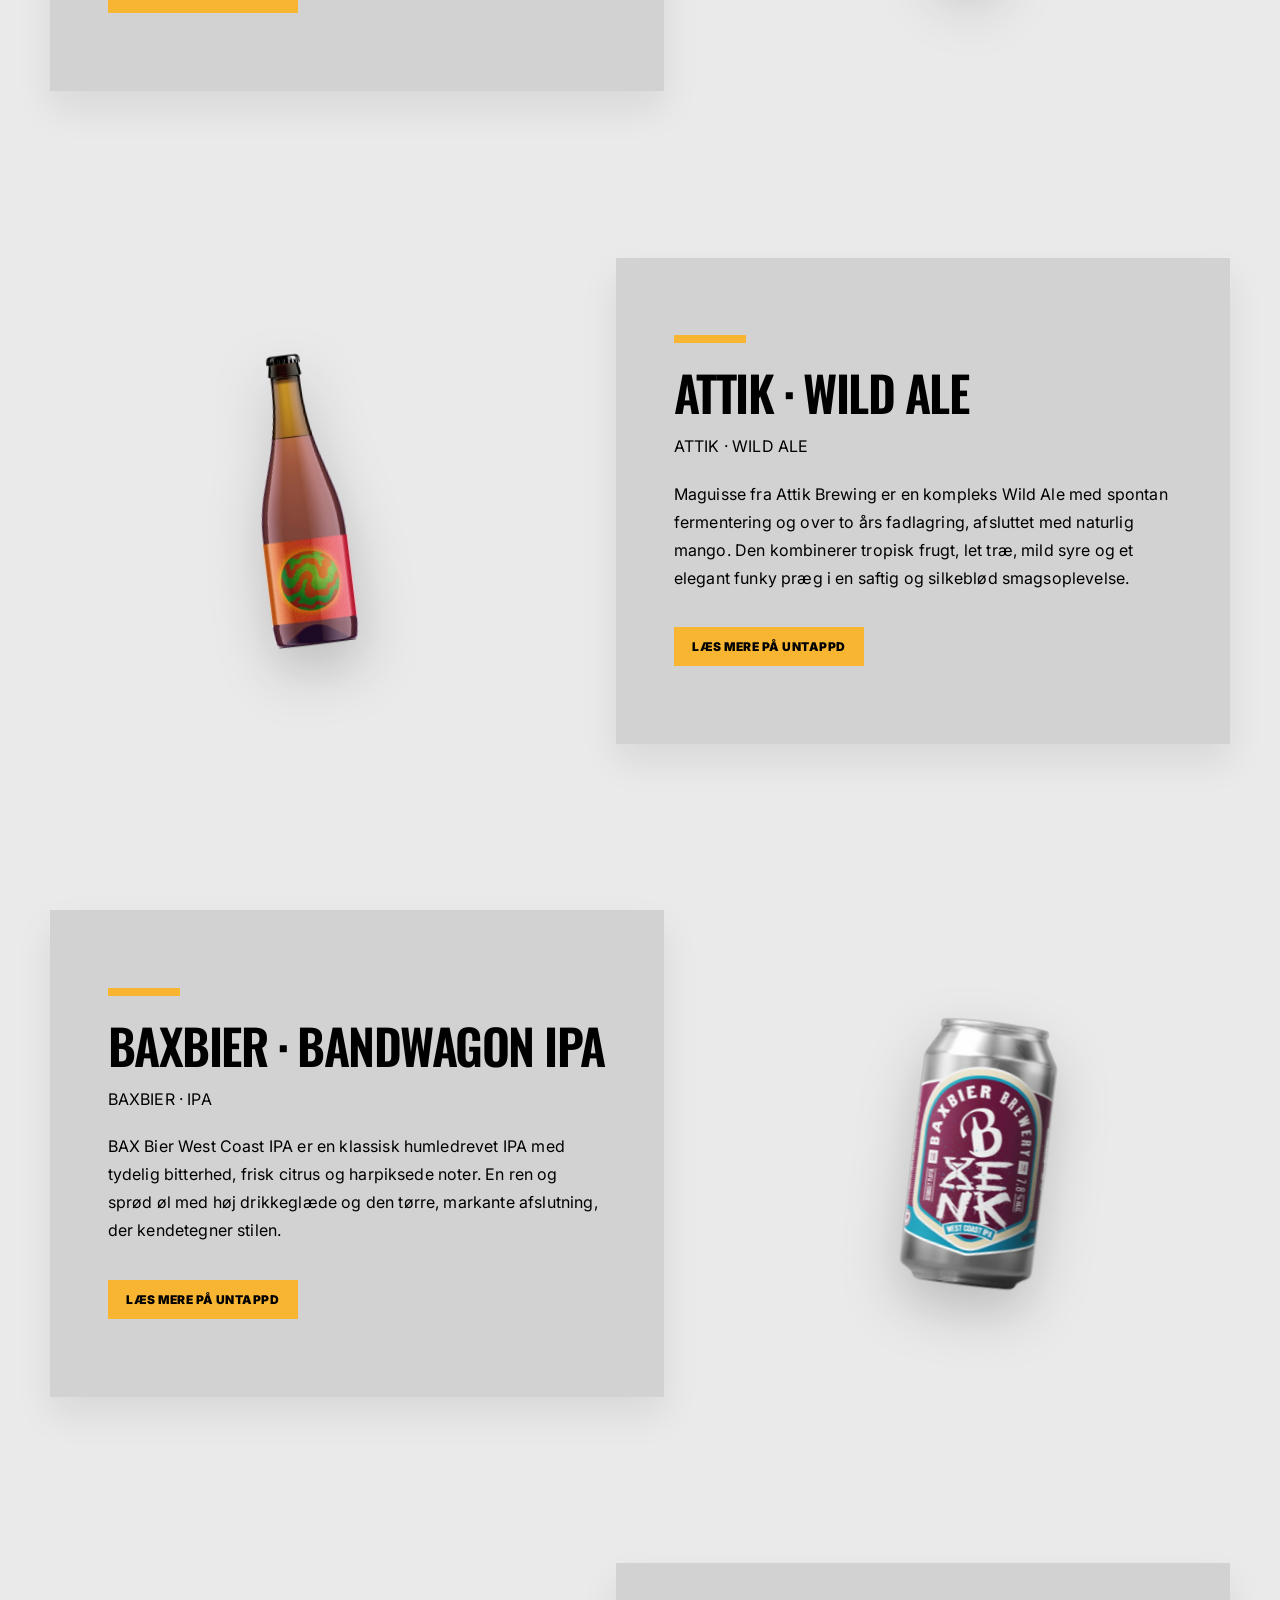
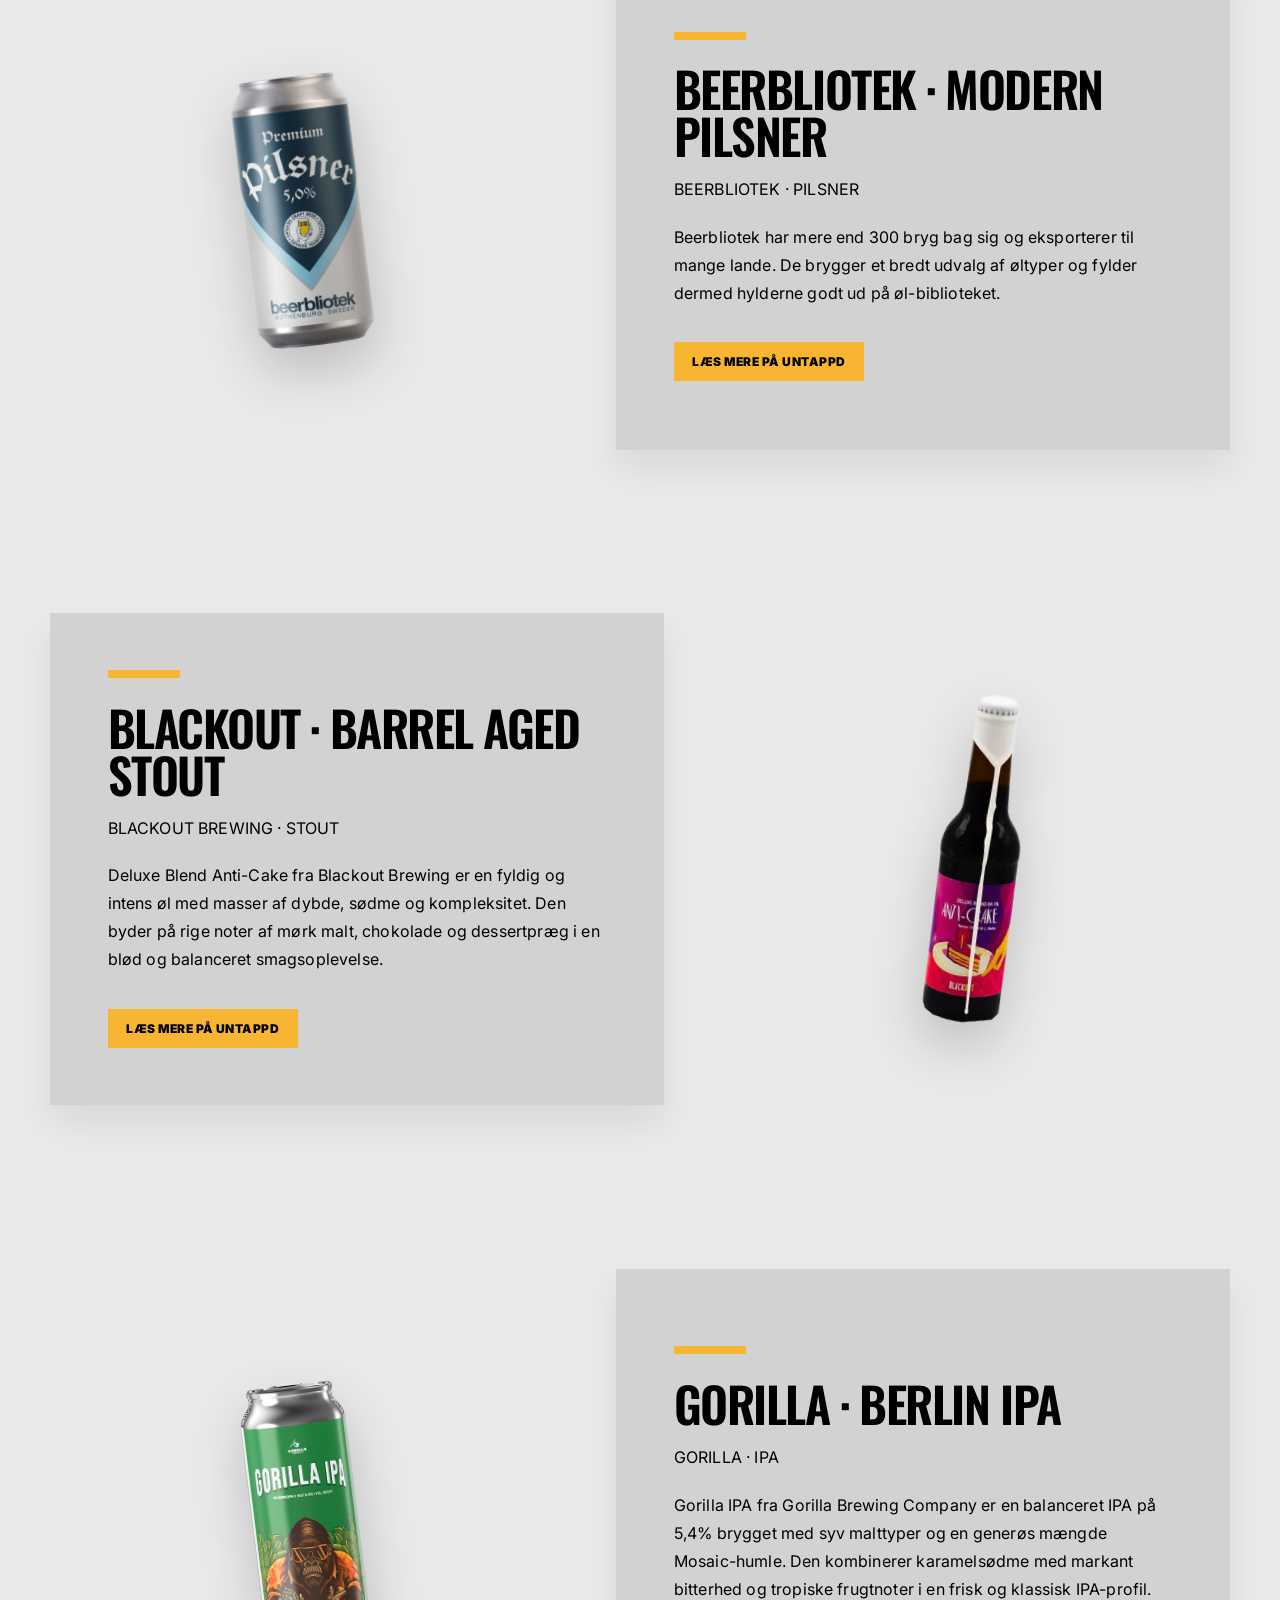
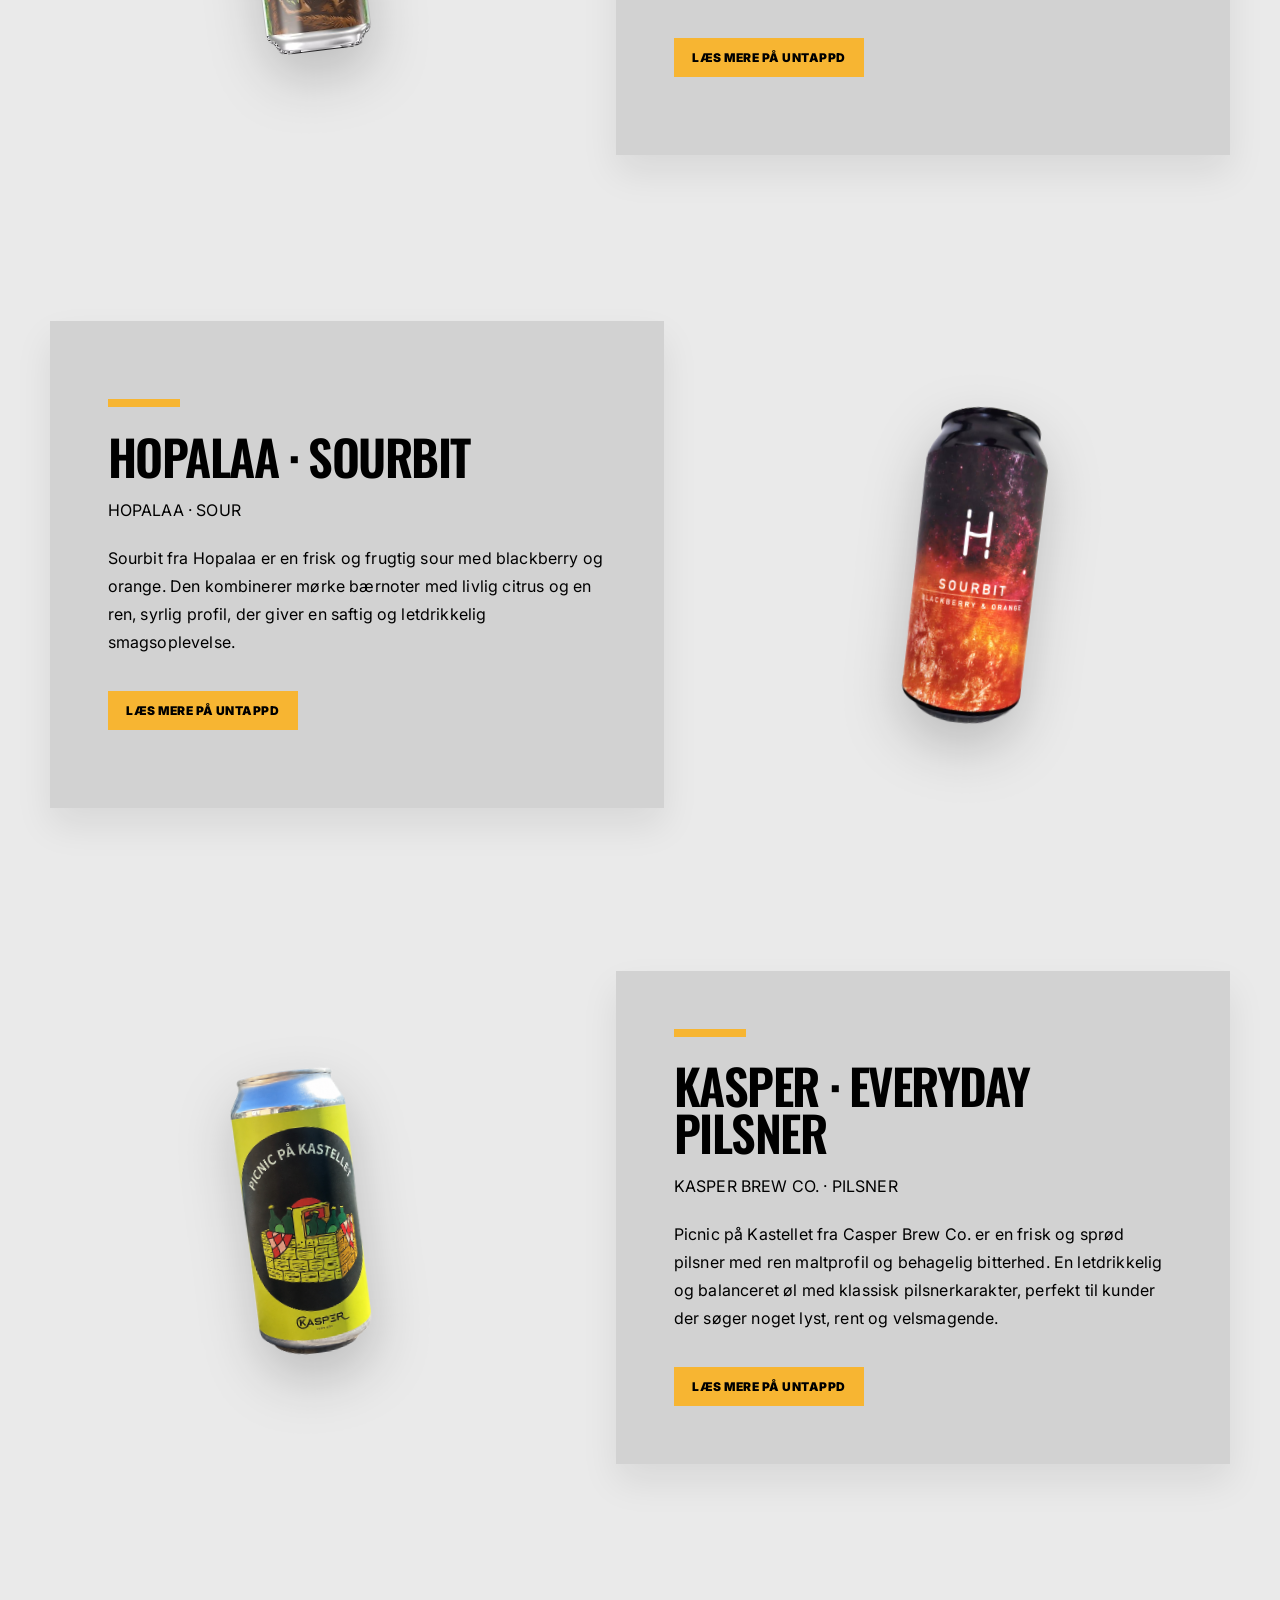
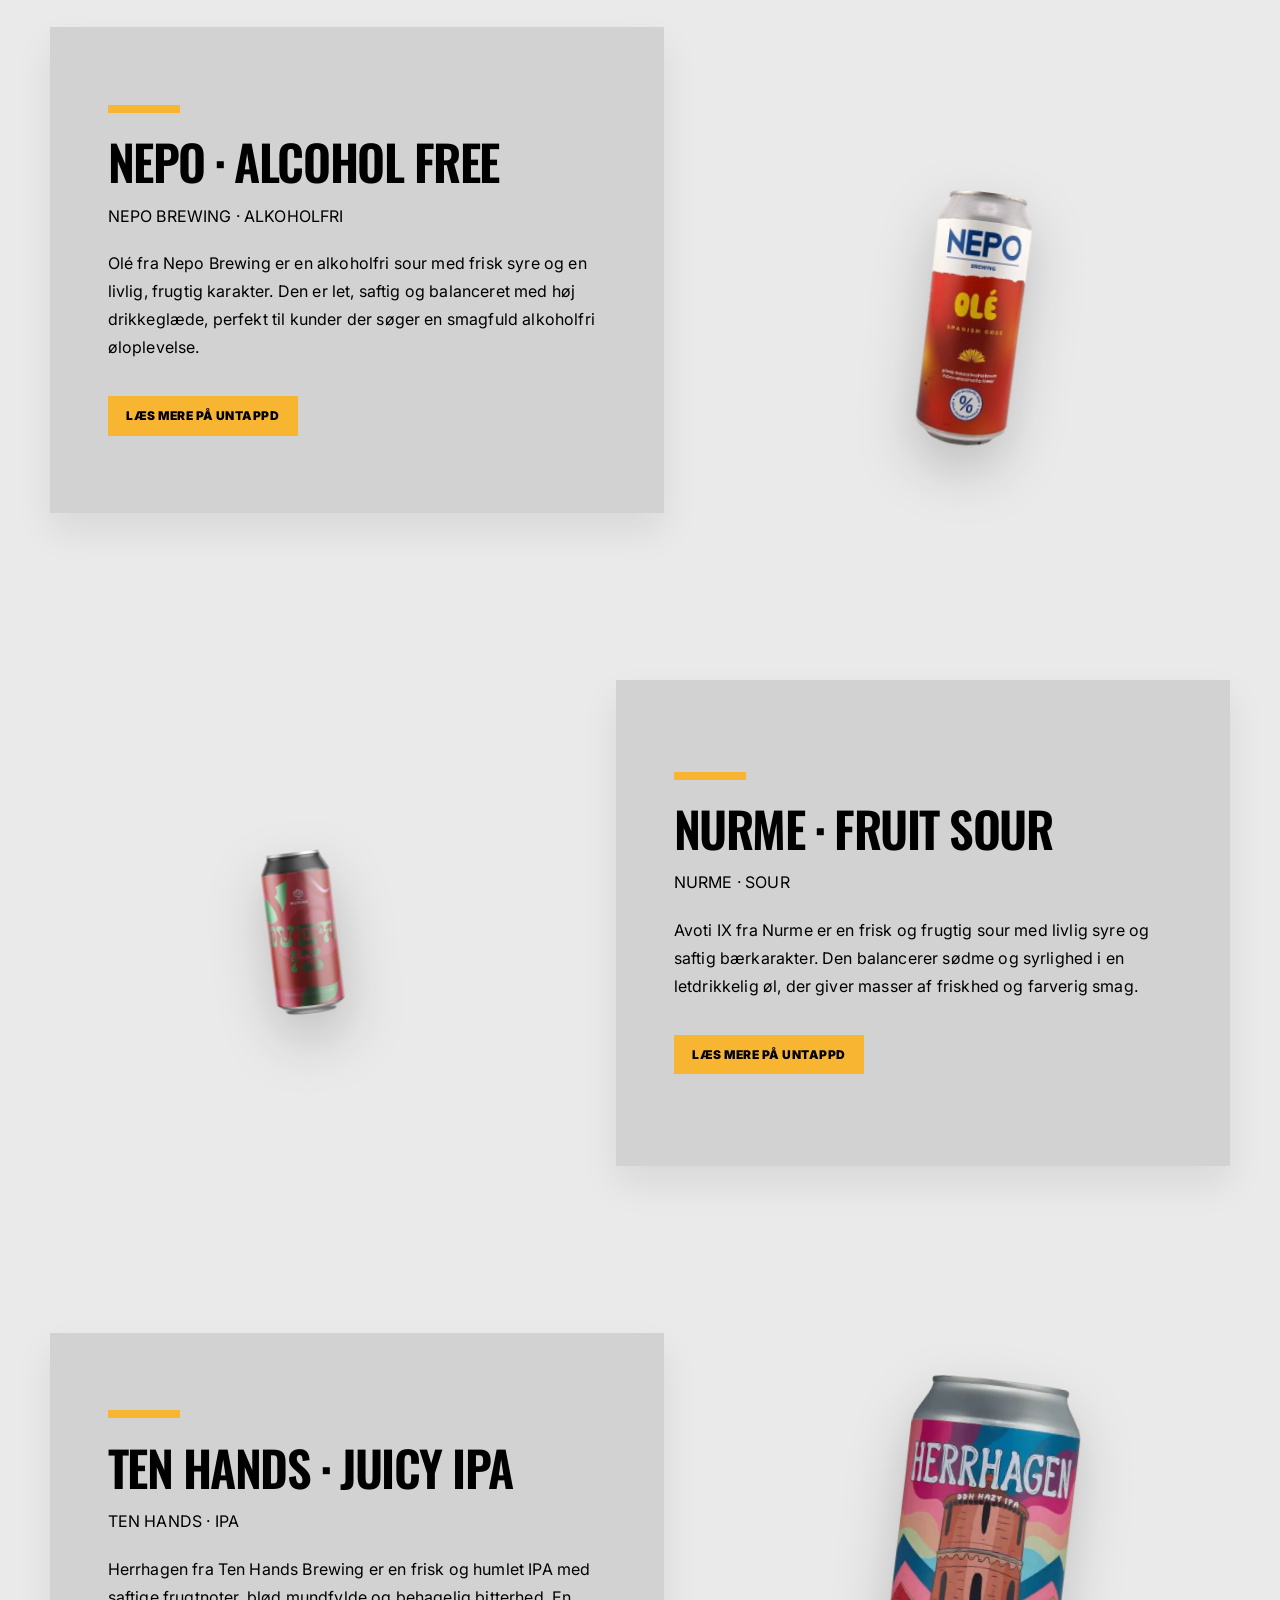
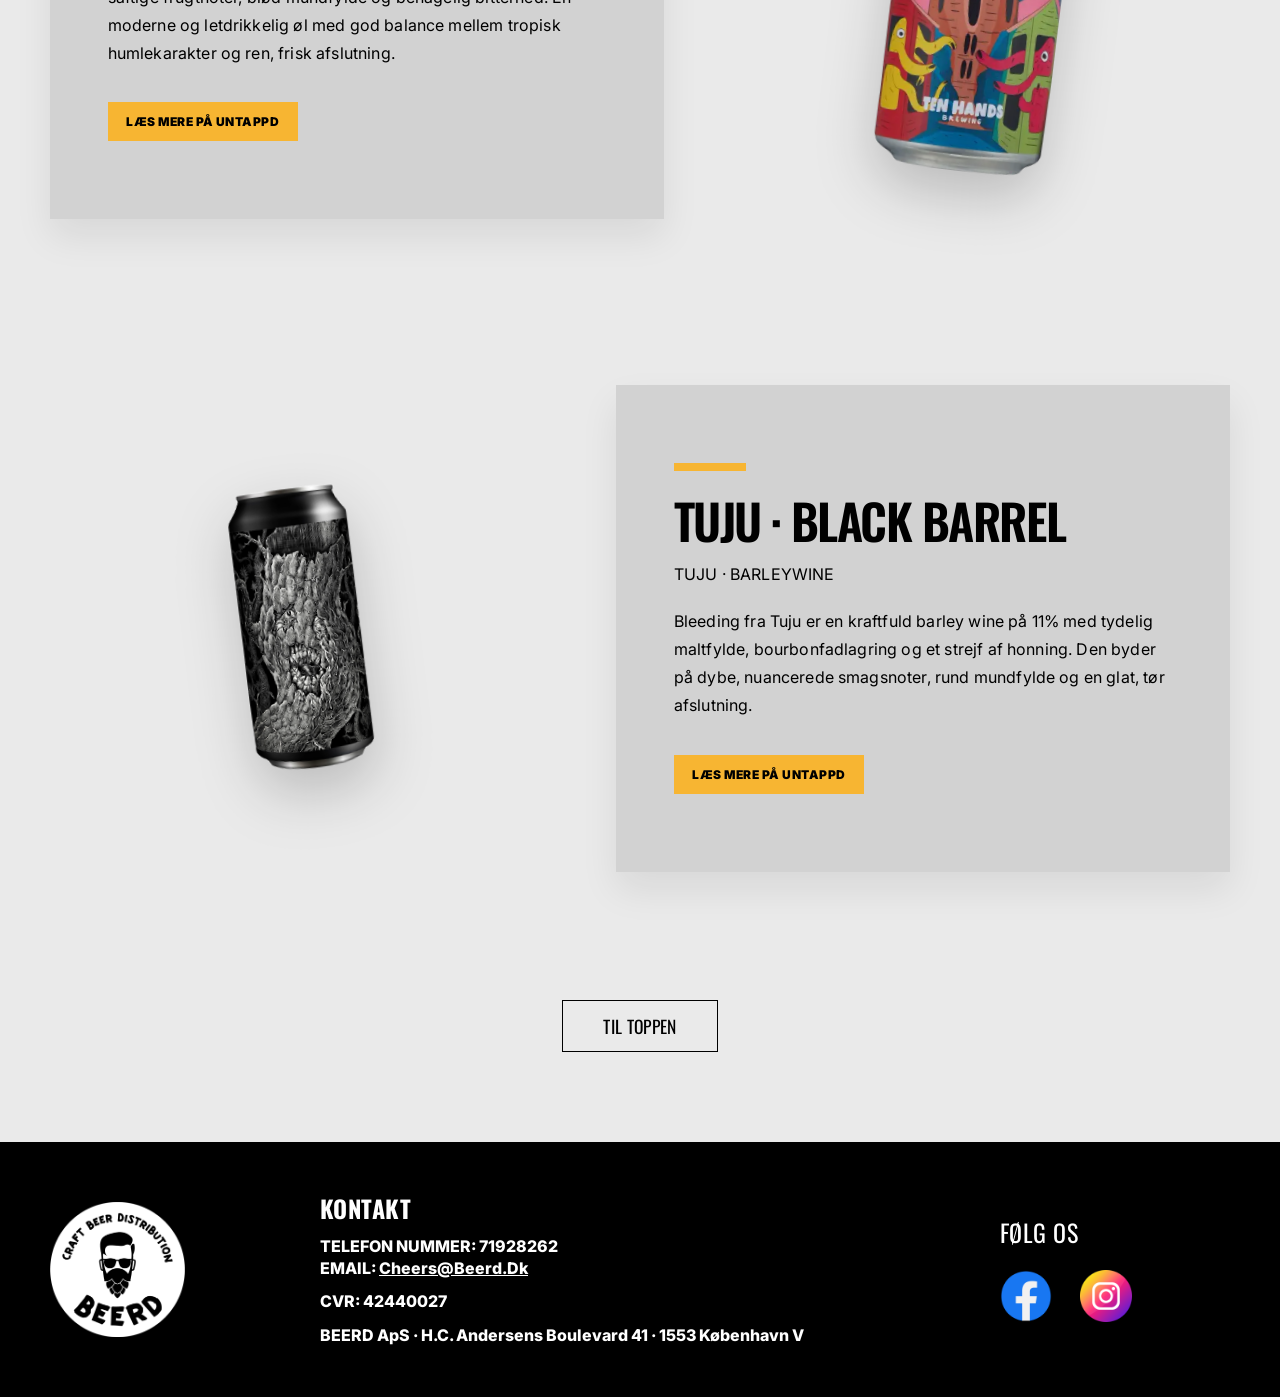
==== commit e9e542c1: "billede" ====
--- a/bryggerier.html
+++ b/bryggerier.html
@@ -407,7 +407,7 @@
             <div class="beer-image-wrap">
               <img
                 class="brewery-can"
-                src="images/gorilla.PNG"
+                src="images/gorilla.png"
                 alt="Gorilla IPA øldåse"
               />
             </div>
